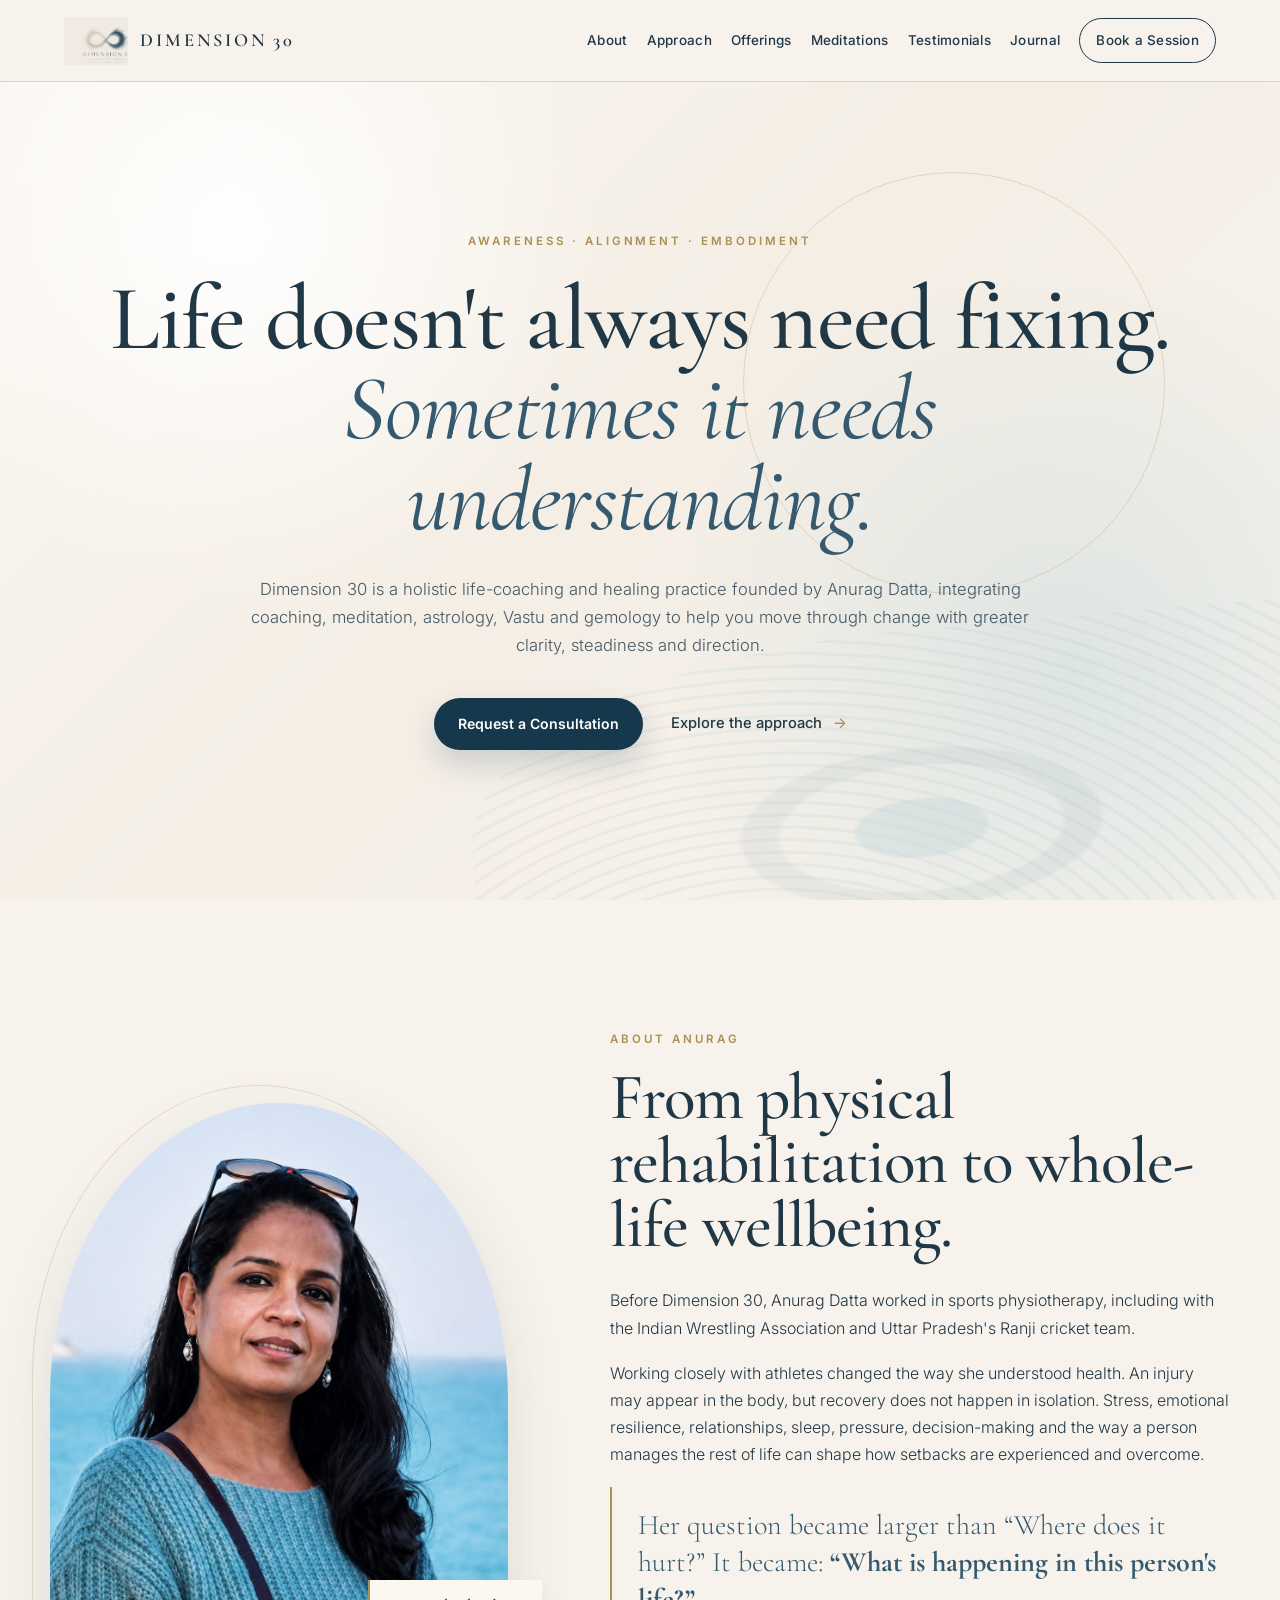
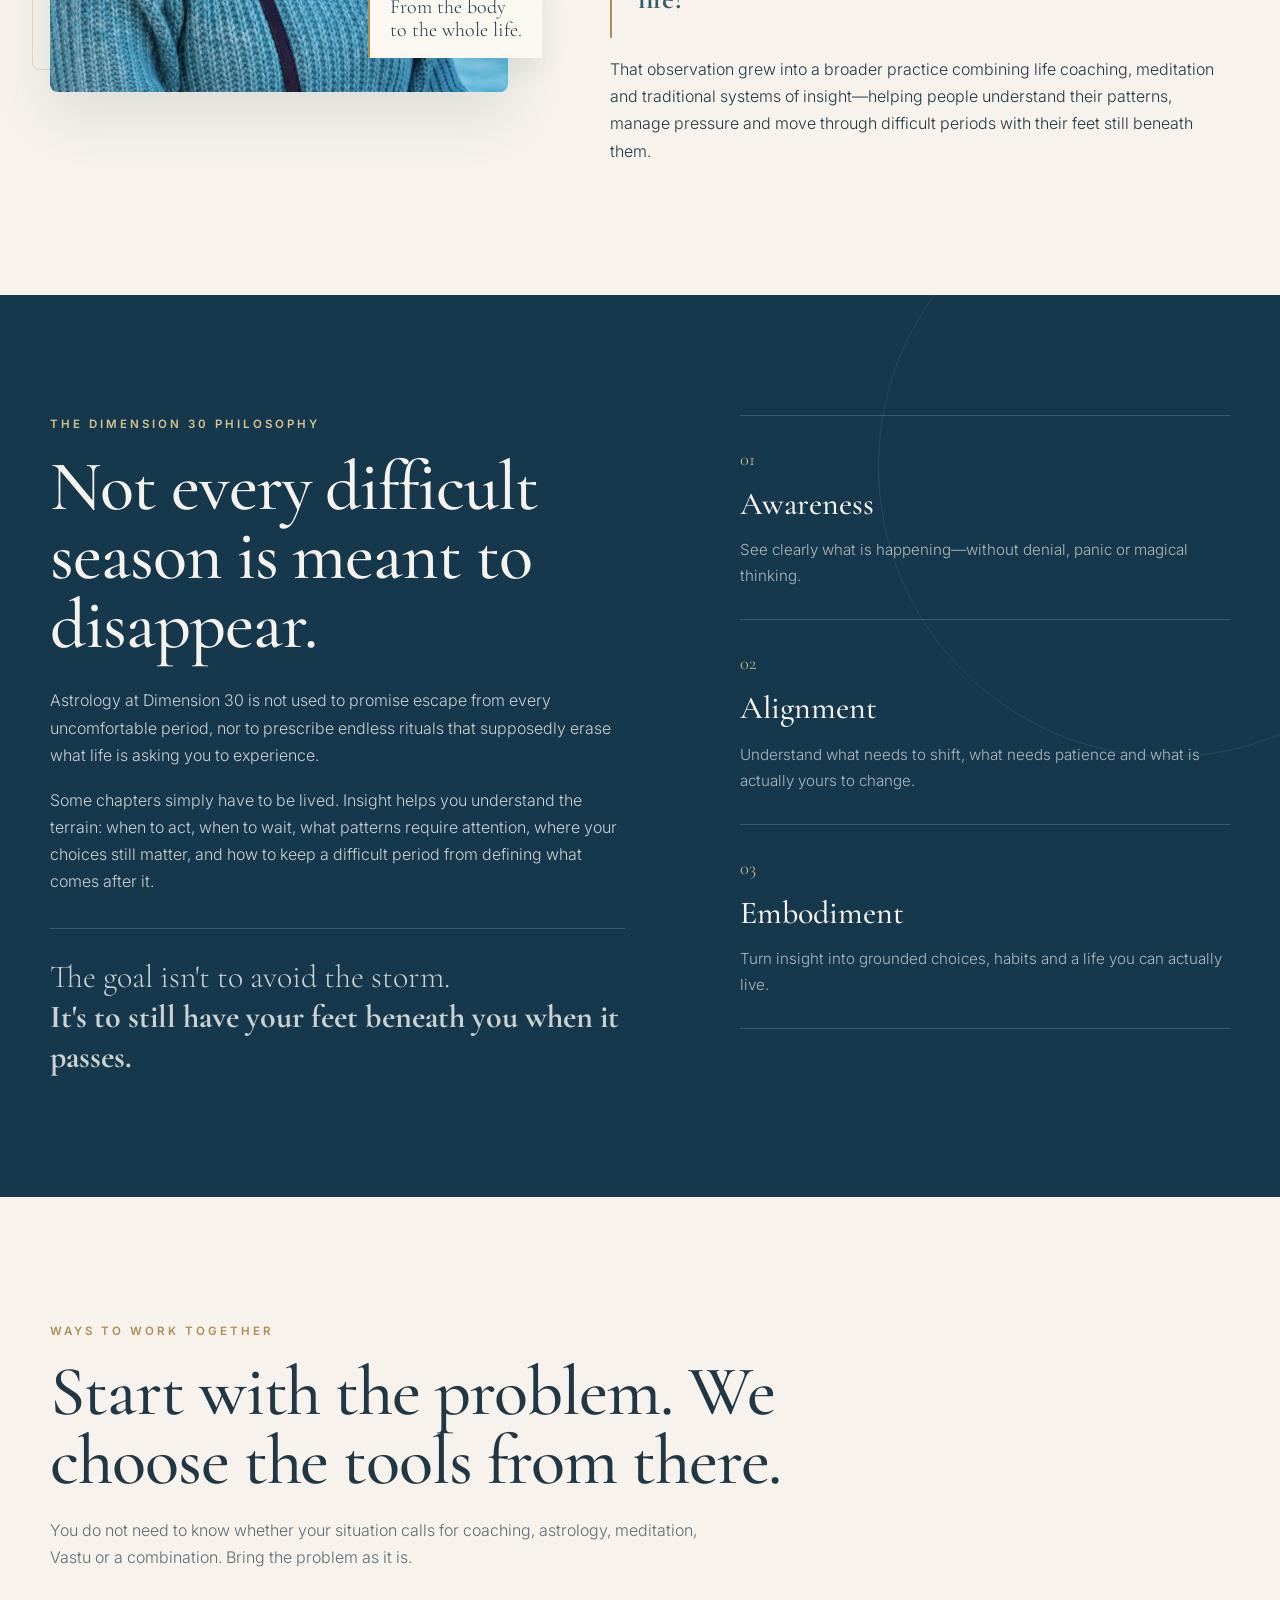
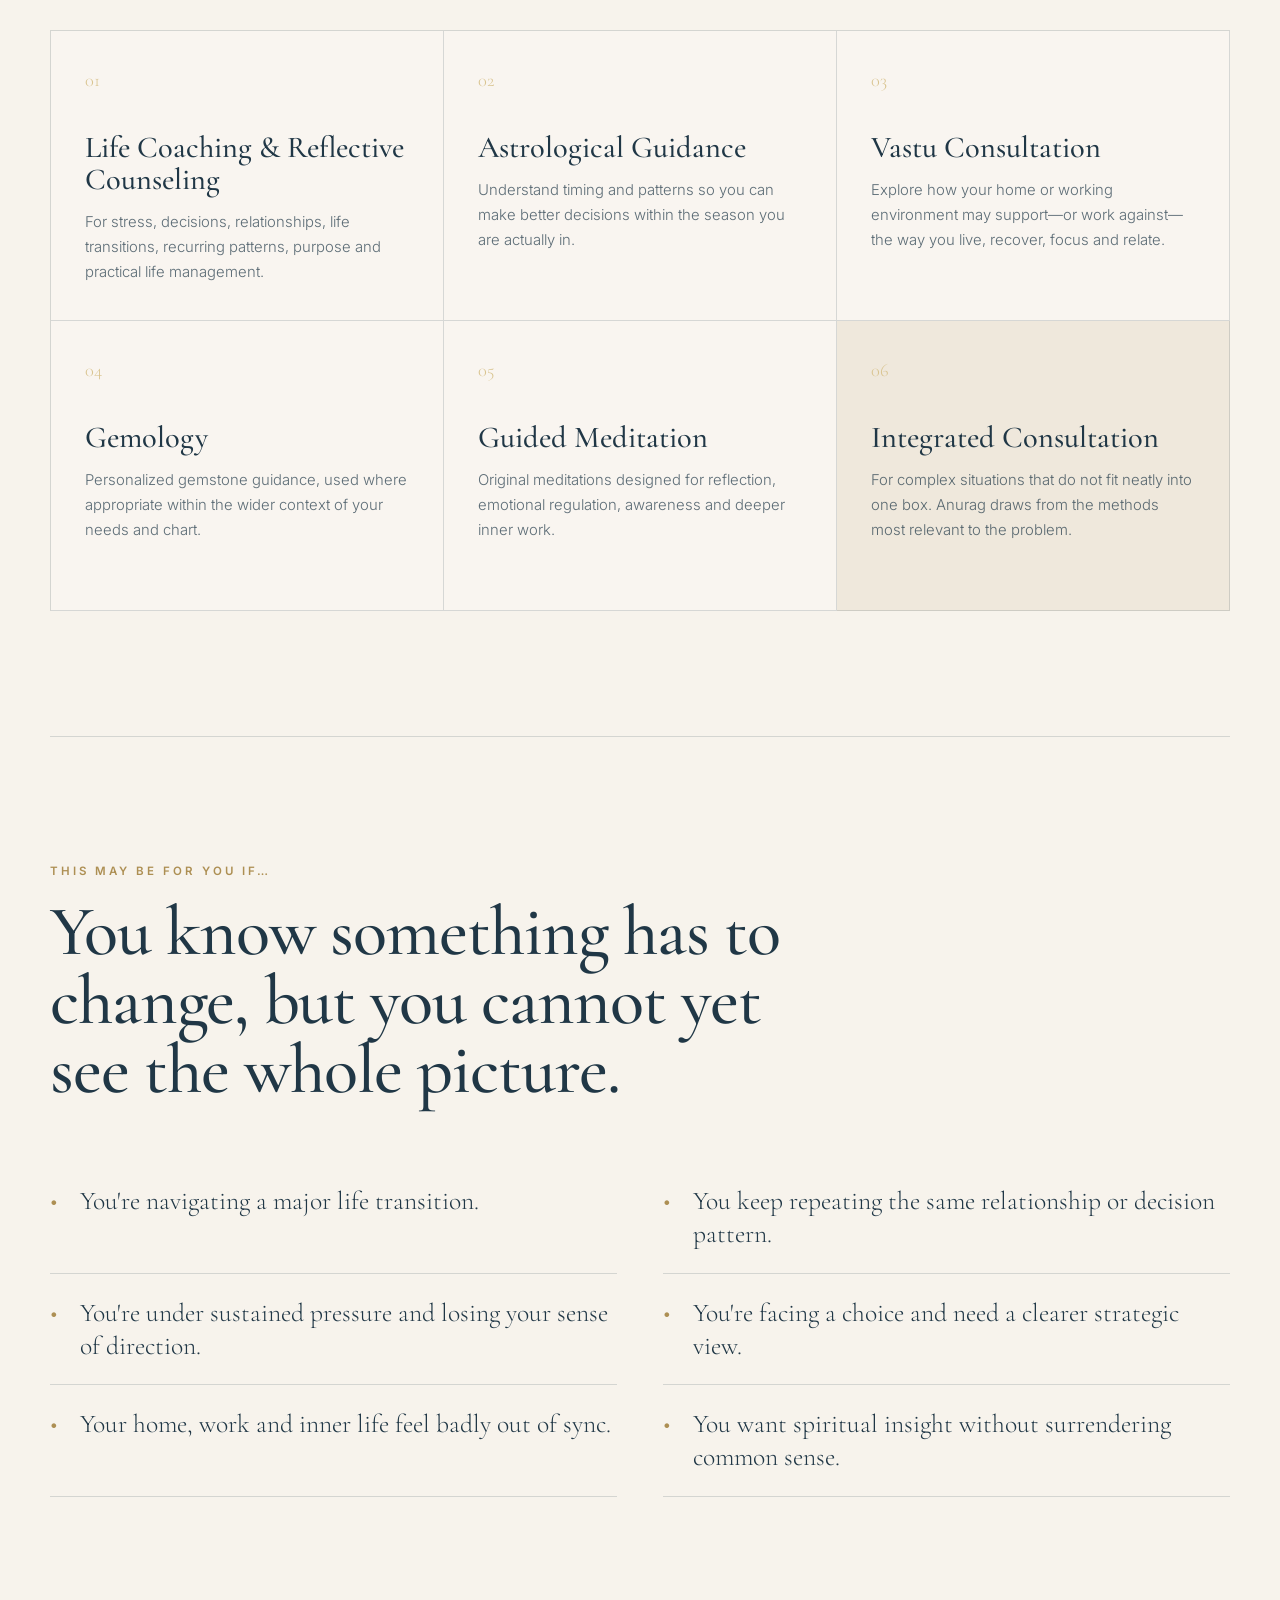
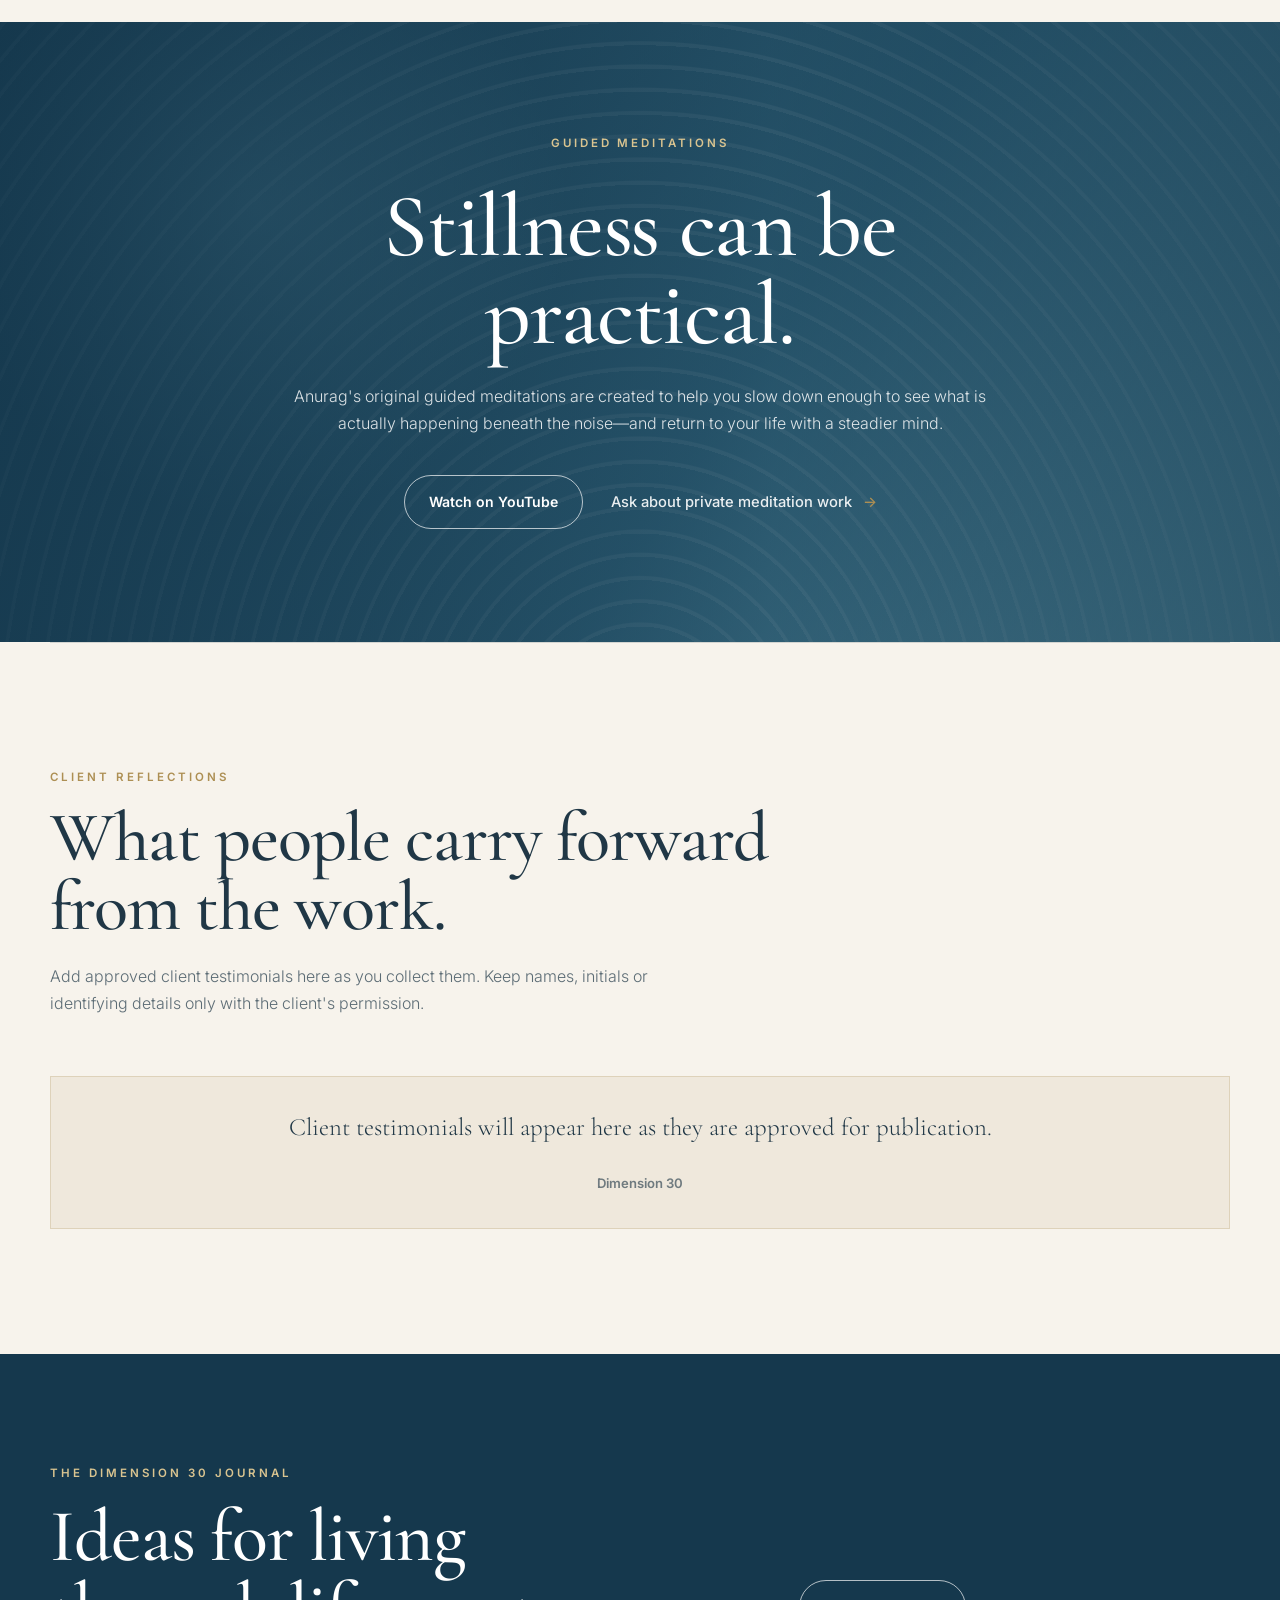
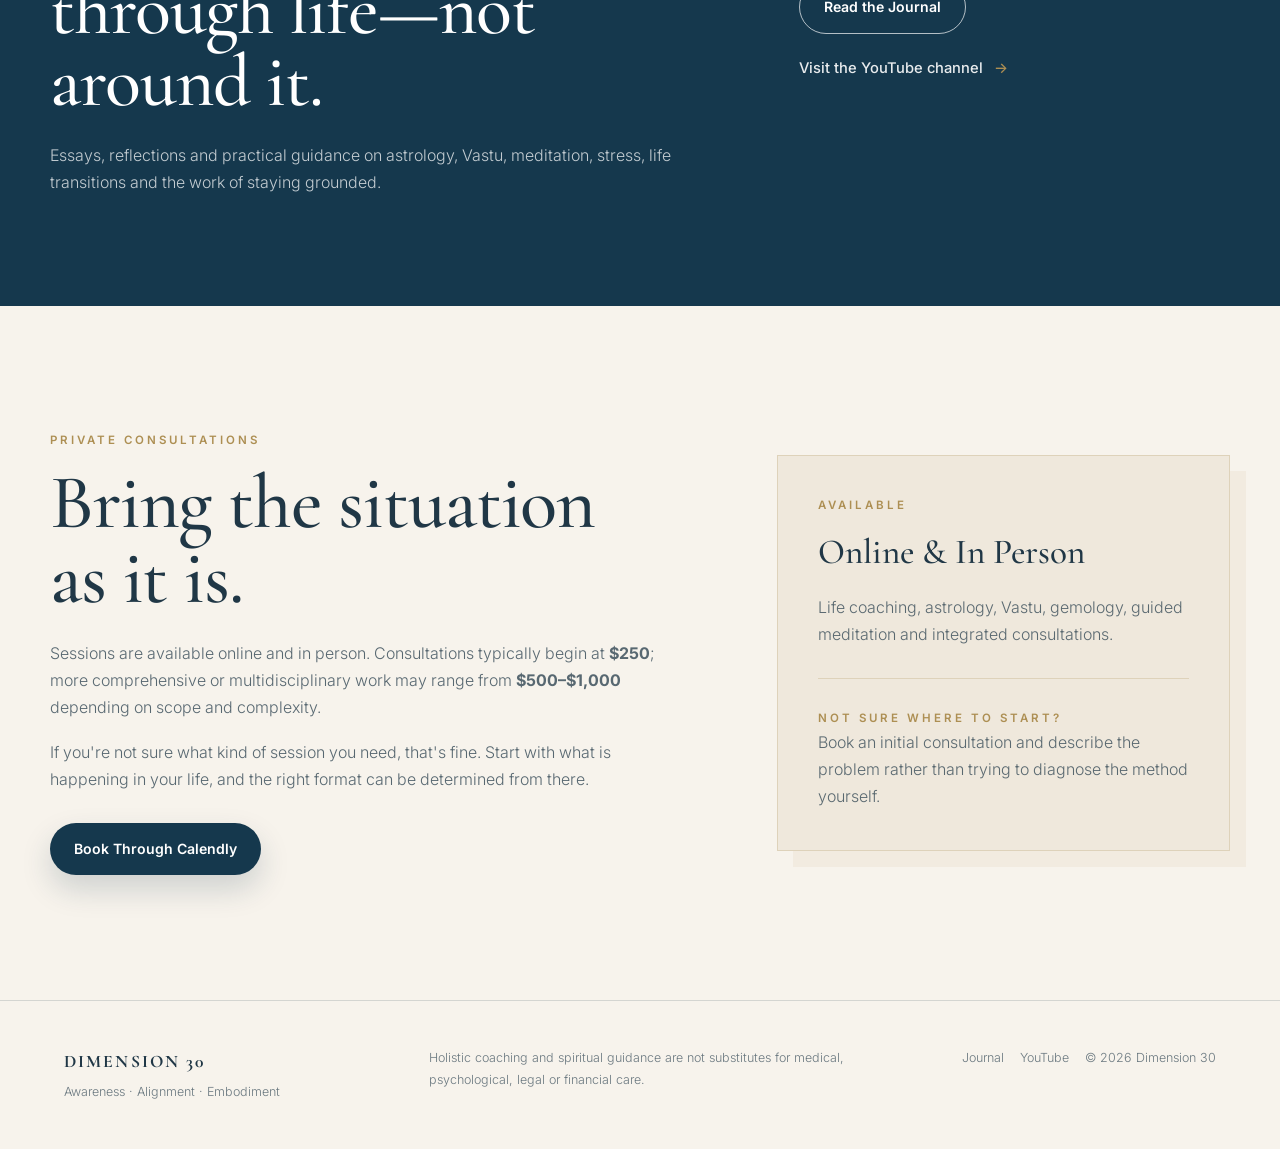
==== index.html @ e228e4e0 "Add Dimension 30 website" ====
<!DOCTYPE html>
<html lang="en">
<head>
  <meta charset="UTF-8">
  <meta name="viewport" content="width=device-width, initial-scale=1.0">
  <meta name="description" content="Dimension 30 is a holistic life-coaching and healing practice integrating coaching, meditation, astrology, Vastu and gemology.">
  <title>Dimension 30 | Inner Alignment for a Conscious Life</title>

  <link rel="preconnect" href="https://fonts.googleapis.com">
  <link rel="preconnect" href="https://fonts.gstatic.com" crossorigin>
  <link href="https://fonts.googleapis.com/css2?family=Cormorant+Garamond:wght@400;500;600&family=Inter:wght@300;400;500;600&display=swap" rel="stylesheet">
  <link rel="stylesheet" href="style.css">
</head>

<body>
  <header class="site-header">
    <a class="brand" href="#home" aria-label="Dimension 30 home">
      <span class="brand-mark">
        <img src="image0.png" alt="Dimension 30 logo">
      </span>
      <span class="brand-name">Dimension 30</span>
    </a>

    <button class="menu-toggle" type="button" aria-label="Toggle navigation" aria-expanded="false">☰</button>

    <nav class="nav-links" aria-label="Primary navigation">
      <a href="#about">About</a>
      <a href="#approach">Approach</a>
      <a href="#offerings">Offerings</a>
      <a href="#meditations">Meditations</a>
      <a href="#testimonials">Testimonials</a>
      <a href="blog.html">Journal</a>
      <a class="nav-cta" href="#contact">Book a Session</a>
    </nav>
  </header>

  <main>
    <section id="home" class="hero">
      <div class="hero-water" aria-hidden="true"></div>

      <div class="hero-content reveal">
        <p class="eyebrow">Awareness · Alignment · Embodiment</p>
        <h1>
          Life doesn't always need fixing.<br>
          <em>Sometimes it needs understanding.</em>
        </h1>

        <p class="hero-copy">
          Dimension 30 is a holistic life-coaching and healing practice founded by
          Anurag Datta, integrating coaching, meditation, astrology, Vastu and gemology
          to help you move through change with greater clarity, steadiness and direction.
        </p>

        <div class="hero-actions">
          <a class="button primary" href="#contact">Request a Consultation</a>
          <a class="text-link" href="#approach">Explore the approach <span>→</span></a>
        </div>
      </div>
    </section>

    <section id="about" class="about section-shell">
      <div class="portrait-wrap reveal">
        <img src="Anu.jpeg" alt="Portrait of Anurag Datta">
        <div class="portrait-note">From the body<br>to the whole life.</div>
      </div>

      <div class="about-copy reveal">
        <p class="section-kicker">About Anurag</p>
        <h2>From physical rehabilitation to whole-life wellbeing.</h2>

        <p>
          Before Dimension 30, Anurag Datta worked in sports physiotherapy, including
          with the Indian Wrestling Association and Uttar Pradesh's Ranji cricket team.
        </p>

        <p>
          Working closely with athletes changed the way she understood health.
          An injury may appear in the body, but recovery does not happen in isolation.
          Stress, emotional resilience, relationships, sleep, pressure, decision-making
          and the way a person manages the rest of life can shape how setbacks are
          experienced and overcome.
        </p>

        <p class="pull-quote">
          Her question became larger than “Where does it hurt?” It became:
          <strong>“What is happening in this person's life?”</strong>
        </p>

        <p>
          That observation grew into a broader practice combining life coaching,
          meditation and traditional systems of insight—helping people understand
          their patterns, manage pressure and move through difficult periods with
          their feet still beneath them.
        </p>
      </div>
    </section>

    <section id="approach" class="philosophy">
      <div class="section-shell philosophy-inner">
        <div class="philosophy-copy reveal">
          <p class="section-kicker light">The Dimension 30 Philosophy</p>
          <h2>Not every difficult season is meant to disappear.</h2>

          <p>
            Astrology at Dimension 30 is not used to promise escape from every
            uncomfortable period, nor to prescribe endless rituals that supposedly
            erase what life is asking you to experience.
          </p>

          <p>
            Some chapters simply have to be lived. Insight helps you understand the
            terrain: when to act, when to wait, what patterns require attention,
            where your choices still matter, and how to keep a difficult period
            from defining what comes after it.
          </p>

          <p class="big-line">
            The goal isn't to avoid the storm.<br>
            <strong>It's to still have your feet beneath you when it passes.</strong>
          </p>
        </div>

        <div class="framework reveal" aria-label="Dimension 30 framework">
          <article>
            <span>01</span>
            <h3>Awareness</h3>
            <p>See clearly what is happening—without denial, panic or magical thinking.</p>
          </article>

          <article>
            <span>02</span>
            <h3>Alignment</h3>
            <p>Understand what needs to shift, what needs patience and what is actually yours to change.</p>
          </article>

          <article>
            <span>03</span>
            <h3>Embodiment</h3>
            <p>Turn insight into grounded choices, habits and a life you can actually live.</p>
          </article>
        </div>
      </div>
    </section>

    <section id="offerings" class="offerings section-shell">
      <div class="section-heading reveal">
        <p class="section-kicker">Ways to Work Together</p>
        <h2>Start with the problem. We choose the tools from there.</h2>
        <p>
          You do not need to know whether your situation calls for coaching,
          astrology, meditation, Vastu or a combination. Bring the problem as it is.
        </p>
      </div>

      <div class="offerings-grid">
        <article class="offering-card reveal">
          <span class="card-number">01</span>
          <h3>Life Coaching & Reflective Counseling</h3>
          <p>For stress, decisions, relationships, life transitions, recurring patterns, purpose and practical life management.</p>
        </article>

        <article class="offering-card reveal">
          <span class="card-number">02</span>
          <h3>Astrological Guidance</h3>
          <p>Understand timing and patterns so you can make better decisions within the season you are actually in.</p>
        </article>

        <article class="offering-card reveal">
          <span class="card-number">03</span>
          <h3>Vastu Consultation</h3>
          <p>Explore how your home or working environment may support—or work against—the way you live, recover, focus and relate.</p>
        </article>

        <article class="offering-card reveal">
          <span class="card-number">04</span>
          <h3>Gemology</h3>
          <p>Personalized gemstone guidance, used where appropriate within the wider context of your needs and chart.</p>
        </article>

        <article class="offering-card reveal">
          <span class="card-number">05</span>
          <h3>Guided Meditation</h3>
          <p>Original meditations designed for reflection, emotional regulation, awareness and deeper inner work.</p>
        </article>

        <article class="offering-card featured reveal">
          <span class="card-number">06</span>
          <h3>Integrated Consultation</h3>
          <p>For complex situations that do not fit neatly into one box. Anurag draws from the methods most relevant to the problem.</p>
        </article>
      </div>
    </section>

    <section class="for-you section-shell">
      <div class="section-heading reveal">
        <p class="section-kicker">This may be for you if…</p>
        <h2>You know something has to change, but you cannot yet see the whole picture.</h2>
      </div>

      <div class="reason-grid">
        <p>You're navigating a major life transition.</p>
        <p>You keep repeating the same relationship or decision pattern.</p>
        <p>You're under sustained pressure and losing your sense of direction.</p>
        <p>You're facing a choice and need a clearer strategic view.</p>
        <p>Your home, work and inner life feel badly out of sync.</p>
        <p>You want spiritual insight without surrendering common sense.</p>
      </div>
    </section>

    <section id="meditations" class="meditation-band">
      <div class="meditation-overlay"></div>

      <div class="meditation-content reveal">
        <p class="section-kicker light">Guided Meditations</p>
        <h2>Stillness can be practical.</h2>

        <p>
          Anurag's original guided meditations are created to help you slow down
          enough to see what is actually happening beneath the noise—and return
          to your life with a steadier mind.
        </p>

        <div class="hero-actions">
          <a class="button ghost" href="https://www.youtube.com/@Dimension30usa" target="_blank" rel="noopener noreferrer">
            Watch on YouTube
          </a>
          <a class="text-link light-link" href="#contact">Ask about private meditation work <span>→</span></a>
        </div>
      </div>
    </section>

    <section id="testimonials" class="testimonials section-shell">
      <div class="section-heading reveal">
        <p class="section-kicker">Client Reflections</p>
        <h2>What people carry forward from the work.</h2>
        <p>
          Add approved client testimonials here as you collect them. Keep names,
          initials or identifying details only with the client's permission.
        </p>
      </div>

      <div class="testimonial-grid">
        <!--
          DUPLICATE THIS CARD FOR EACH REAL TESTIMONIAL:

          <figure class="testimonial-card reveal">
            <blockquote>
              “Paste the client's approved testimonial here.”
            </blockquote>
            <figcaption>— Client initials or first name</figcaption>
          </figure>
        -->

        <figure class="testimonial-card placeholder-card reveal">
          <blockquote>
            Client testimonials will appear here as they are approved for publication.
          </blockquote>
          <figcaption>Dimension 30</figcaption>
        </figure>
      </div>
    </section>

    <section id="journal" class="journal-preview">
      <div class="section-shell journal-inner">
        <div class="journal-copy reveal">
          <p class="section-kicker light">The Dimension 30 Journal</p>
          <h2>Ideas for living through life—not around it.</h2>
          <p>
            Essays, reflections and practical guidance on astrology, Vastu,
            meditation, stress, life transitions and the work of staying grounded.
          </p>
        </div>

        <div class="journal-actions reveal">
          <a class="button ghost" href="blog.html">Read the Journal</a>
          <a class="text-link light-link" href="https://www.youtube.com/@Dimension30usa" target="_blank" rel="noopener noreferrer">
            Visit the YouTube channel <span>→</span>
          </a>
        </div>
      </div>
    </section>

    <section id="contact" class="contact section-shell">
      <div class="contact-copy reveal">
        <p class="section-kicker">Private Consultations</p>
        <h2>Bring the situation as it is.</h2>

        <p>
          Sessions are available online and in person. Consultations typically
          begin at <strong>$250</strong>; more comprehensive or multidisciplinary
          work may range from <strong>$500–$1,000</strong> depending on scope and complexity.
        </p>

        <p>
          If you're not sure what kind of session you need, that's fine.
          Start with what is happening in your life, and the right format can
          be determined from there.
        </p>

        <a class="button primary" href="https://calendly.com/dimension30usa" target="_blank" rel="noopener noreferrer">
          Book Through Calendly
        </a>
      </div>

      <aside class="contact-card reveal">
        <p class="mini-label">Available</p>
        <h3>Online & In Person</h3>
        <p>Life coaching, astrology, Vastu, gemology, guided meditation and integrated consultations.</p>

        <div class="contact-rule"></div>

        <p class="mini-label">Not sure where to start?</p>
        <p>Book an initial consultation and describe the problem rather than trying to diagnose the method yourself.</p>
      </aside>
    </section>
  </main>

  <footer>
    <div>
      <strong>Dimension 30</strong>
      <span>Awareness · Alignment · Embodiment</span>
    </div>

    <p>
      Holistic coaching and spiritual guidance are not substitutes for medical,
      psychological, legal or financial care.
    </p>

    <div class="footer-links">
      <a href="blog.html">Journal</a>
      <a href="https://www.youtube.com/@Dimension30usa" target="_blank" rel="noopener noreferrer">YouTube</a>
      <span>© <span id="year"></span> Dimension 30</span>
    </div>
  </footer>

  <script>
    const toggle = document.querySelector('.menu-toggle');
    const nav = document.querySelector('.nav-links');

    if (toggle && nav) {
      toggle.addEventListener('click', () => {
        const open = nav.classList.toggle('open');
        toggle.setAttribute('aria-expanded', String(open));
      });

      document.querySelectorAll('.nav-links a').forEach(link => {
        link.addEventListener('click', () => {
          nav.classList.remove('open');
          toggle.setAttribute('aria-expanded', 'false');
        });
      });
    }

    const year = document.getElementById('year');
    if (year) year.textContent = new Date().getFullYear();

    const revealItems = document.querySelectorAll('.reveal');

    if ('IntersectionObserver' in window) {
      const observer = new IntersectionObserver((entries) => {
        entries.forEach(entry => {
          if (entry.isIntersecting) {
            entry.target.classList.add('visible');
            observer.unobserve(entry.target);
          }
        });
      }, { threshold: 0.10 });

      revealItems.forEach(el => observer.observe(el));
    } else {
      revealItems.forEach(el => el.classList.add('visible'));
    }
  </script>
</body>
</html>
---- style.css ----
:root {
  --ivory: #f7f3ec;
  --paper: #fbf8f2;
  --ink: #203746;
  --blue: #355a70;
  --deep-blue: #15384d;
  --water: #6faabe;
  --gold: #ad8f53;
  --line: rgba(32, 55, 70, 0.16);
  --soft-line: rgba(173, 143, 83, 0.25);
  --white: #ffffff;
}

* {
  box-sizing: border-box;
  margin: 0;
  padding: 0;
}

html {
  scroll-behavior: smooth;
}

body {
  background: var(--ivory);
  color: var(--ink);
  font-family: "Inter", sans-serif;
  font-weight: 300;
  line-height: 1.7;
}

img {
  max-width: 100%;
  display: block;
}

a {
  color: inherit;
}

.site-header {
  position: sticky;
  top: 0;
  z-index: 100;
  min-height: 82px;
  padding: 13px clamp(20px, 5vw, 72px);
  display: flex;
  align-items: center;
  justify-content: space-between;
  gap: 28px;
  background: rgba(247, 243, 236, 0.94);
  border-bottom: 1px solid var(--line);
  backdrop-filter: blur(14px);
}

.brand {
  display: flex;
  align-items: center;
  gap: 12px;
  text-decoration: none;
  flex: 0 0 auto;
}

.brand-mark {
  width: 64px;
  height: 48px;
  overflow: hidden;
  display: grid;
  place-items: center;
}

.brand-mark img {
  width: 82px;
  max-width: none;
}

.brand-name {
  font-family: "Cormorant Garamond", serif;
  text-transform: uppercase;
  letter-spacing: 0.16em;
  font-size: 1.15rem;
  font-weight: 600;
  white-space: nowrap;
}

.nav-links {
  display: flex;
  align-items: center;
  justify-content: flex-end;
  gap: clamp(12px, 1.5vw, 26px);
}

.nav-links a {
  text-decoration: none;
  font-size: 0.84rem;
  font-weight: 500;
  letter-spacing: 0.02em;
  white-space: nowrap;
}

.nav-links a:not(.nav-cta) {
  position: relative;
}

.nav-links a:not(.nav-cta)::after {
  content: "";
  position: absolute;
  left: 0;
  bottom: -7px;
  width: 100%;
  height: 1px;
  background: var(--gold);
  transform: scaleX(0);
  transform-origin: left;
  transition: transform 0.25s ease;
}

.nav-links a:hover::after {
  transform: scaleX(1);
}

.nav-cta {
  padding: 10px 16px;
  border: 1px solid var(--ink);
  border-radius: 999px;
}

.menu-toggle {
  display: none;
  border: 0;
  background: transparent;
  font-size: 1.5rem;
  color: var(--ink);
  cursor: pointer;
}

.hero {
  position: relative;
  min-height: calc(100vh - 82px);
  display: grid;
  place-items: center;
  overflow: hidden;
  isolation: isolate;
  padding: 80px 24px;
}

.hero::before {
  content: "";
  position: absolute;
  inset: 0;
  z-index: -3;
  background:
    radial-gradient(circle at 18% 18%, rgba(255,255,255,0.95), transparent 30%),
    radial-gradient(circle at 84% 72%, rgba(111,170,190,0.18), transparent 34%),
    linear-gradient(135deg, #faf6ef 0%, #f4eee5 48%, #f8f4ee 100%);
}

/* Pure CSS water-like accent so the page still works even if no water image file exists. */
.hero-water {
  position: absolute;
  width: min(900px, 84vw);
  height: min(360px, 40vw);
  right: -7vw;
  bottom: -90px;
  z-index: -2;
  opacity: 0.38;
  border-radius: 50% 0 0 0;
  background:
    radial-gradient(ellipse at 50% 55%, rgba(111,170,190,0.34) 0 10%, transparent 11% 22%, rgba(53,90,112,0.15) 23% 28%, transparent 29% 40%),
    repeating-radial-gradient(ellipse at 30% 120%, rgba(111,170,190,0.22) 0 4px, transparent 5px 18px);
  transform: rotate(-5deg);
}

.hero::after {
  content: "";
  position: absolute;
  width: 420px;
  height: 420px;
  border: 1px solid rgba(173,143,83,0.27);
  border-radius: 50%;
  right: 9vw;
  top: 10vh;
  z-index: -1;
}

.hero-content {
  width: min(1080px, 100%);
  text-align: center;
}

.eyebrow,
.section-kicker,
.mini-label {
  text-transform: uppercase;
  letter-spacing: 0.26em;
  font-size: 0.72rem;
  font-weight: 600;
  color: var(--gold);
}

.hero h1,
.section-heading h2,
.about h2,
.philosophy h2,
.contact h2,
.meditation-content h2,
.journal-copy h2,
.page-hero h1 {
  font-family: "Cormorant Garamond", serif;
  font-weight: 500;
  line-height: 0.98;
  letter-spacing: -0.015em;
}

.hero h1 {
  font-size: clamp(3.3rem, 7.2vw, 7rem);
  max-width: 1060px;
  margin: 22px auto 30px;
}

.hero h1 em {
  font-weight: 400;
  color: var(--blue);
}

.hero-copy {
  max-width: 790px;
  margin: 0 auto;
  font-size: clamp(1.03rem, 1.3vw, 1.18rem);
  color: rgba(32,55,70,0.82);
}

.hero-actions {
  margin-top: 38px;
  display: flex;
  justify-content: center;
  align-items: center;
  gap: 28px;
  flex-wrap: wrap;
}

.button {
  display: inline-flex;
  align-items: center;
  justify-content: center;
  text-decoration: none;
  border-radius: 999px;
  padding: 14px 24px;
  font-size: 0.88rem;
  font-weight: 600;
  transition: transform 0.2s ease, box-shadow 0.2s ease, background 0.2s ease;
}

.button:hover {
  transform: translateY(-2px);
}

.primary {
  background: var(--deep-blue);
  color: var(--white);
  box-shadow: 0 14px 30px rgba(21,56,77,0.18);
}

.text-link {
  text-decoration: none;
  font-weight: 500;
  font-size: 0.92rem;
}

.text-link span {
  margin-left: 7px;
  color: var(--gold);
}

.light-link {
  color: rgba(255,255,255,0.9);
}

.section-shell {
  width: min(1180px, calc(100% - 48px));
  margin: 0 auto;
}

.about {
  padding: 130px 0;
  display: grid;
  grid-template-columns: minmax(300px, 0.85fr) minmax(0, 1.15fr);
  gap: clamp(56px, 8vw, 110px);
  align-items: center;
}

.portrait-wrap {
  position: relative;
}

.portrait-wrap img {
  width: 100%;
  aspect-ratio: 4 / 5.15;
  object-fit: cover;
  object-position: center 25%;
  border-radius: 52% 52% 8px 8px;
  box-shadow: 0 22px 60px rgba(32,55,70,0.12);
}

.portrait-wrap::before {
  content: "";
  position: absolute;
  inset: -18px 22px 22px -18px;
  border: 1px solid var(--soft-line);
  border-radius: 52% 52% 8px 8px;
  z-index: -1;
}

.portrait-note {
  position: absolute;
  right: -34px;
  bottom: 34px;
  background: var(--paper);
  padding: 16px 20px;
  border-left: 2px solid var(--gold);
  font-family: "Cormorant Garamond", serif;
  font-size: 1.25rem;
  line-height: 1.15;
  box-shadow: 0 12px 25px rgba(32,55,70,0.08);
}

.about h2 {
  font-size: clamp(2.8rem, 5.1vw, 5rem);
  margin: 16px 0 30px;
}

.about-copy > p:not(.section-kicker) {
  margin-top: 18px;
}

.pull-quote {
  font-family: "Cormorant Garamond", serif;
  font-size: clamp(1.45rem, 2.2vw, 2rem);
  line-height: 1.32;
  color: var(--blue);
  padding: 20px 0 20px 26px;
  border-left: 2px solid var(--gold);
}

.philosophy {
  position: relative;
  padding: 120px 0;
  background: var(--deep-blue);
  color: #f7f3ec;
  overflow: hidden;
}

.philosophy::before {
  content: "";
  position: absolute;
  width: 580px;
  height: 580px;
  border-radius: 50%;
  border: 1px solid rgba(255,255,255,0.09);
  right: -180px;
  top: -120px;
}

.philosophy-inner {
  display: grid;
  grid-template-columns: 1.08fr 0.92fr;
  gap: clamp(60px, 9vw, 120px);
  align-items: start;
}

.section-kicker.light {
  color: #d9c490;
}

.philosophy h2 {
  font-size: clamp(3rem, 5.5vw, 5.4rem);
  margin: 18px 0 28px;
}

.philosophy-copy > p:not(.section-kicker) {
  color: rgba(247,243,236,0.82);
  margin-top: 18px;
}

.big-line {
  margin-top: 32px !important;
  padding-top: 28px;
  border-top: 1px solid rgba(255,255,255,0.16);
  font-family: "Cormorant Garamond", serif;
  font-size: clamp(1.6rem, 2.5vw, 2.25rem);
  line-height: 1.25;
}

.framework {
  display: grid;
  gap: 0;
  border-top: 1px solid rgba(255,255,255,0.16);
}

.framework article {
  padding: 28px 0 30px;
  border-bottom: 1px solid rgba(255,255,255,0.16);
}

.framework span,
.card-number {
  font-family: "Cormorant Garamond", serif;
  color: #d9c490;
  font-size: 1.15rem;
}

.framework h3 {
  font-family: "Cormorant Garamond", serif;
  font-size: 2rem;
  font-weight: 500;
  margin: 2px 0 6px;
}

.framework p {
  color: rgba(247,243,236,0.69);
  font-size: 0.95rem;
}

.offerings,
.for-you,
.testimonials,
.contact {
  padding: 125px 0;
}

.section-heading {
  max-width: 760px;
  margin-bottom: 58px;
}

.section-heading h2 {
  font-size: clamp(3rem, 5.5vw, 5.4rem);
  margin: 16px 0 22px;
}

.section-heading > p:last-child {
  max-width: 650px;
  color: rgba(32,55,70,0.72);
}

.offerings-grid {
  display: grid;
  grid-template-columns: repeat(3, 1fr);
  border-top: 1px solid var(--line);
  border-left: 1px solid var(--line);
}

.offering-card {
  min-height: 290px;
  padding: 34px;
  border-right: 1px solid var(--line);
  border-bottom: 1px solid var(--line);
  background: rgba(255,255,255,0.18);
  transition: background 0.25s ease, transform 0.25s ease;
}

.offering-card:hover {
  background: rgba(255,255,255,0.55);
  transform: translateY(-3px);
}

.offering-card h3 {
  font-family: "Cormorant Garamond", serif;
  font-size: 1.9rem;
  font-weight: 500;
  line-height: 1.05;
  margin: 36px 0 14px;
}

.offering-card p {
  font-size: 0.93rem;
  color: rgba(32,55,70,0.72);
}

.offering-card.featured {
  background: #efe8dc;
}

.for-you {
  border-top: 1px solid var(--line);
}

.reason-grid {
  display: grid;
  grid-template-columns: repeat(2, 1fr);
  gap: 0 46px;
}

.reason-grid p {
  position: relative;
  padding: 22px 0 22px 30px;
  border-bottom: 1px solid var(--line);
  font-family: "Cormorant Garamond", serif;
  font-size: clamp(1.3rem, 2vw, 1.7rem);
  line-height: 1.3;
}

.reason-grid p::before {
  content: "•";
  position: absolute;
  left: 0;
  color: var(--gold);
}

.meditation-band {
  position: relative;
  min-height: 620px;
  display: grid;
  place-items: center;
  color: white;
  overflow: hidden;
  background:
    radial-gradient(circle at 20% 30%, rgba(111,170,190,0.42), transparent 28%),
    repeating-radial-gradient(ellipse at 50% 120%, rgba(255,255,255,0.10) 0 3px, transparent 4px 20px),
    linear-gradient(125deg, #15384d, #356b83 58%, #76b6c8);
}

.meditation-overlay {
  position: absolute;
  inset: 0;
  background: linear-gradient(90deg, rgba(21,56,77,0.82), rgba(21,56,77,0.48) 60%, rgba(21,56,77,0.72));
}

.meditation-content {
  position: relative;
  z-index: 1;
  width: min(840px, calc(100% - 48px));
  text-align: center;
}

.meditation-content h2 {
  font-size: clamp(3.4rem, 7vw, 6.5rem);
  margin: 14px 0 24px;
}

.meditation-content p {
  max-width: 700px;
  margin: 0 auto 30px;
  color: rgba(255,255,255,0.84);
}

.ghost {
  border: 1px solid rgba(255,255,255,0.68);
  color: white;
}

.testimonials {
  border-top: 1px solid var(--line);
}

.testimonial-grid {
  display: grid;
  grid-template-columns: repeat(3, 1fr);
  gap: 24px;
}

.testimonial-card {
  min-height: 260px;
  padding: 34px;
  background: var(--paper);
  border: 1px solid var(--soft-line);
  display: flex;
  flex-direction: column;
  justify-content: space-between;
}

.testimonial-card blockquote {
  font-family: "Cormorant Garamond", serif;
  font-size: 1.55rem;
  line-height: 1.35;
}

.testimonial-card figcaption {
  margin-top: 28px;
  font-size: 0.82rem;
  font-weight: 600;
  color: rgba(32,55,70,0.62);
}

.placeholder-card {
  grid-column: 1 / -1;
  min-height: auto;
  text-align: center;
  background: #efe8dc;
}

.journal-preview {
  padding: 110px 0;
  color: white;
  background: var(--deep-blue);
}

.journal-inner {
  display: grid;
  grid-template-columns: 1.2fr 0.8fr;
  gap: clamp(50px, 8vw, 110px);
  align-items: center;
}

.journal-copy h2 {
  font-size: clamp(3rem, 5.8vw, 5.8rem);
  margin: 16px 0 24px;
}

.journal-copy p:last-child {
  max-width: 680px;
  color: rgba(255,255,255,0.74);
}

.journal-actions {
  display: flex;
  flex-direction: column;
  align-items: flex-start;
  gap: 22px;
}

.contact {
  display: grid;
  grid-template-columns: 1.15fr 0.85fr;
  gap: clamp(60px, 9vw, 120px);
  align-items: center;
}

.contact h2 {
  font-size: clamp(3.2rem, 6vw, 5.8rem);
  margin: 14px 0 24px;
}

.contact-copy p:not(.section-kicker) {
  max-width: 680px;
  margin-bottom: 18px;
  color: rgba(32,55,70,0.74);
}

.contact-copy .button {
  margin-top: 12px;
}

.contact-card {
  padding: 40px;
  background: #efe8dc;
  border: 1px solid var(--soft-line);
  box-shadow: 16px 16px 0 rgba(173,143,83,0.08);
}

.contact-card h3 {
  font-family: "Cormorant Garamond", serif;
  font-size: 2.2rem;
  font-weight: 500;
  margin: 6px 0 12px;
}

.contact-card p:not(.mini-label) {
  color: rgba(32,55,70,0.72);
}

.contact-rule {
  height: 1px;
  background: var(--soft-line);
  margin: 30px 0;
}

footer {
  padding: 46px clamp(24px, 5vw, 72px);
  border-top: 1px solid var(--line);
  display: grid;
  grid-template-columns: 1fr 1.5fr auto;
  gap: 30px;
  align-items: start;
  font-size: 0.78rem;
  color: rgba(32,55,70,0.65);
}

footer > div:first-child {
  display: flex;
  flex-direction: column;
  gap: 4px;
}

footer strong {
  font-family: "Cormorant Garamond", serif;
  text-transform: uppercase;
  letter-spacing: 0.12em;
  font-size: 1.1rem;
  color: var(--ink);
}

.footer-links {
  display: flex;
  flex-wrap: wrap;
  gap: 16px;
  justify-content: flex-end;
}

.footer-links a {
  text-decoration: none;
}

/* Journal pages */
.page-header {
  position: sticky;
  top: 0;
  z-index: 100;
  min-height: 82px;
  padding: 13px clamp(20px, 5vw, 72px);
  display: flex;
  align-items: center;
  justify-content: space-between;
  background: rgba(247,243,236,0.95);
  border-bottom: 1px solid var(--line);
  backdrop-filter: blur(14px);
}

.page-nav {
  display: flex;
  gap: 20px;
  align-items: center;
}

.page-nav a {
  text-decoration: none;
  font-size: 0.88rem;
  font-weight: 500;
}

.page-hero {
  padding: 120px 24px 90px;
  text-align: center;
}

.page-hero h1 {
  font-size: clamp(4rem, 9vw, 8rem);
  margin: 18px auto 24px;
}

.page-hero p:last-child {
  width: min(720px, 100%);
  margin: 0 auto;
  color: rgba(32,55,70,0.72);
}

.blog-list {
  padding: 50px 0 120px;
}

.blog-grid {
  display: grid;
  grid-template-columns: repeat(3, 1fr);
  gap: 24px;
}

.blog-card {
  padding: 32px;
  min-height: 300px;
  border: 1px solid var(--line);
  background: rgba(255,255,255,0.28);
  display: flex;
  flex-direction: column;
  justify-content: space-between;
}

.blog-card .blog-category {
  color: var(--gold);
  text-transform: uppercase;
  letter-spacing: 0.18em;
  font-size: 0.7rem;
  font-weight: 600;
}

.blog-card h2 {
  margin: 28px 0 14px;
  font-family: "Cormorant Garamond", serif;
  font-size: 2.1rem;
  line-height: 1.06;
  font-weight: 500;
}

.blog-card p {
  color: rgba(32,55,70,0.72);
  font-size: 0.92rem;
}

.blog-card a {
  margin-top: 28px;
  text-decoration: none;
  font-weight: 600;
  font-size: 0.9rem;
}

.article-shell {
  width: min(780px, calc(100% - 40px));
  margin: 0 auto;
  padding: 100px 0 130px;
}

.article-shell h1 {
  font-family: "Cormorant Garamond", serif;
  font-size: clamp(3.2rem, 7vw, 6rem);
  line-height: 1;
  font-weight: 500;
  margin: 16px 0 26px;
}

.article-meta {
  color: rgba(32,55,70,0.58);
  font-size: 0.85rem;
  margin-bottom: 52px;
}

.article-body p,
.article-body ul,
.article-body ol {
  margin: 0 0 24px;
}

.article-body h2 {
  font-family: "Cormorant Garamond", serif;
  font-size: 2.3rem;
  font-weight: 500;
  margin: 50px 0 18px;
}

.article-body blockquote {
  margin: 42px 0;
  padding-left: 24px;
  border-left: 2px solid var(--gold);
  font-family: "Cormorant Garamond", serif;
  font-size: 1.8rem;
  line-height: 1.35;
}

.reveal {
  opacity: 0;
  transform: translateY(18px);
  transition: opacity 0.7s ease, transform 0.7s ease;
}

.reveal.visible {
  opacity: 1;
  transform: translateY(0);
}

@media (max-width: 1100px) {
  .nav-links {
    gap: 12px;
  }

  .nav-links a {
    font-size: 0.78rem;
  }
}

@media (max-width: 980px) {
  .nav-links {
    position: absolute;
    left: 0;
    right: 0;
    top: 100%;
    display: none;
    flex-direction: column;
    align-items: stretch;
    padding: 22px 28px 28px;
    background: var(--ivory);
    border-bottom: 1px solid var(--line);
  }

  .nav-links.open {
    display: flex;
  }

  .menu-toggle {
    display: block;
  }

  .about,
  .philosophy-inner,
  .contact,
  .journal-inner {
    grid-template-columns: 1fr;
  }

  .portrait-wrap {
    width: min(520px, 90%);
    margin: 0 auto;
  }

  .portrait-note {
    right: -12px;
  }

  .offerings-grid,
  .testimonial-grid,
  .blog-grid {
    grid-template-columns: repeat(2, 1fr);
  }

  footer {
    grid-template-columns: 1fr;
  }

  .footer-links {
    justify-content: flex-start;
  }
}

@media (max-width: 640px) {
  .site-header,
  .page-header {
    min-height: 72px;
  }

  .brand-name {
    font-size: 0.95rem;
  }

  .page-nav .hide-mobile {
    display: none;
  }

  .hero {
    min-height: 84vh;
    padding-top: 54px;
  }

  .hero h1 {
    font-size: clamp(3rem, 14vw, 4.7rem);
  }

  .hero-actions {
    flex-direction: column;
    gap: 16px;
  }

  .section-shell {
    width: min(100% - 32px, 1180px);
  }

  .about,
  .offerings,
  .for-you,
  .testimonials,
  .contact,
  .philosophy {
    padding-top: 88px;
    padding-bottom: 88px;
  }

  .portrait-wrap {
    width: 100%;
  }

  .portrait-note {
    position: static;
    margin: -16px 14px 0;
  }

  .offerings-grid,
  .reason-grid,
  .testimonial-grid,
  .blog-grid {
    grid-template-columns: 1fr;
  }

  .offering-card {
    min-height: auto;
  }

  .meditation-band {
    min-height: 540px;
  }

  .journal-preview {
    padding: 88px 0;
  }

  .blog-list {
    padding-top: 10px;
  }
}

@media (prefers-reduced-motion: reduce) {
  html {
    scroll-behavior: auto;
  }

  .reveal {
    opacity: 1;
    transform: none;
    transition: none;
  }
}
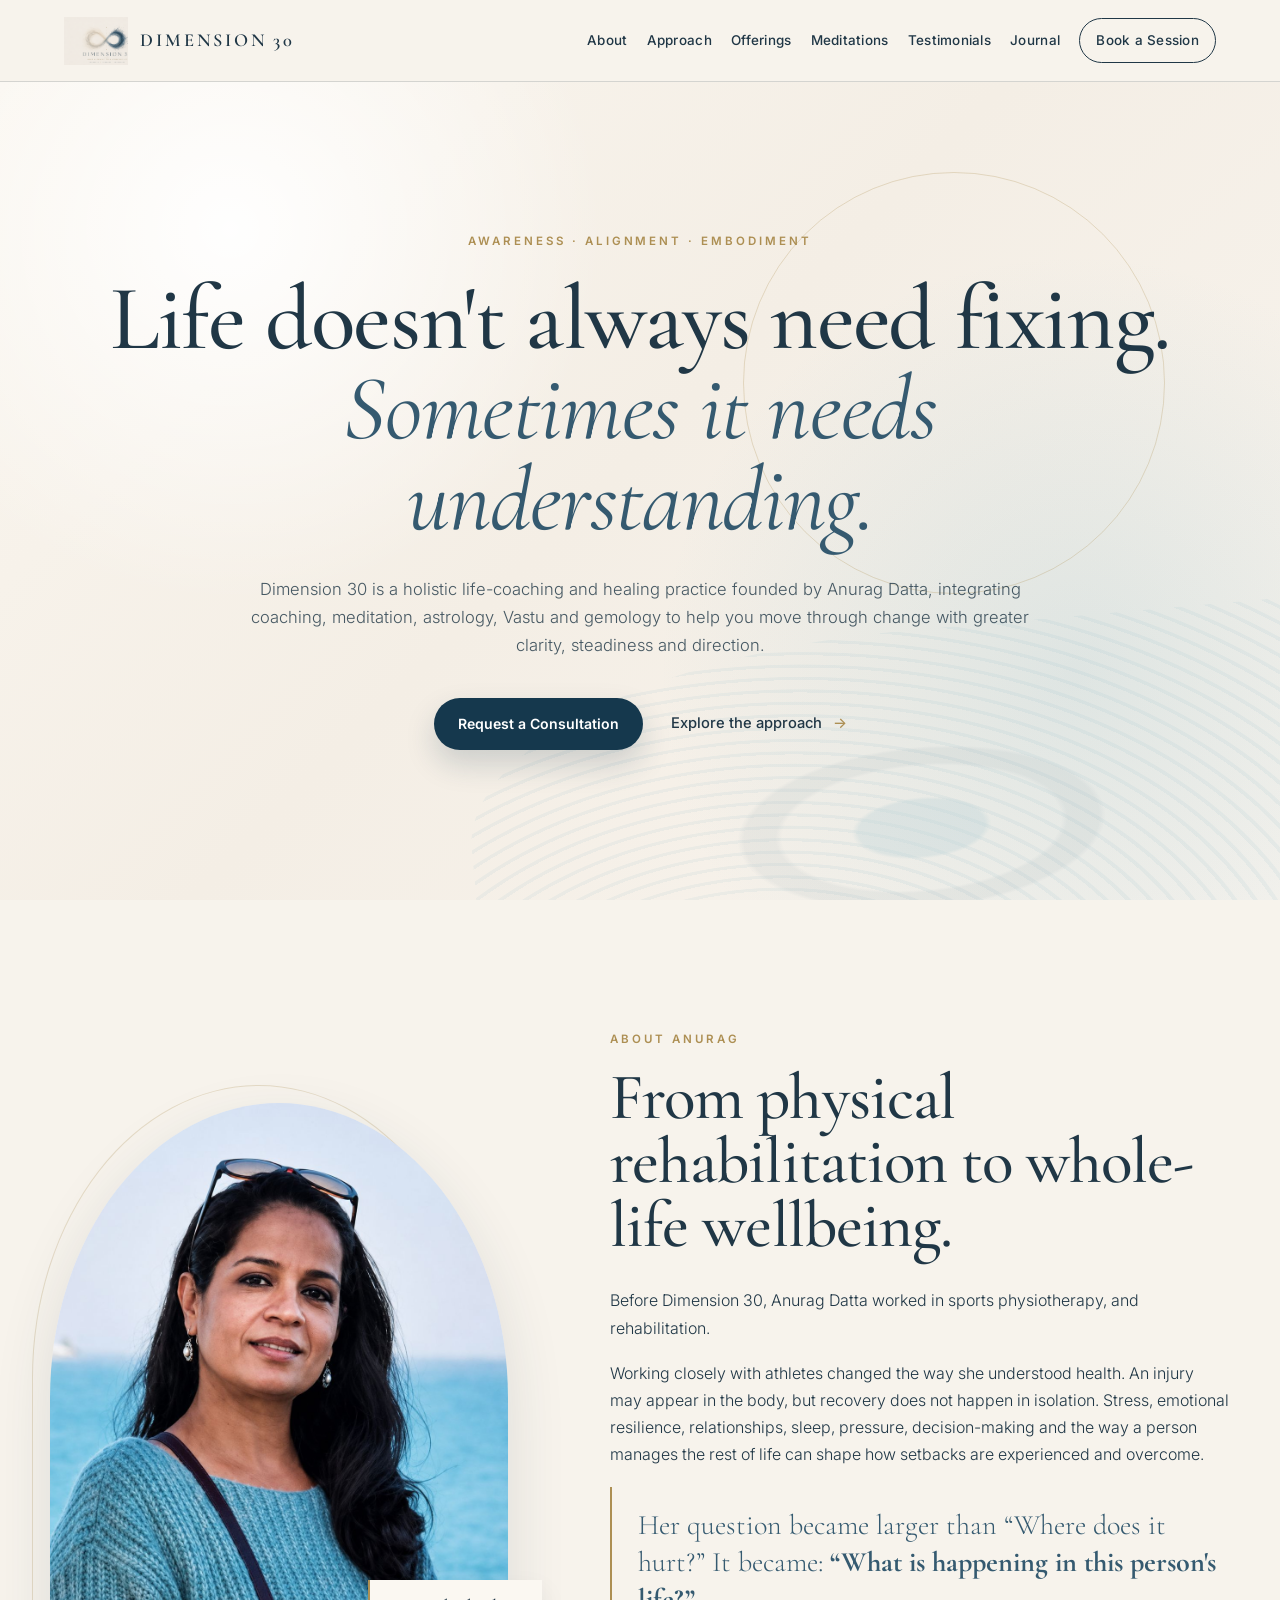
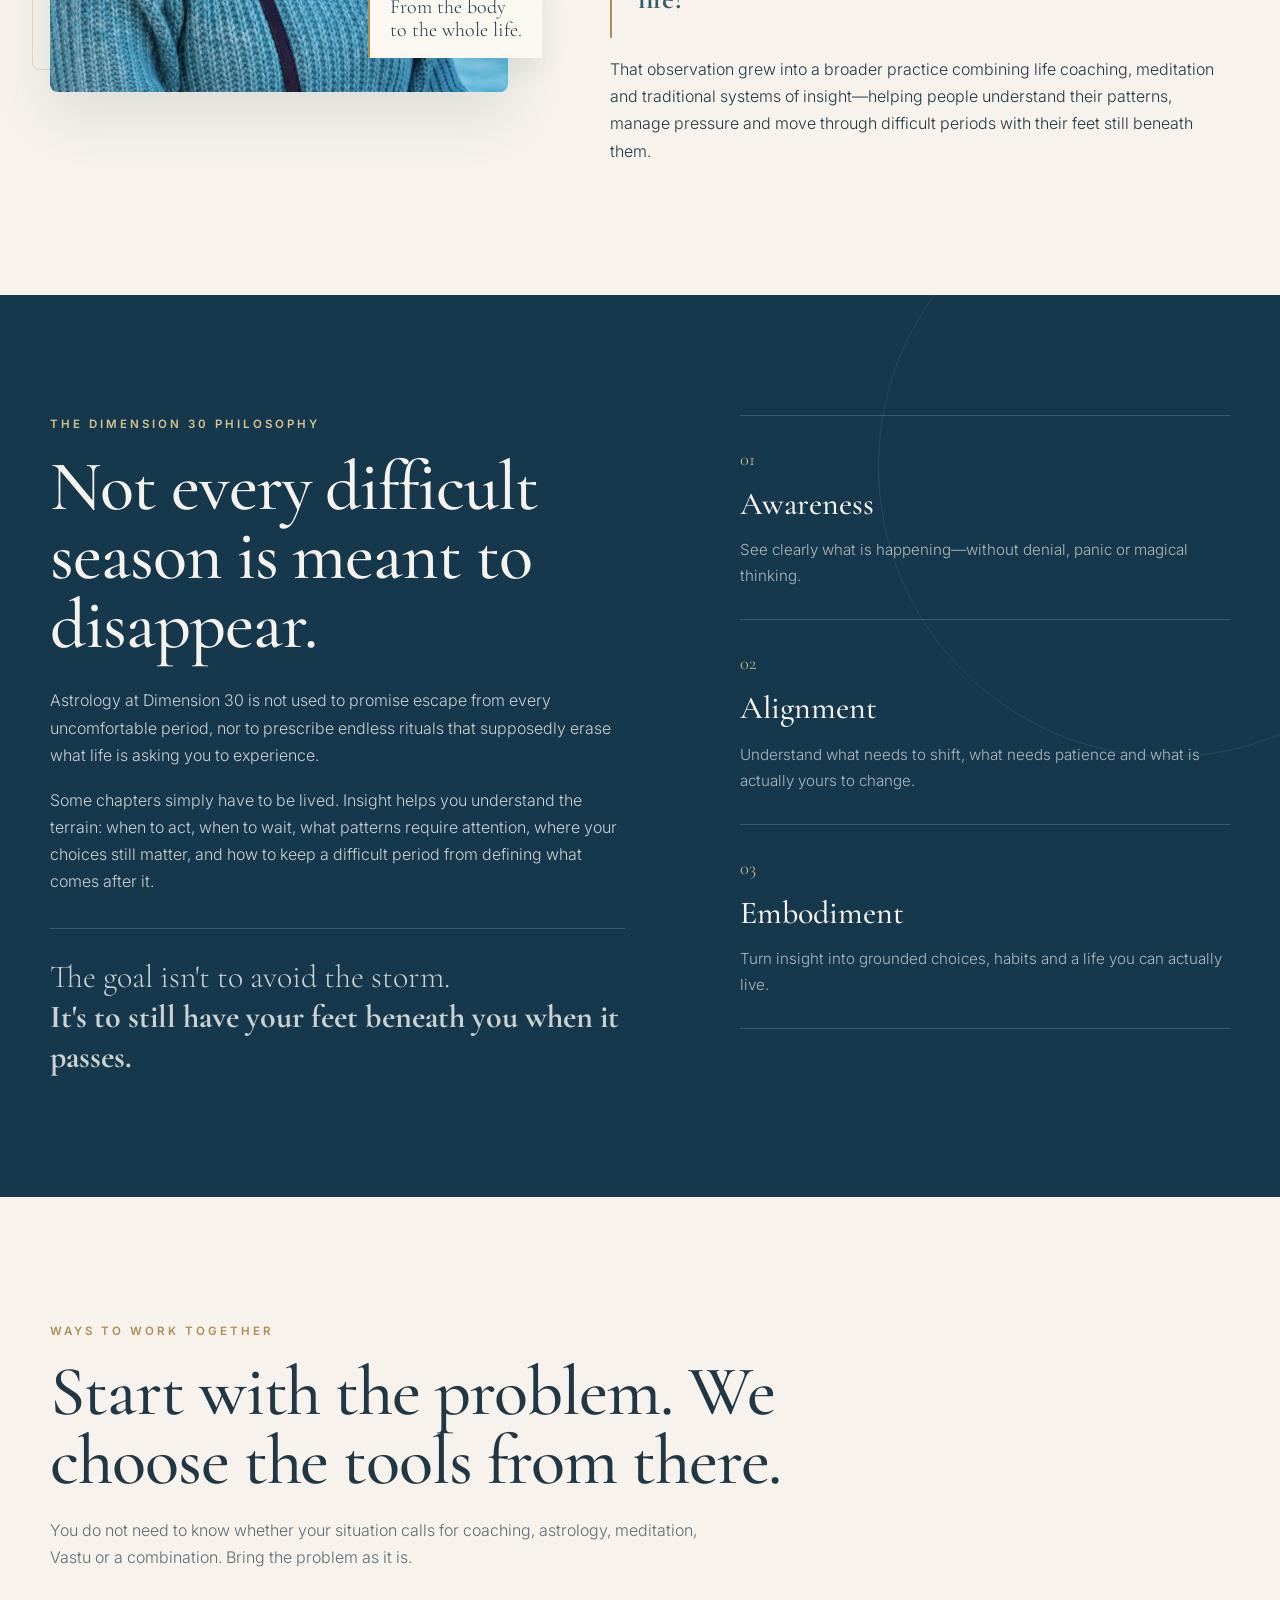
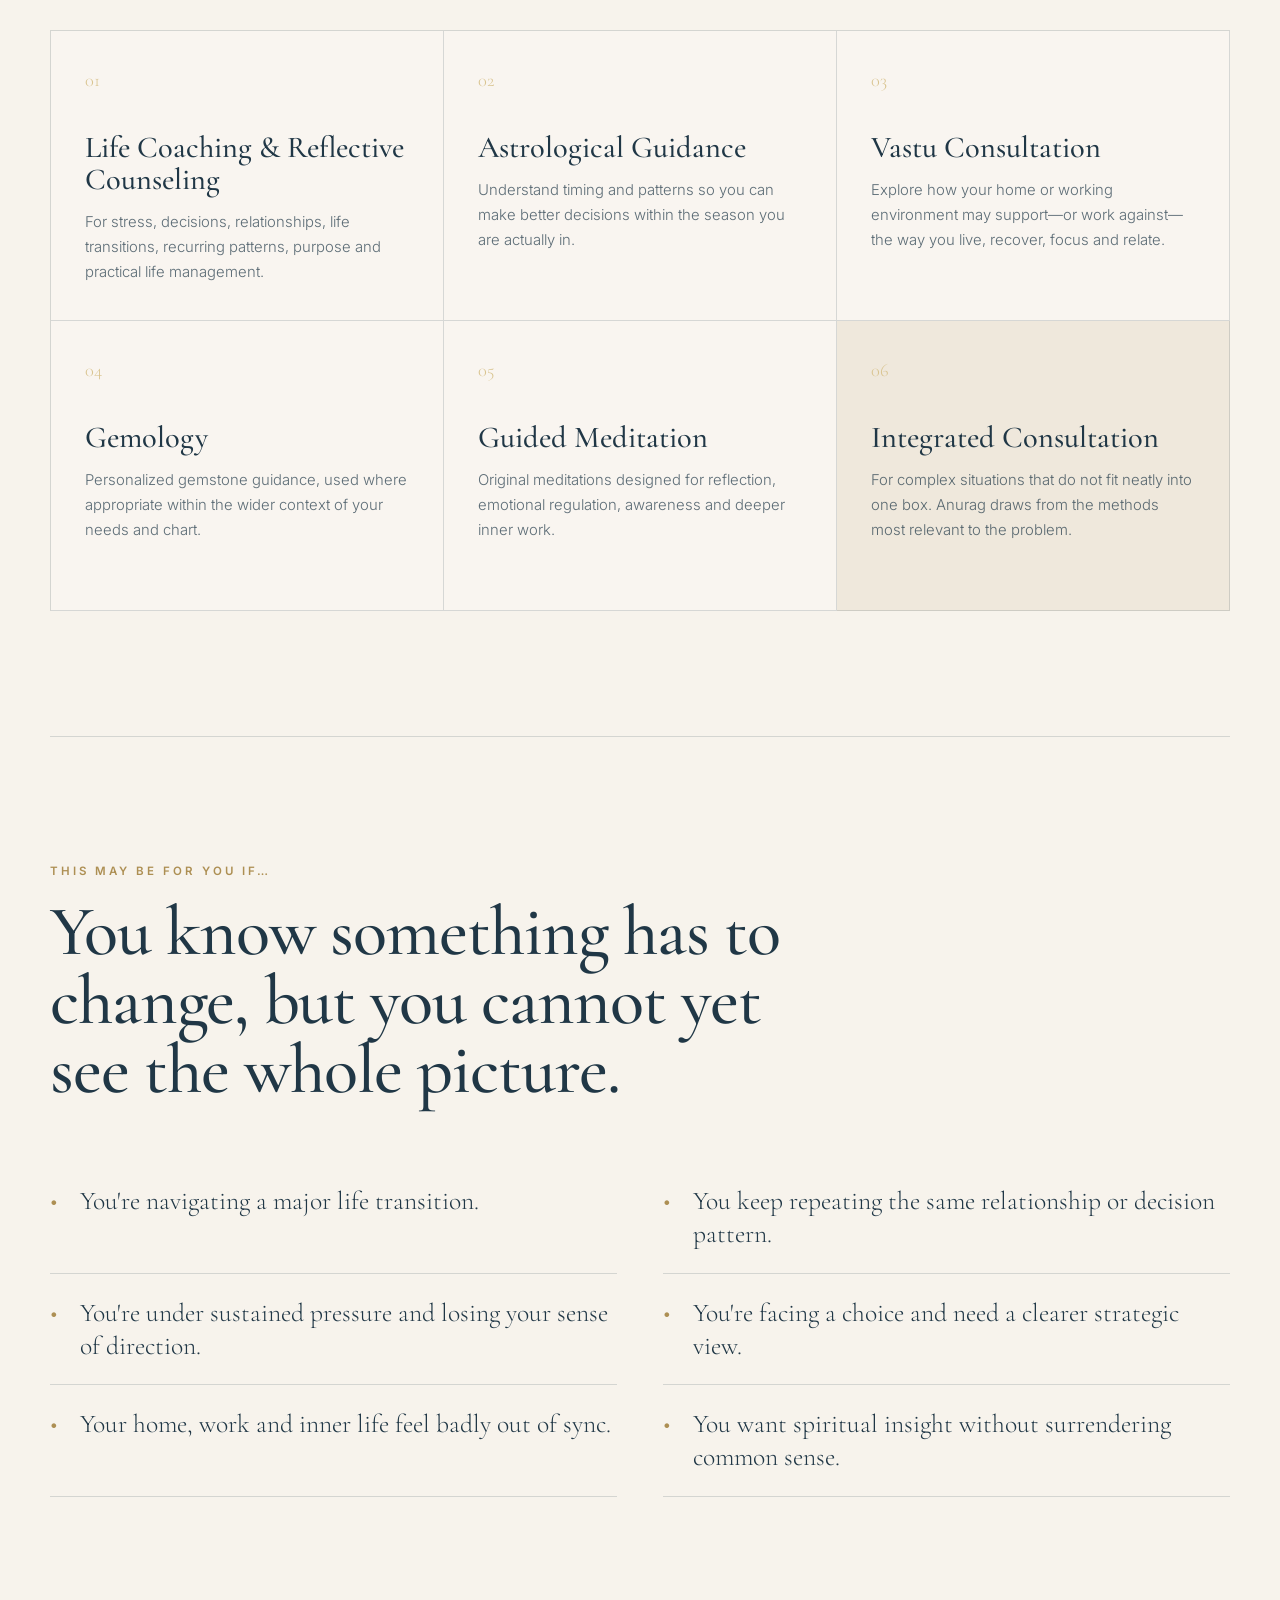
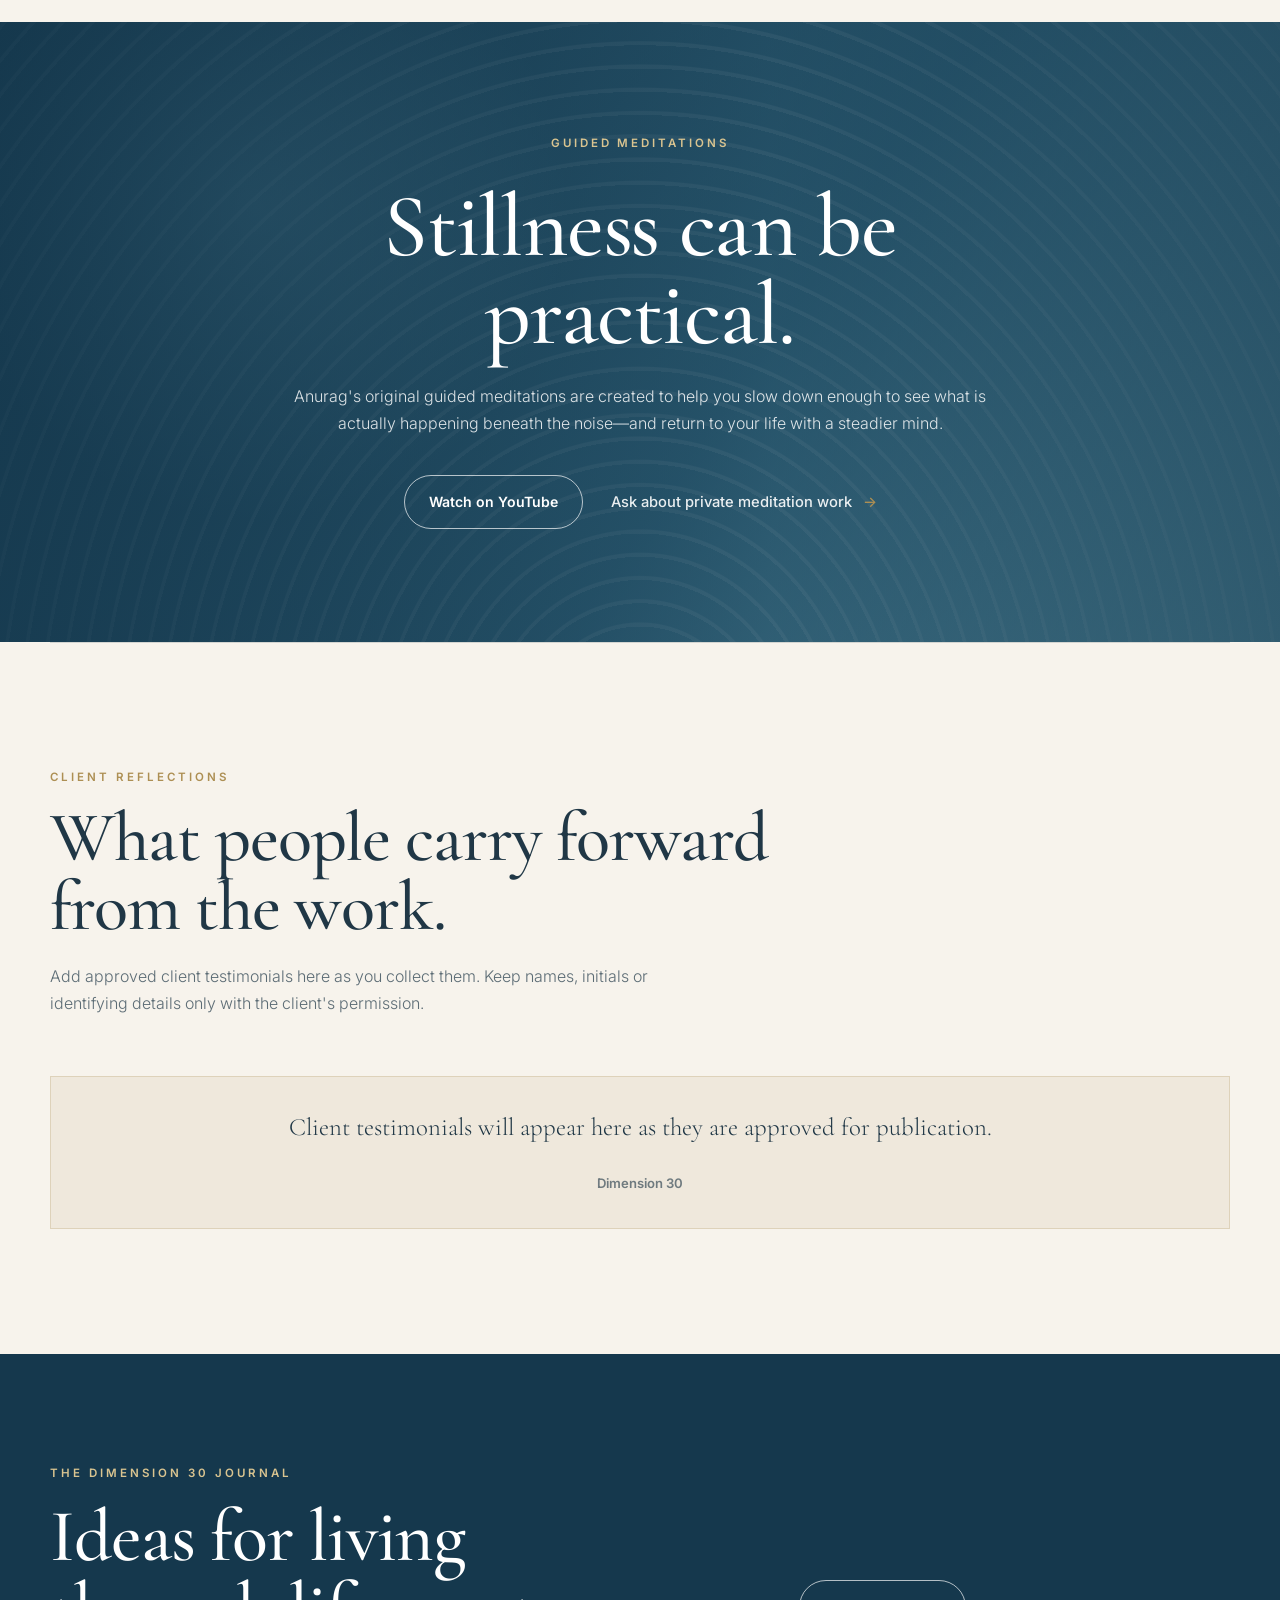
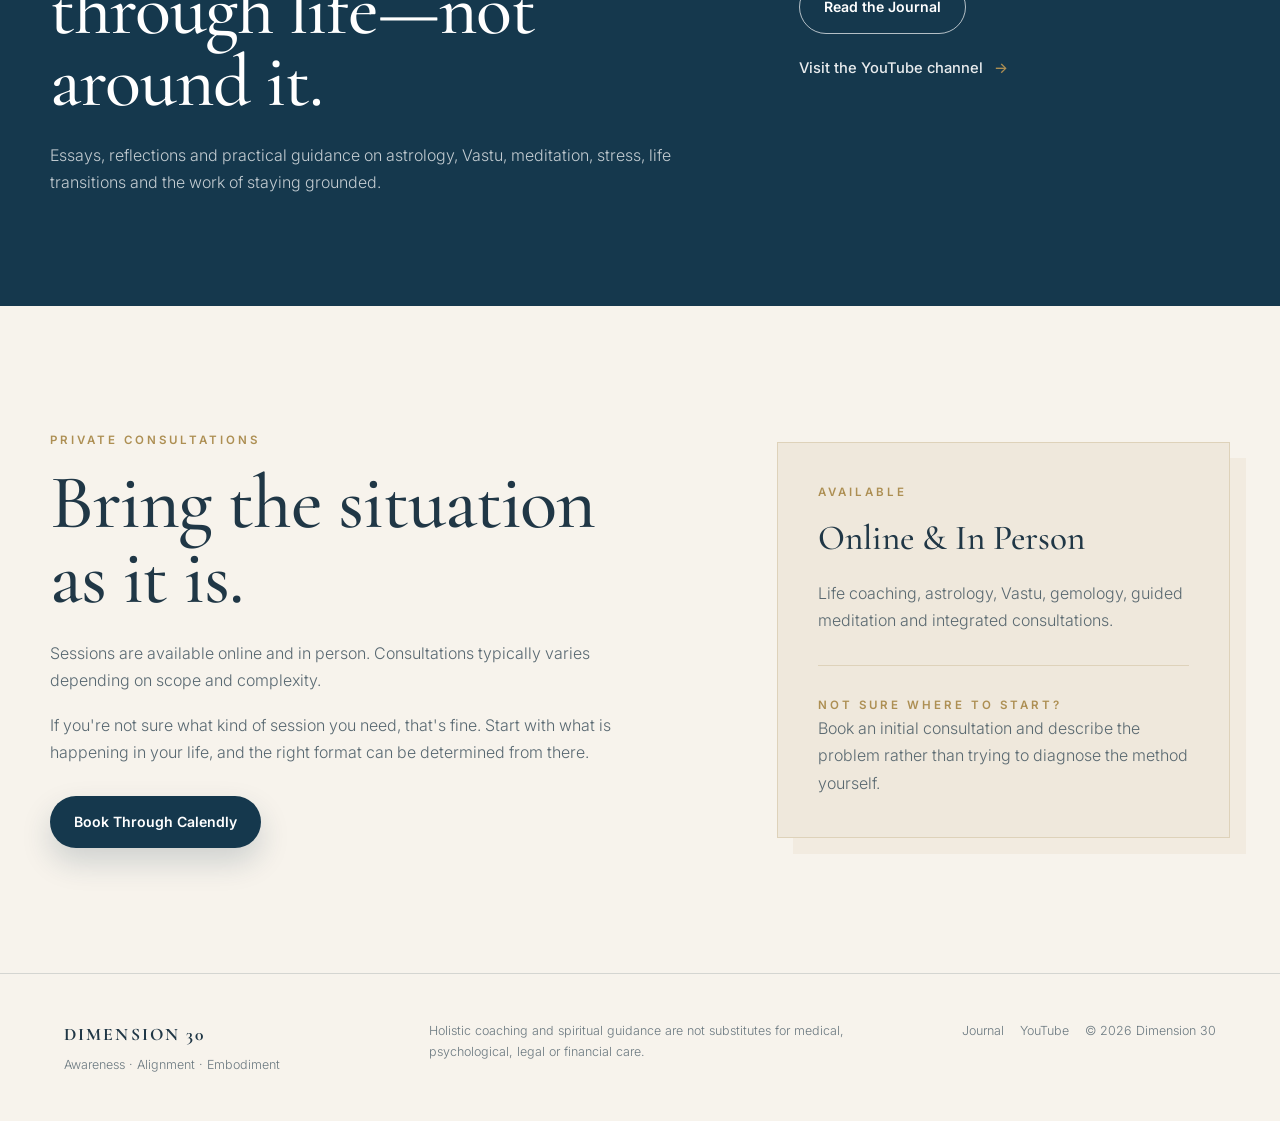
==== commit 3facafc5: "Revise text in index.html for clarity Updated text to improve clarity and conciseness." ====
--- a/index.html
+++ b/index.html
@@ -69,8 +69,8 @@
         <h2>From physical rehabilitation to whole-life wellbeing.</h2>
 
         <p>
-          Before Dimension 30, Anurag Datta worked in sports physiotherapy, including
-          with the Indian Wrestling Association and Uttar Pradesh's Ranji cricket team.
+          Before Dimension 30, Anurag Datta worked in sports physiotherapy, and
+          rehabilitation.
         </p>
 
         <p>
@@ -286,9 +286,8 @@
         <h2>Bring the situation as it is.</h2>
 
         <p>
-          Sessions are available online and in person. Consultations typically
-          begin at <strong>$250</strong>; more comprehensive or multidisciplinary
-          work may range from <strong>$500–$1,000</strong> depending on scope and complexity.
+          Sessions are available online and in person. Consultations typically varies
+          depending on scope and complexity.
         </p>
 
         <p>
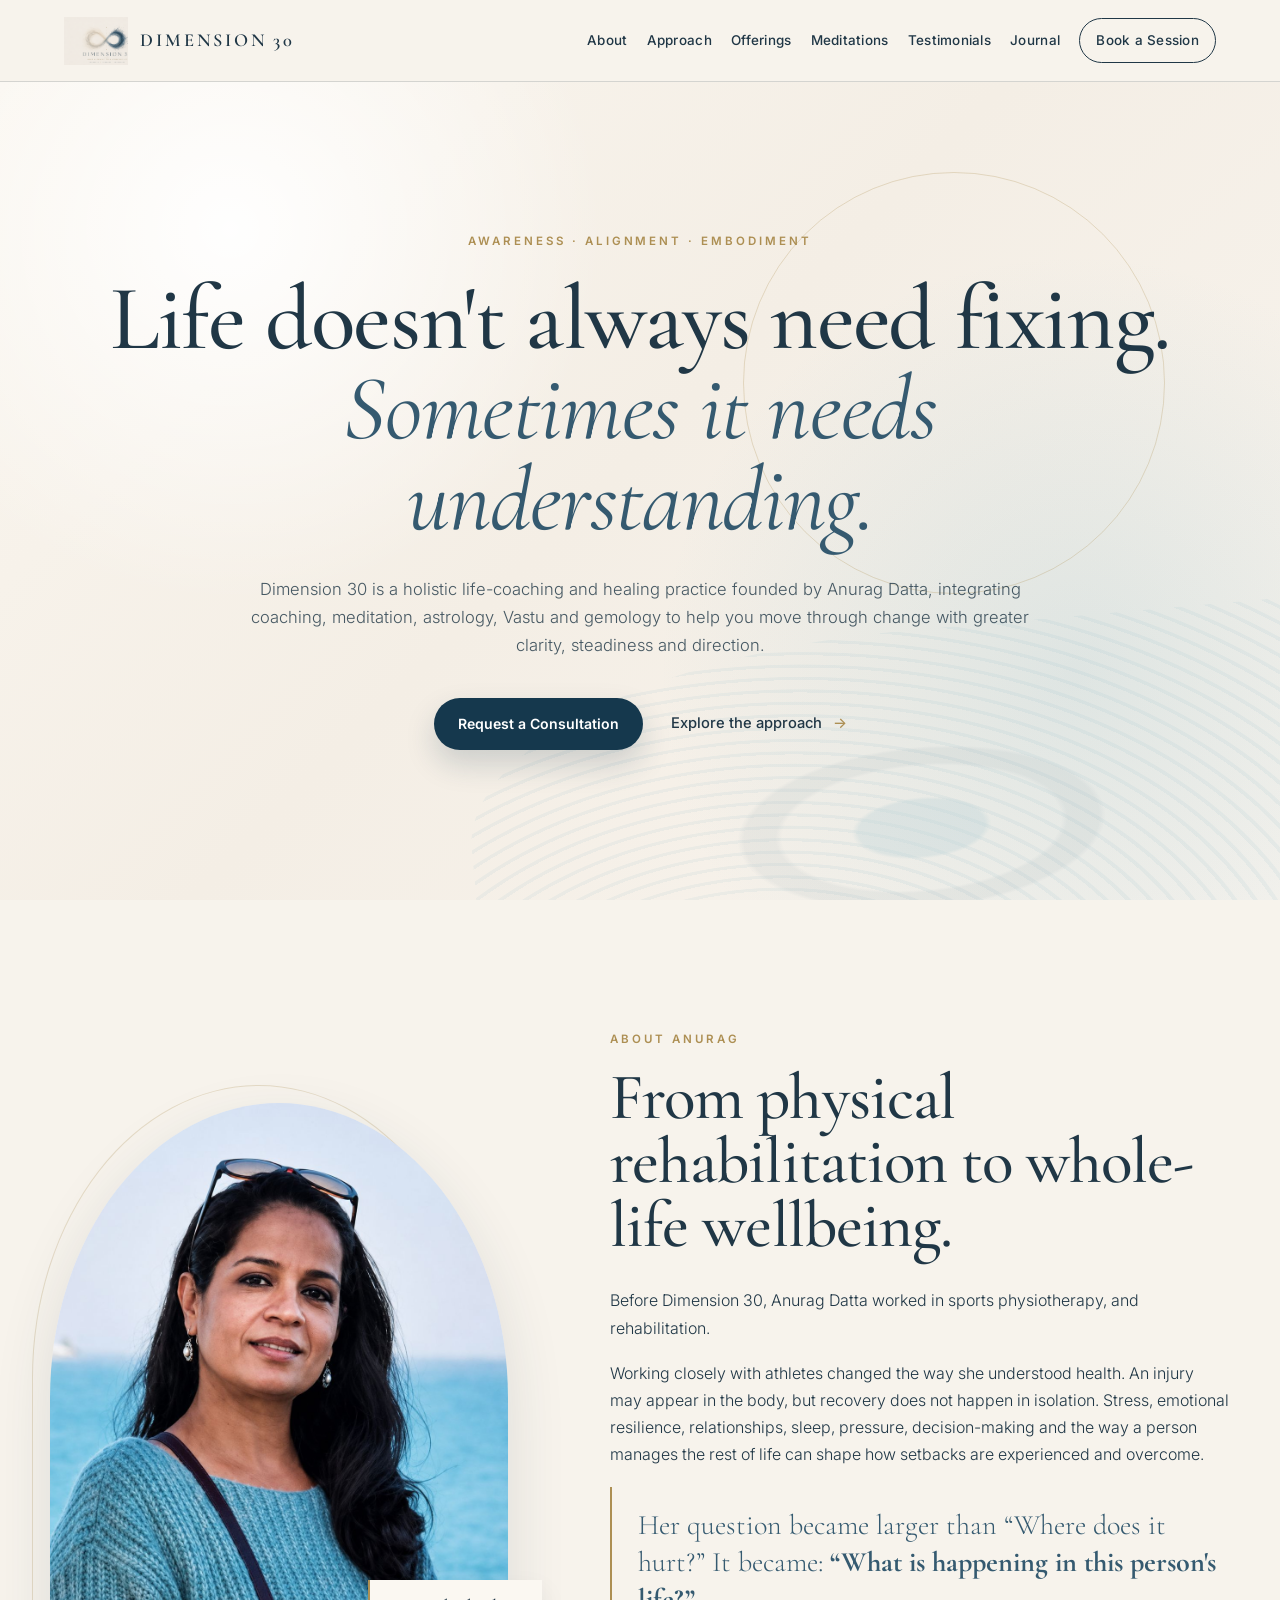
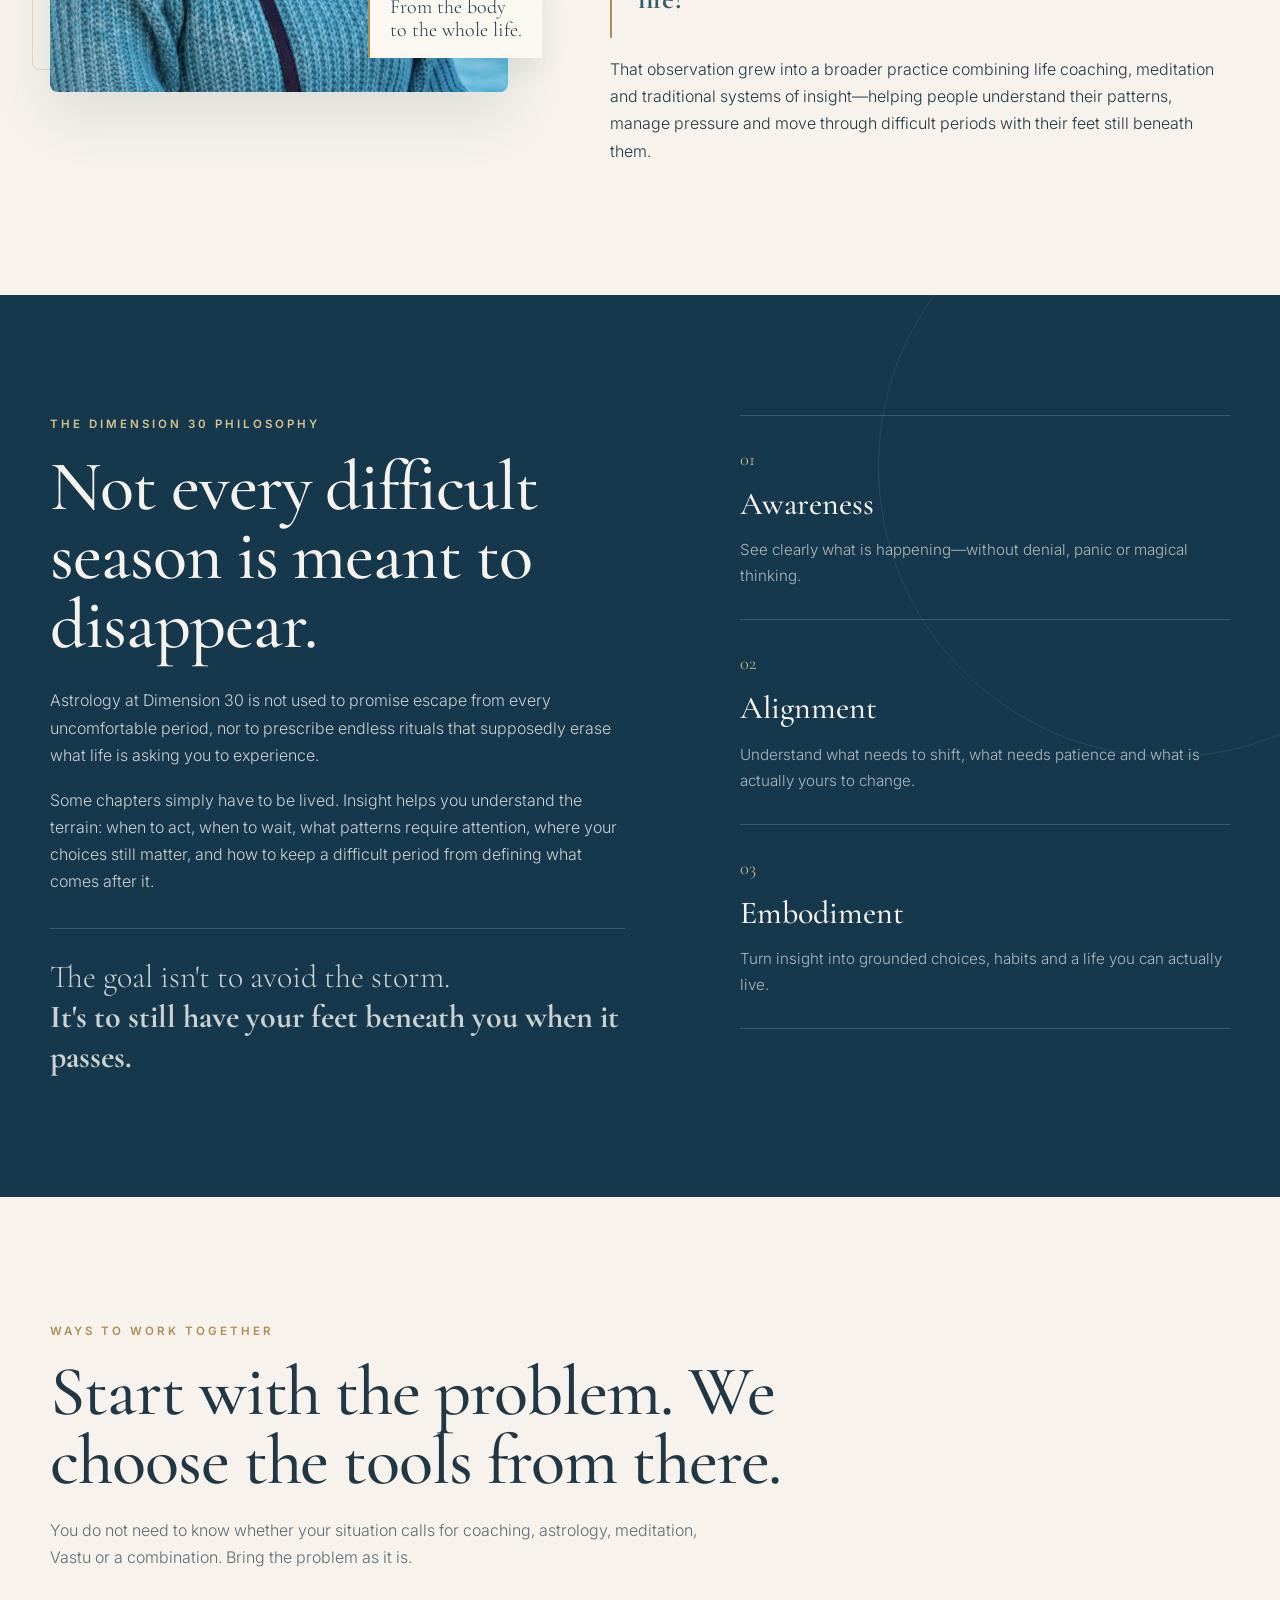
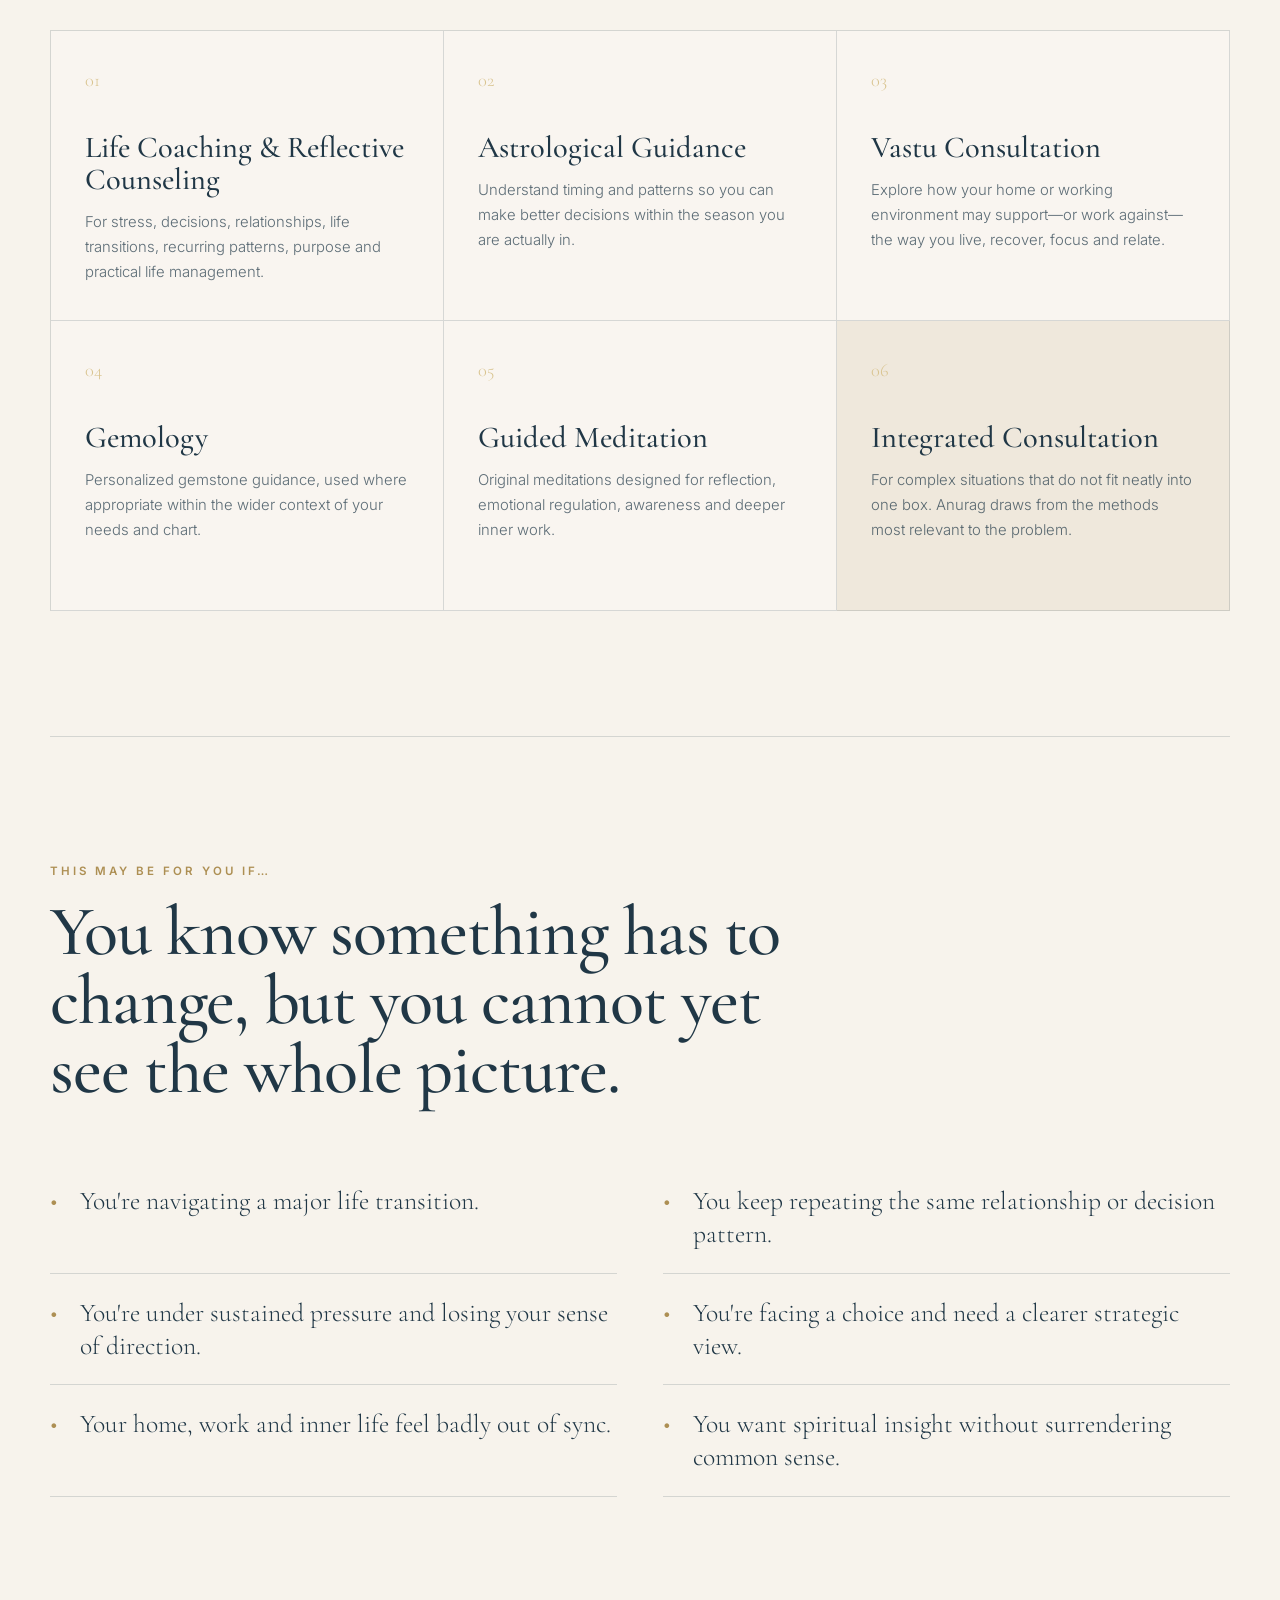
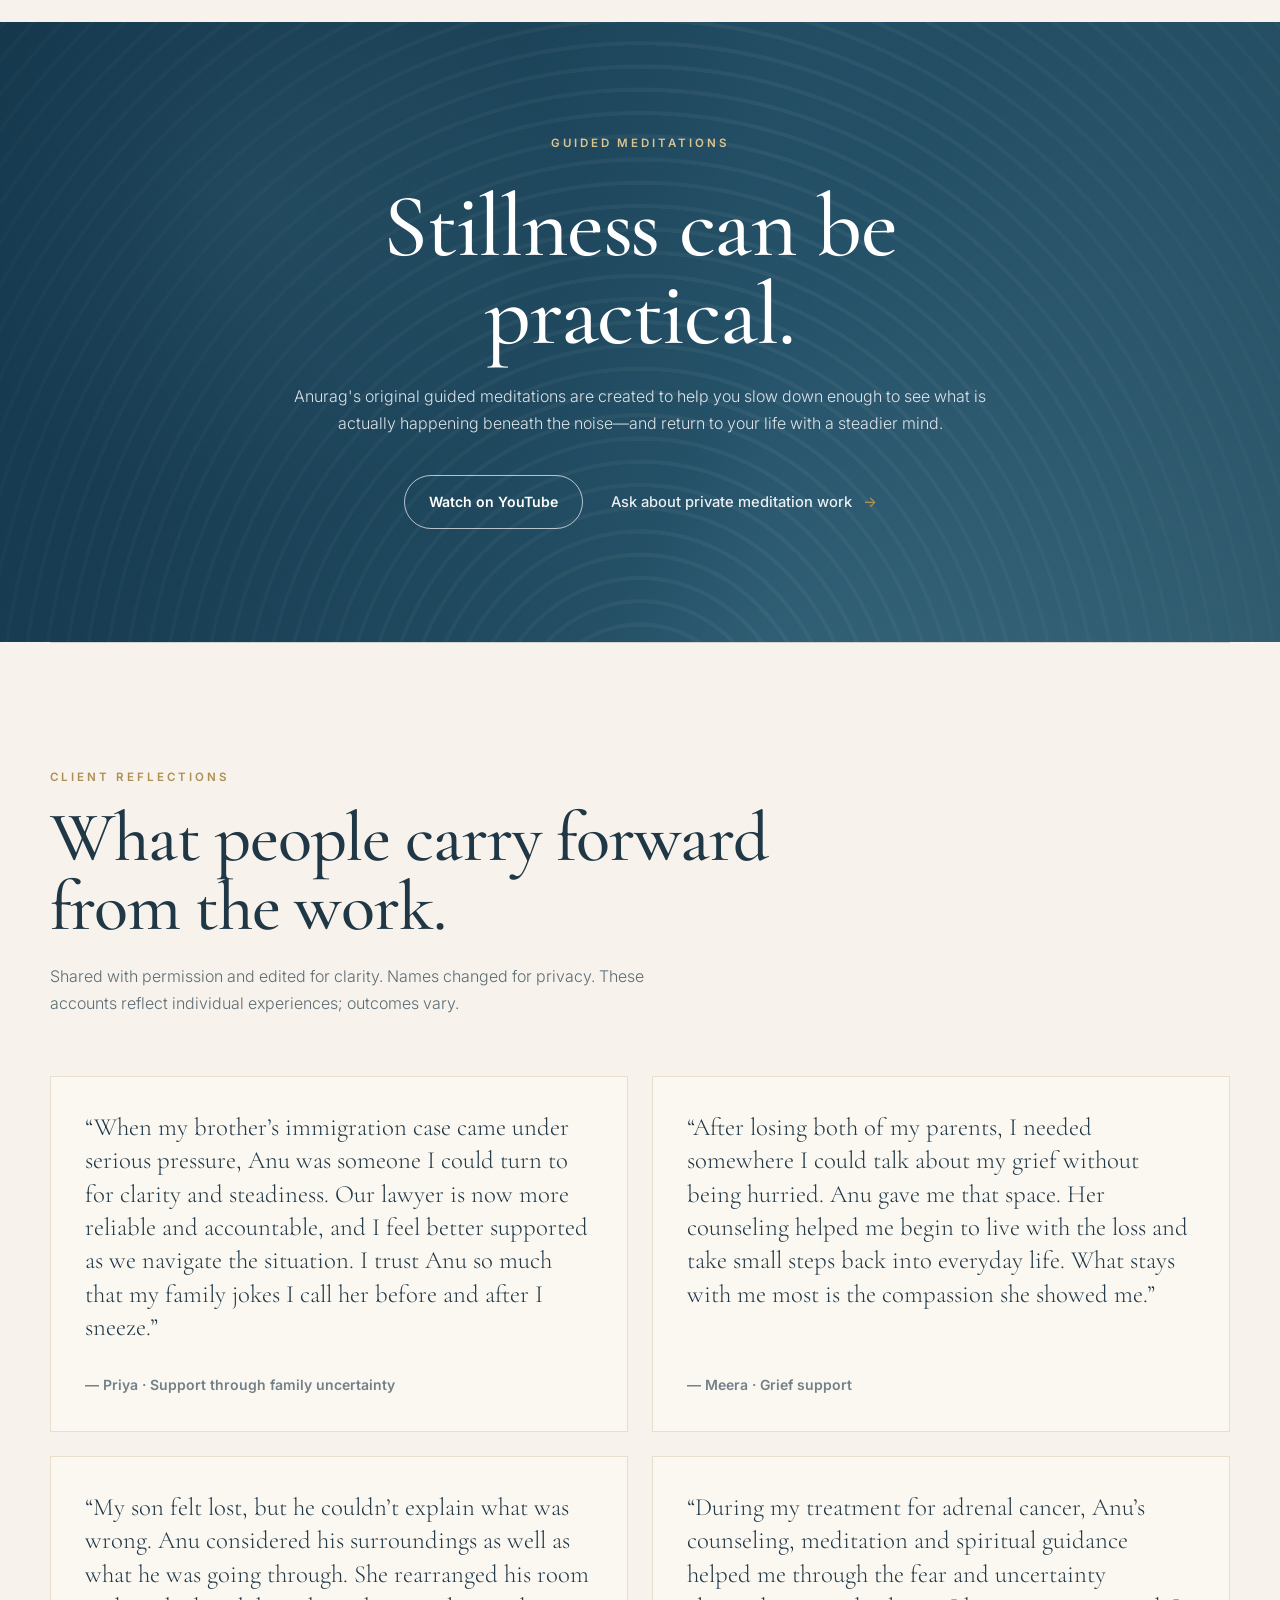
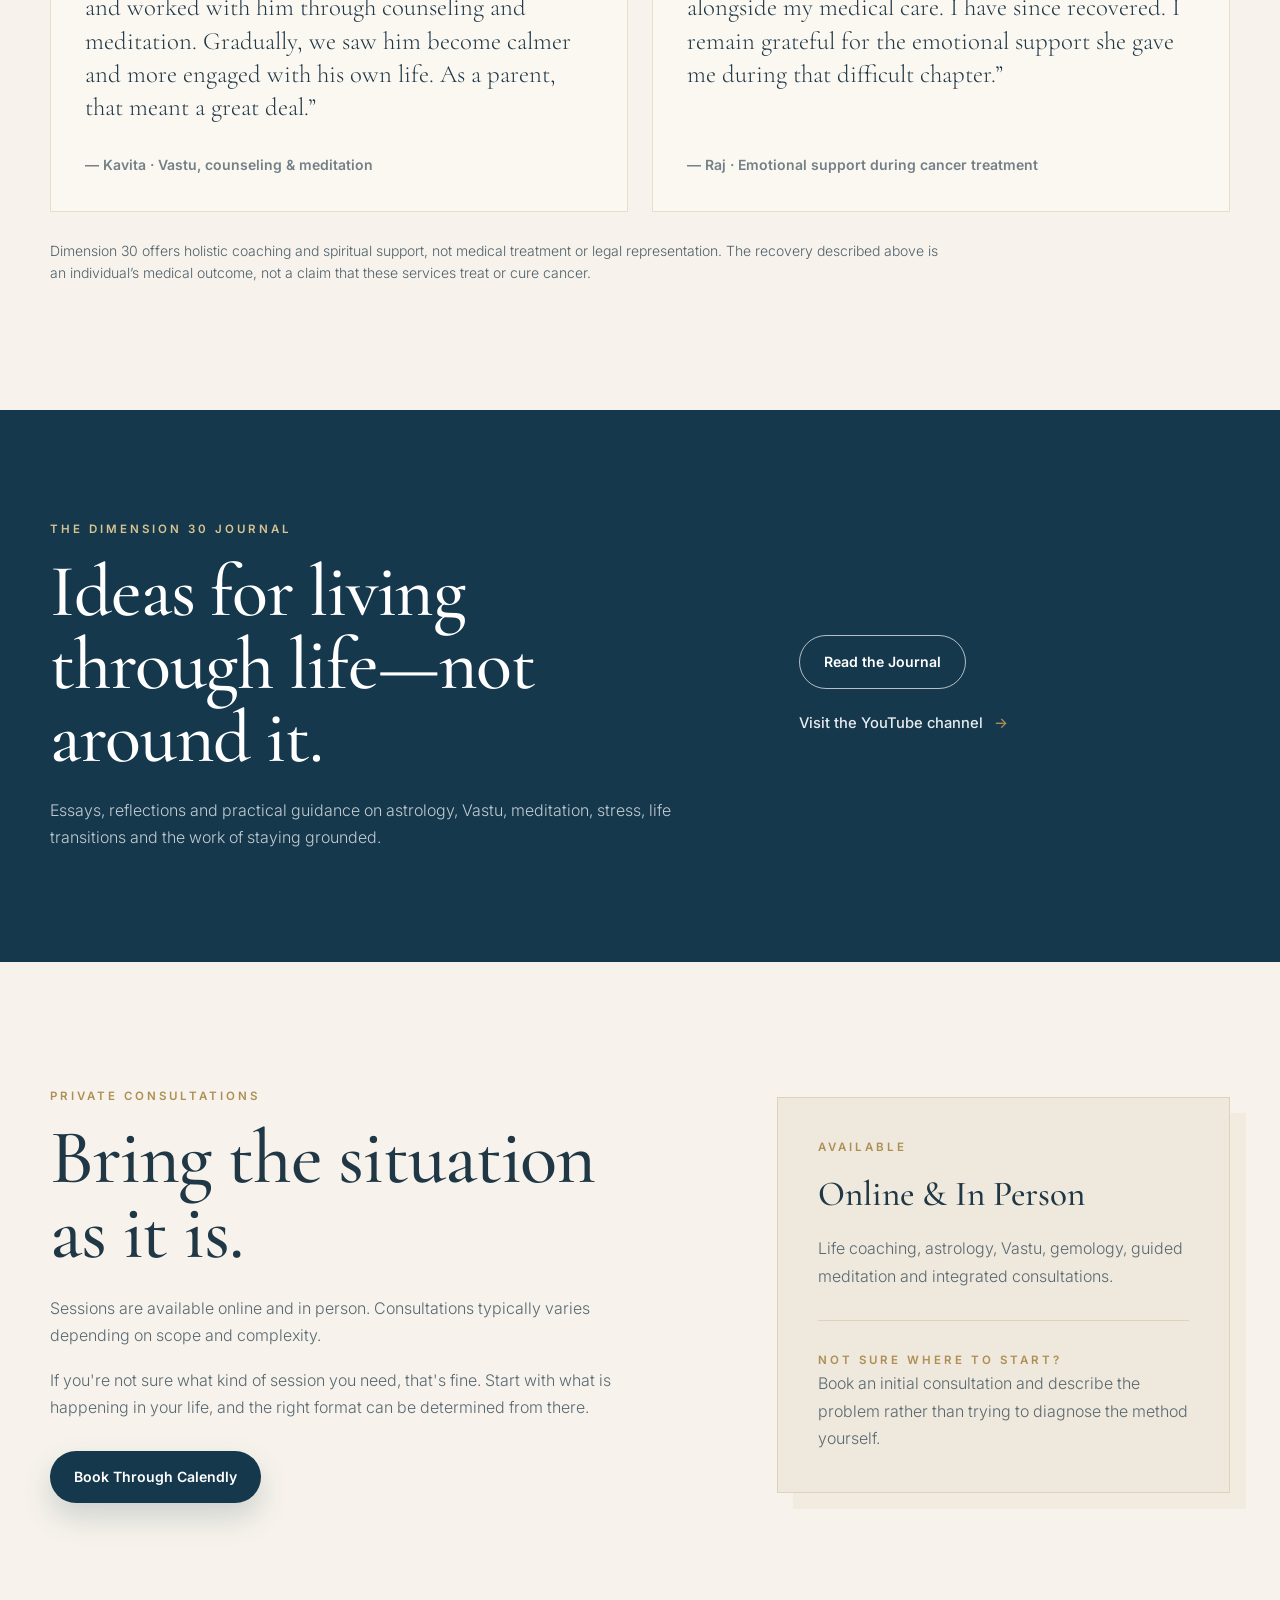
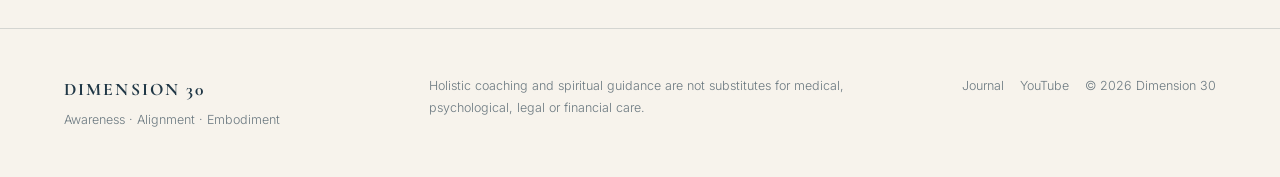
==== commit 2235900f: "Publish four approved client testimonials with privacy and care disclosures" ====
--- a/index.html
+++ b/index.html
@@ -229,35 +229,67 @@
       </div>
     </section>
 
-    <section id="testimonials" class="testimonials section-shell">
+    <section id="testimonials" class="testimonials section-shell" aria-labelledby="testimonials-heading">
       <div class="section-heading reveal">
         <p class="section-kicker">Client Reflections</p>
-        <h2>What people carry forward from the work.</h2>
-        <p>
-          Add approved client testimonials here as you collect them. Keep names,
-          initials or identifying details only with the client's permission.
+        <h2 id="testimonials-heading">What people carry forward from the work.</h2>
+        <p>
+          Shared with permission and edited for clarity. Names changed for privacy.
+          These accounts reflect individual experiences; outcomes vary.
         </p>
       </div>
 
       <div class="testimonial-grid">
-        <!--
-          DUPLICATE THIS CARD FOR EACH REAL TESTIMONIAL:
-
-          <figure class="testimonial-card reveal">
-            <blockquote>
-              “Paste the client's approved testimonial here.”
-            </blockquote>
-            <figcaption>— Client initials or first name</figcaption>
-          </figure>
-        -->
-
-        <figure class="testimonial-card placeholder-card reveal">
+        <figure class="testimonial-card reveal">
           <blockquote>
-            Client testimonials will appear here as they are approved for publication.
+            “When my brother’s immigration case came under serious pressure,
+            Anu was someone I could turn to for clarity and steadiness.
+            Our lawyer is now more reliable and accountable, and I feel better
+            supported as we navigate the situation. I trust Anu so much that my
+            family jokes I call her before and after I sneeze.”
           </blockquote>
-          <figcaption>Dimension 30</figcaption>
+          <figcaption>— Priya · Support through family uncertainty</figcaption>
         </figure>
-      </div>
+
+        <figure class="testimonial-card reveal">
+          <blockquote>
+            “After losing both of my parents, I needed somewhere I could talk
+            about my grief without being hurried. Anu gave me that space.
+            Her counseling helped me begin to live with the loss and take
+            small steps back into everyday life. What stays with me most
+            is the compassion she showed me.”
+          </blockquote>
+          <figcaption>— Meera · Grief support</figcaption>
+        </figure>
+
+        <figure class="testimonial-card reveal">
+          <blockquote>
+            “My son felt lost, but he couldn’t explain what was wrong.
+            Anu considered his surroundings as well as what he was going
+            through. She rearranged his room and worked with him through
+            counseling and meditation. Gradually, we saw him become calmer
+            and more engaged with his own life. As a parent, that meant a great deal.”
+          </blockquote>
+          <figcaption>— Kavita · Vastu, counseling &amp; meditation</figcaption>
+        </figure>
+
+        <figure class="testimonial-card reveal">
+          <blockquote>
+            “During my treatment for adrenal cancer, Anu’s counseling,
+            meditation and spiritual guidance helped me through the fear
+            and uncertainty alongside my medical care. I have since recovered.
+            I remain grateful for the emotional support she gave me
+            during that difficult chapter.”
+          </blockquote>
+          <figcaption>— Raj · Emotional support during cancer treatment</figcaption>
+        </figure>
+      </div>
+
+      <p class="testimonial-note">
+        Dimension 30 offers holistic coaching and spiritual support, not medical
+        treatment or legal representation. The recovery described above is an
+        individual’s medical outcome, not a claim that these services treat or cure cancer.
+      </p>
     </section>
 
     <section id="journal" class="journal-preview">
--- a/style.css
+++ b/style.css
@@ -555,7 +555,7 @@
 
 .testimonial-grid {
   display: grid;
-  grid-template-columns: repeat(3, 1fr);
+  grid-template-columns: repeat(2, minmax(0, 1fr));
   gap: 24px;
 }
 
@@ -577,9 +577,17 @@
 
 .testimonial-card figcaption {
   margin-top: 28px;
-  font-size: 0.82rem;
+  font-size: 0.875rem;
   font-weight: 600;
   color: rgba(32,55,70,0.62);
+}
+
+.testimonial-note {
+  margin-top: 28px;
+  max-width: 900px;
+  font-size: 0.875rem;
+  line-height: 1.6;
+  color: rgba(32,55,70,0.78);
 }
 
 .placeholder-card {
@@ -994,3 +1002,15 @@
     transition: none;
   }
 }
+
+
+/* Automatically published Journal images */
+.article-featured-image {
+  display: block;
+  width: 100%;
+  max-height: 620px;
+  margin: 36px 0 46px;
+  object-fit: cover;
+  border-radius: 2px;
+  box-shadow: 0 18px 45px rgba(20, 53, 48, 0.14);
+}
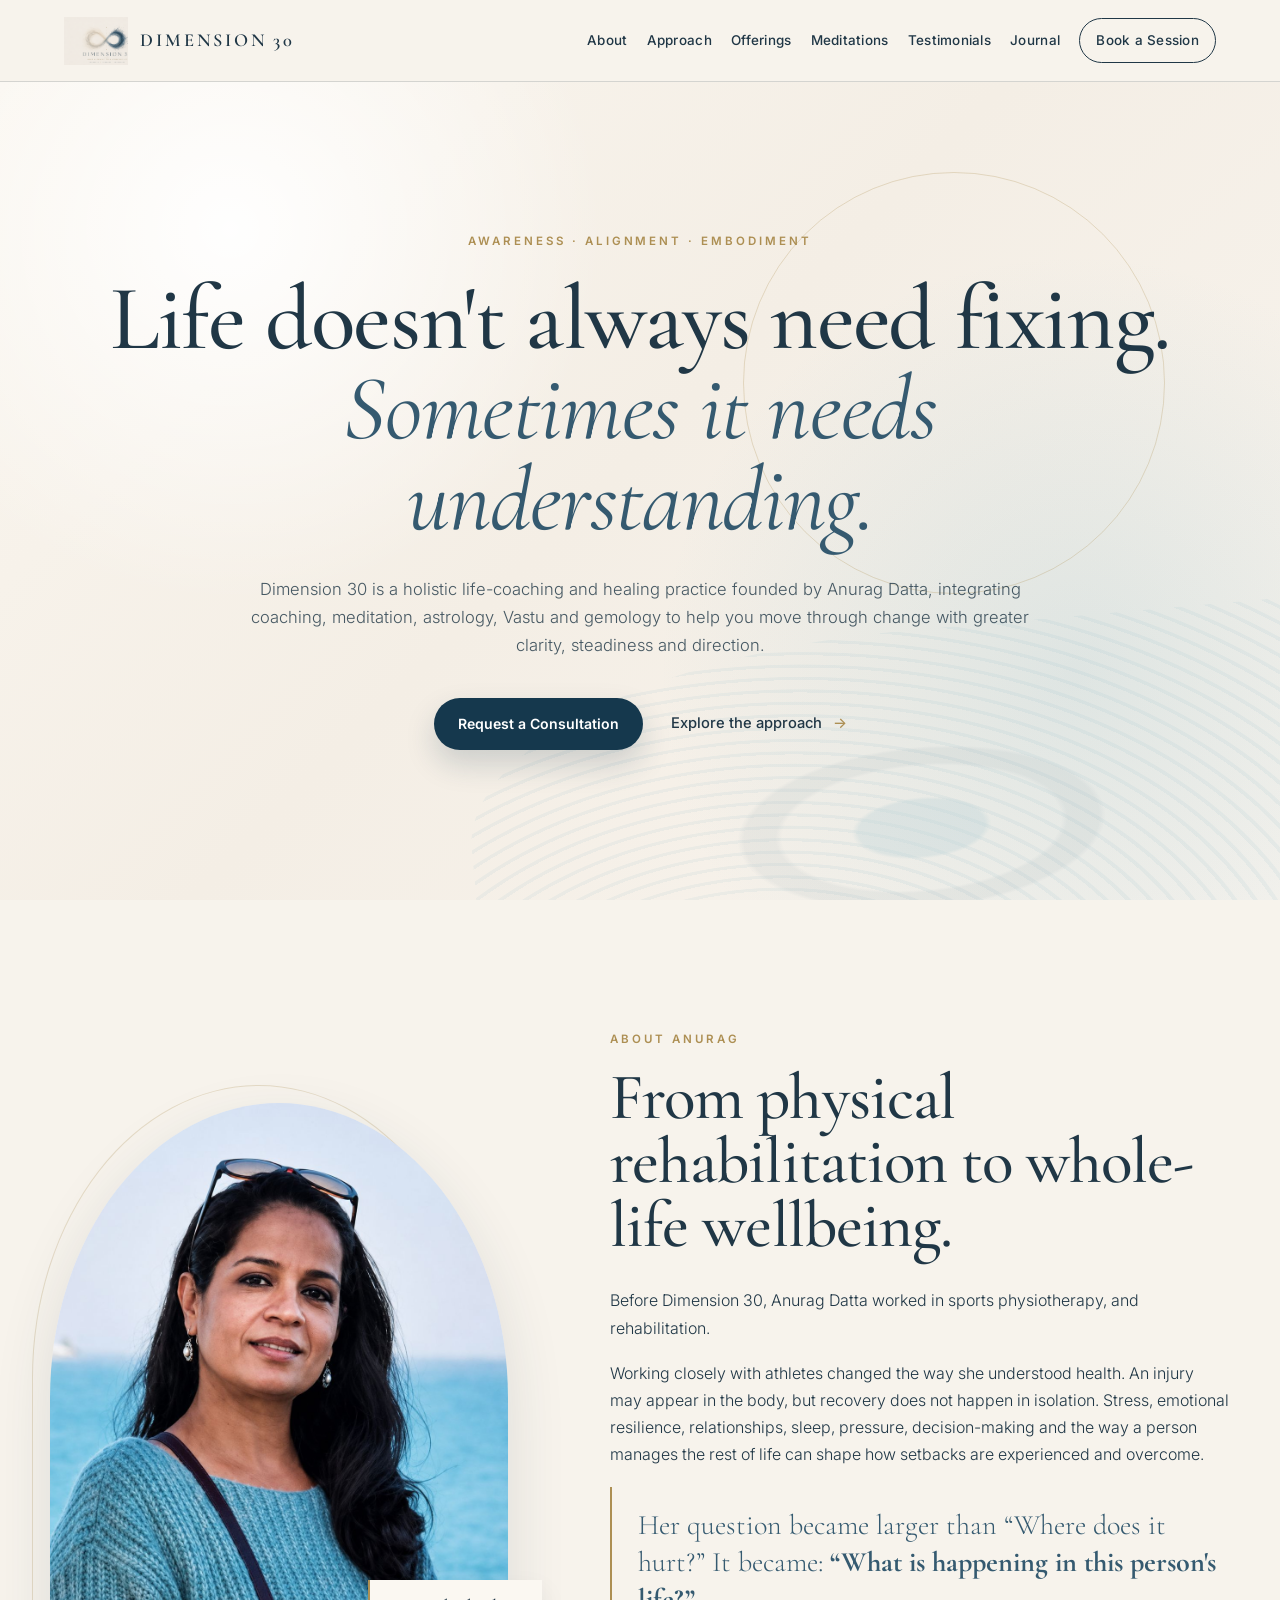
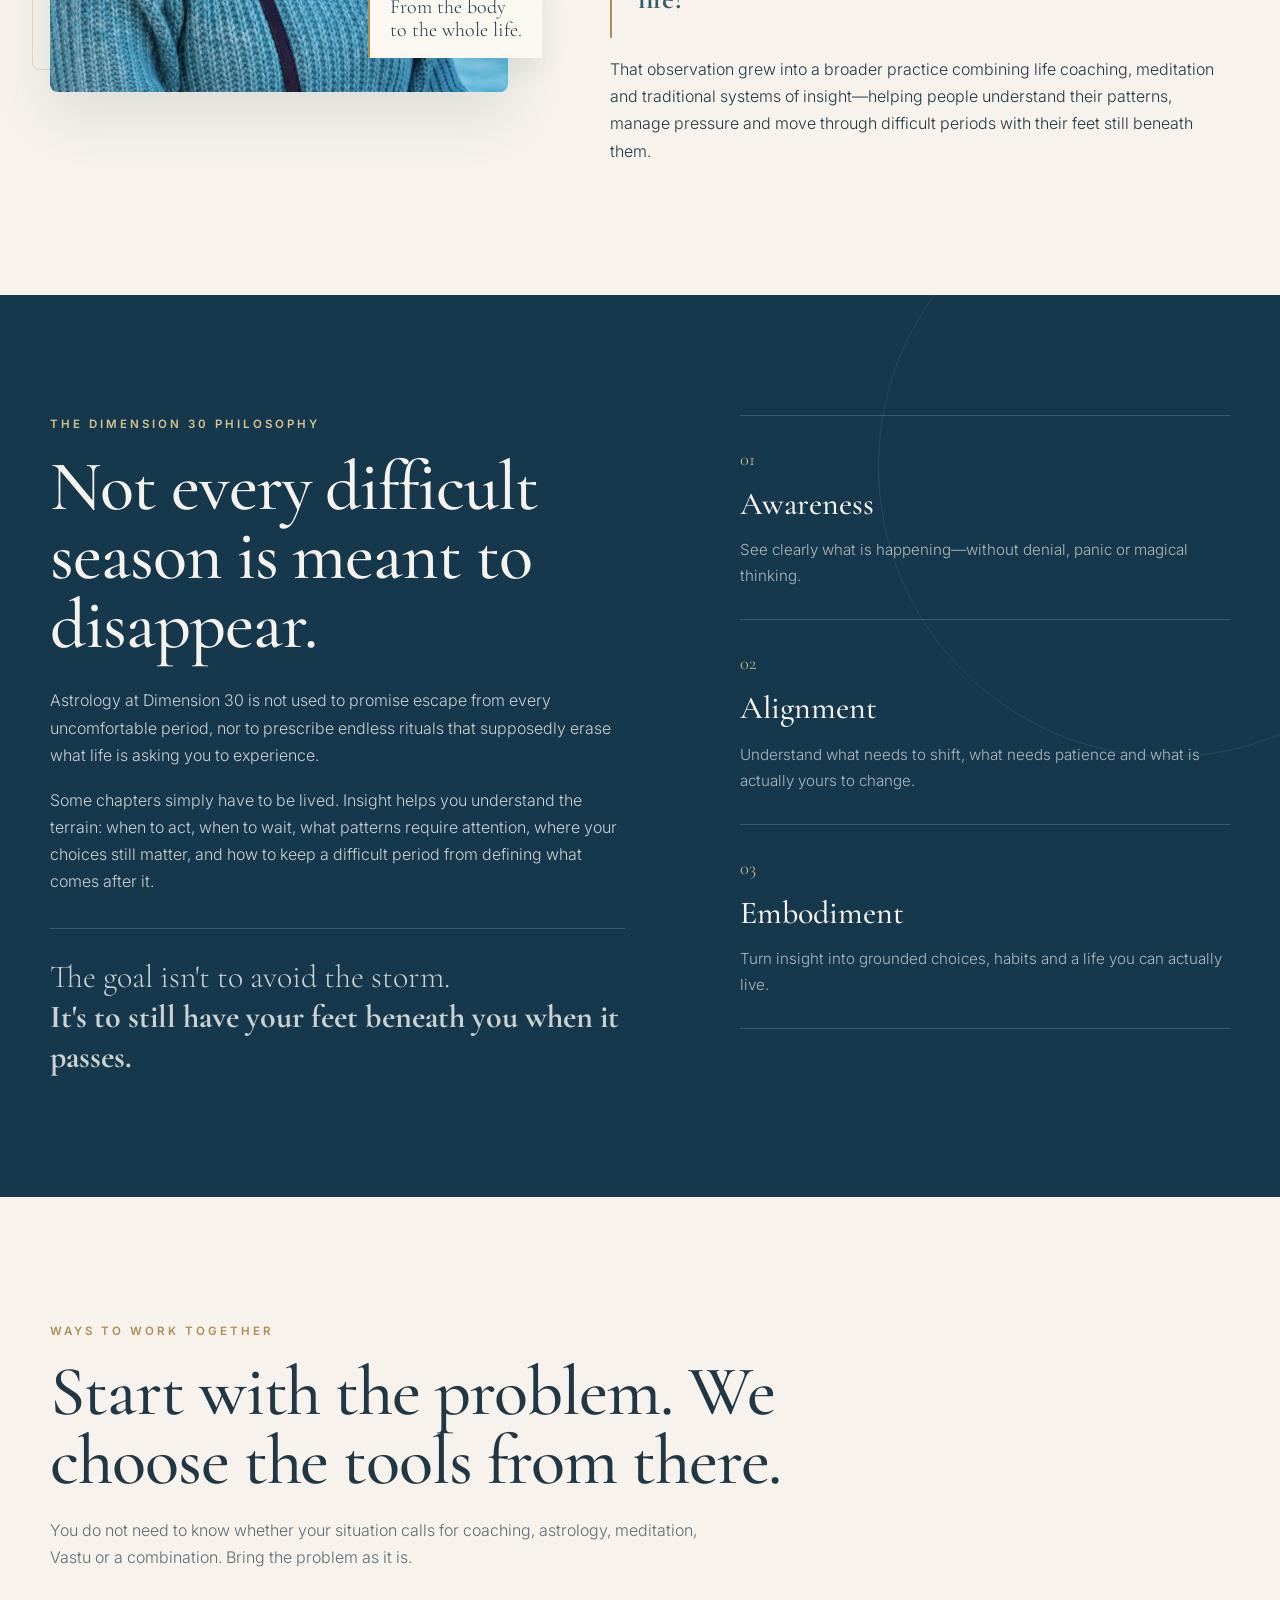
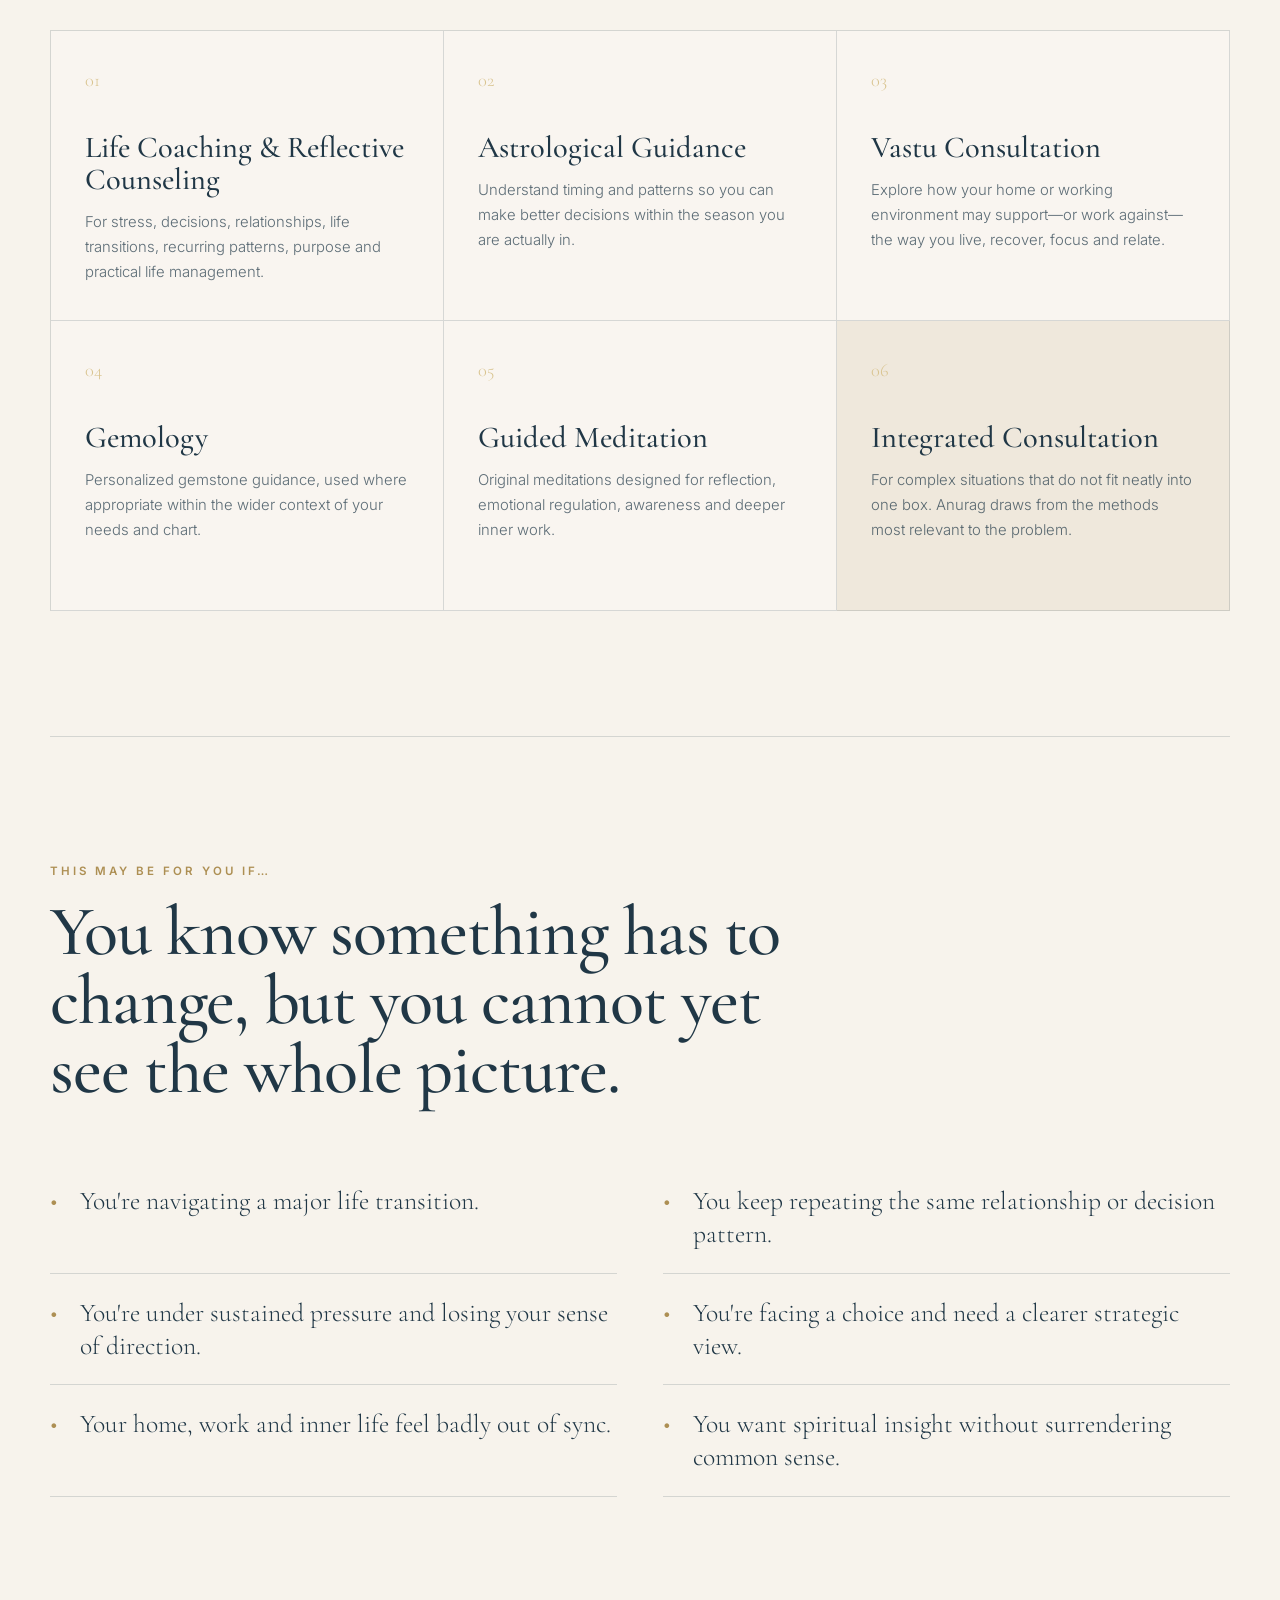
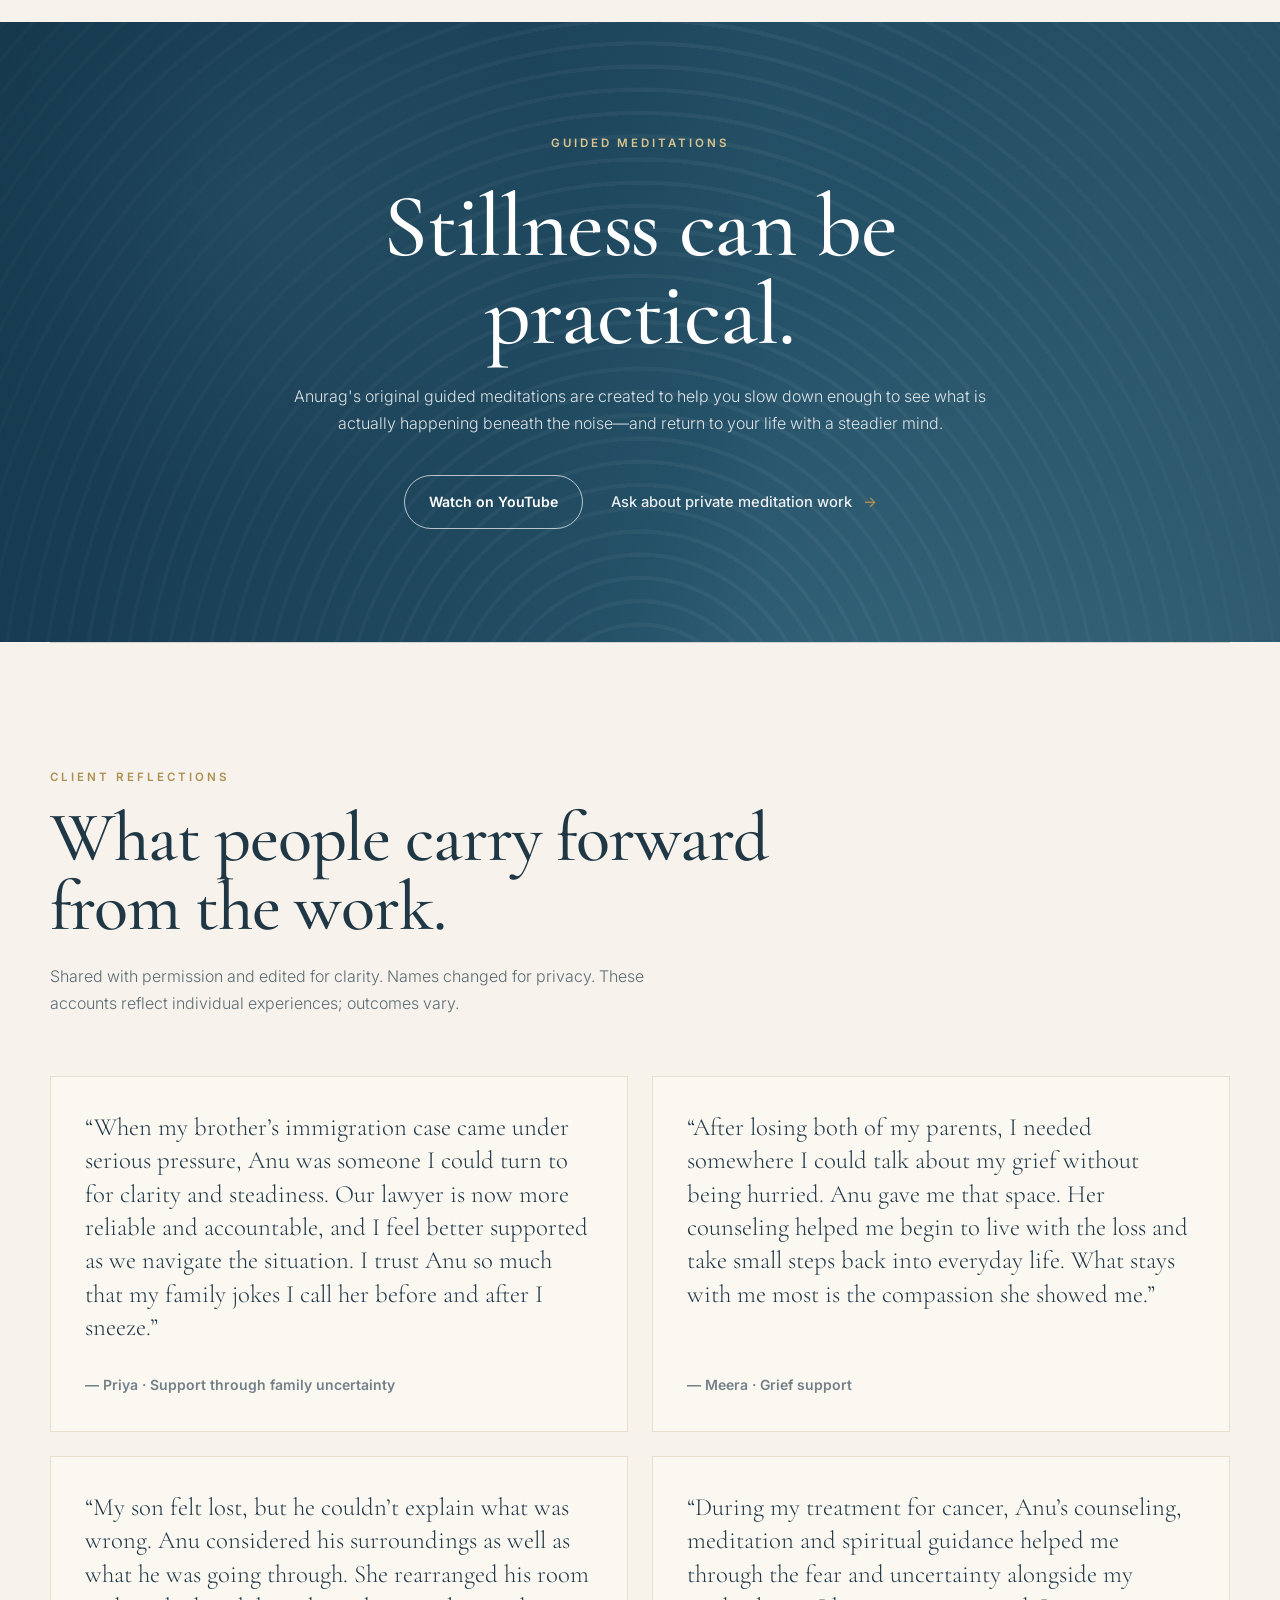
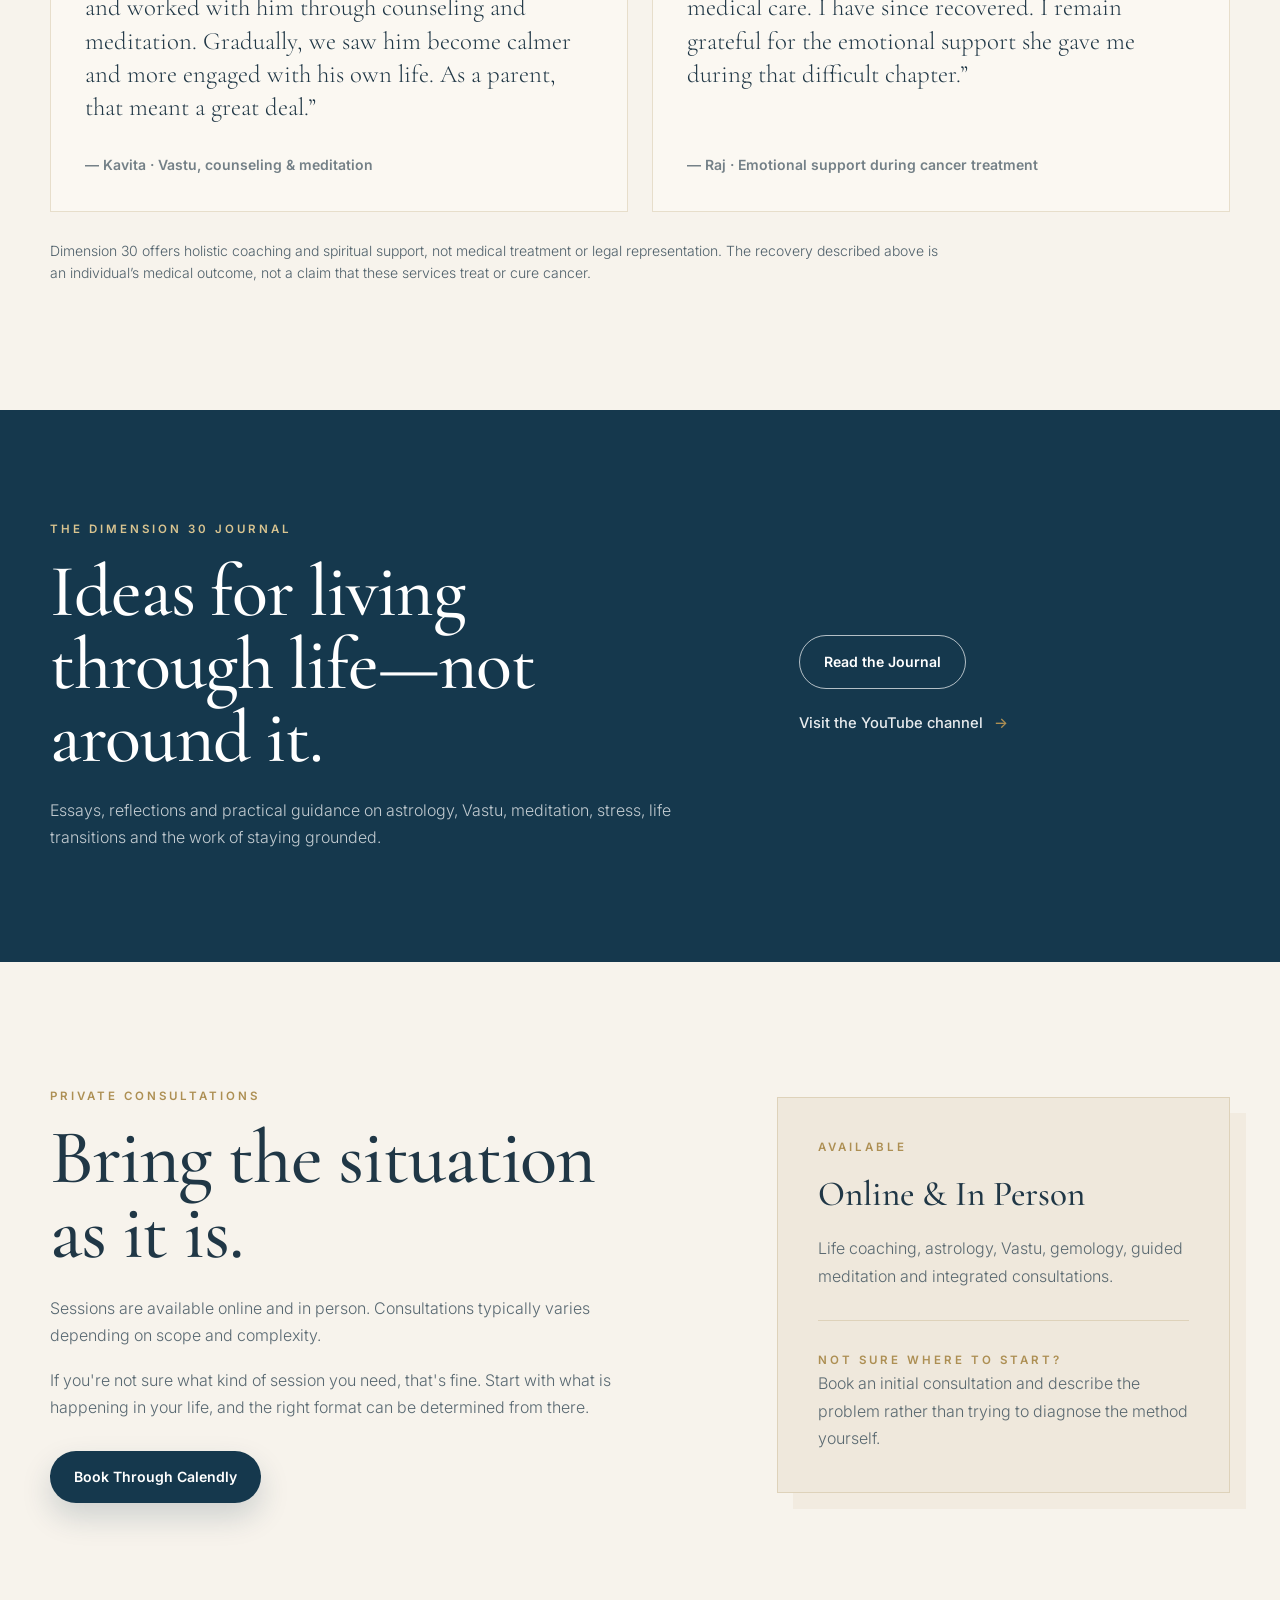
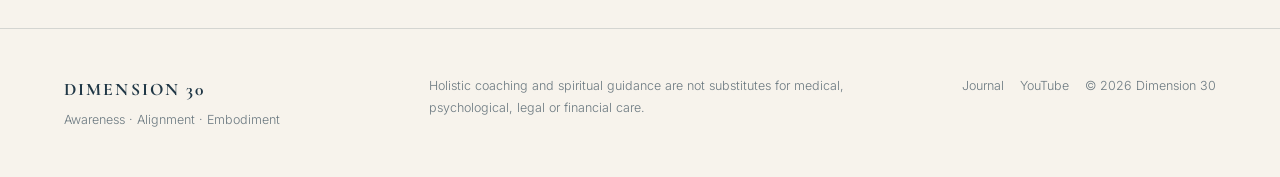
==== commit 19e13863: "Remove cancer subtype from Raj testimonial for privacy" ====
--- a/index.html
+++ b/index.html
@@ -275,7 +275,7 @@
 
         <figure class="testimonial-card reveal">
           <blockquote>
-            “During my treatment for adrenal cancer, Anu’s counseling,
+            “During my treatment for cancer, Anu’s counseling,
             meditation and spiritual guidance helped me through the fear
             and uncertainty alongside my medical care. I have since recovered.
             I remain grateful for the emotional support she gave me
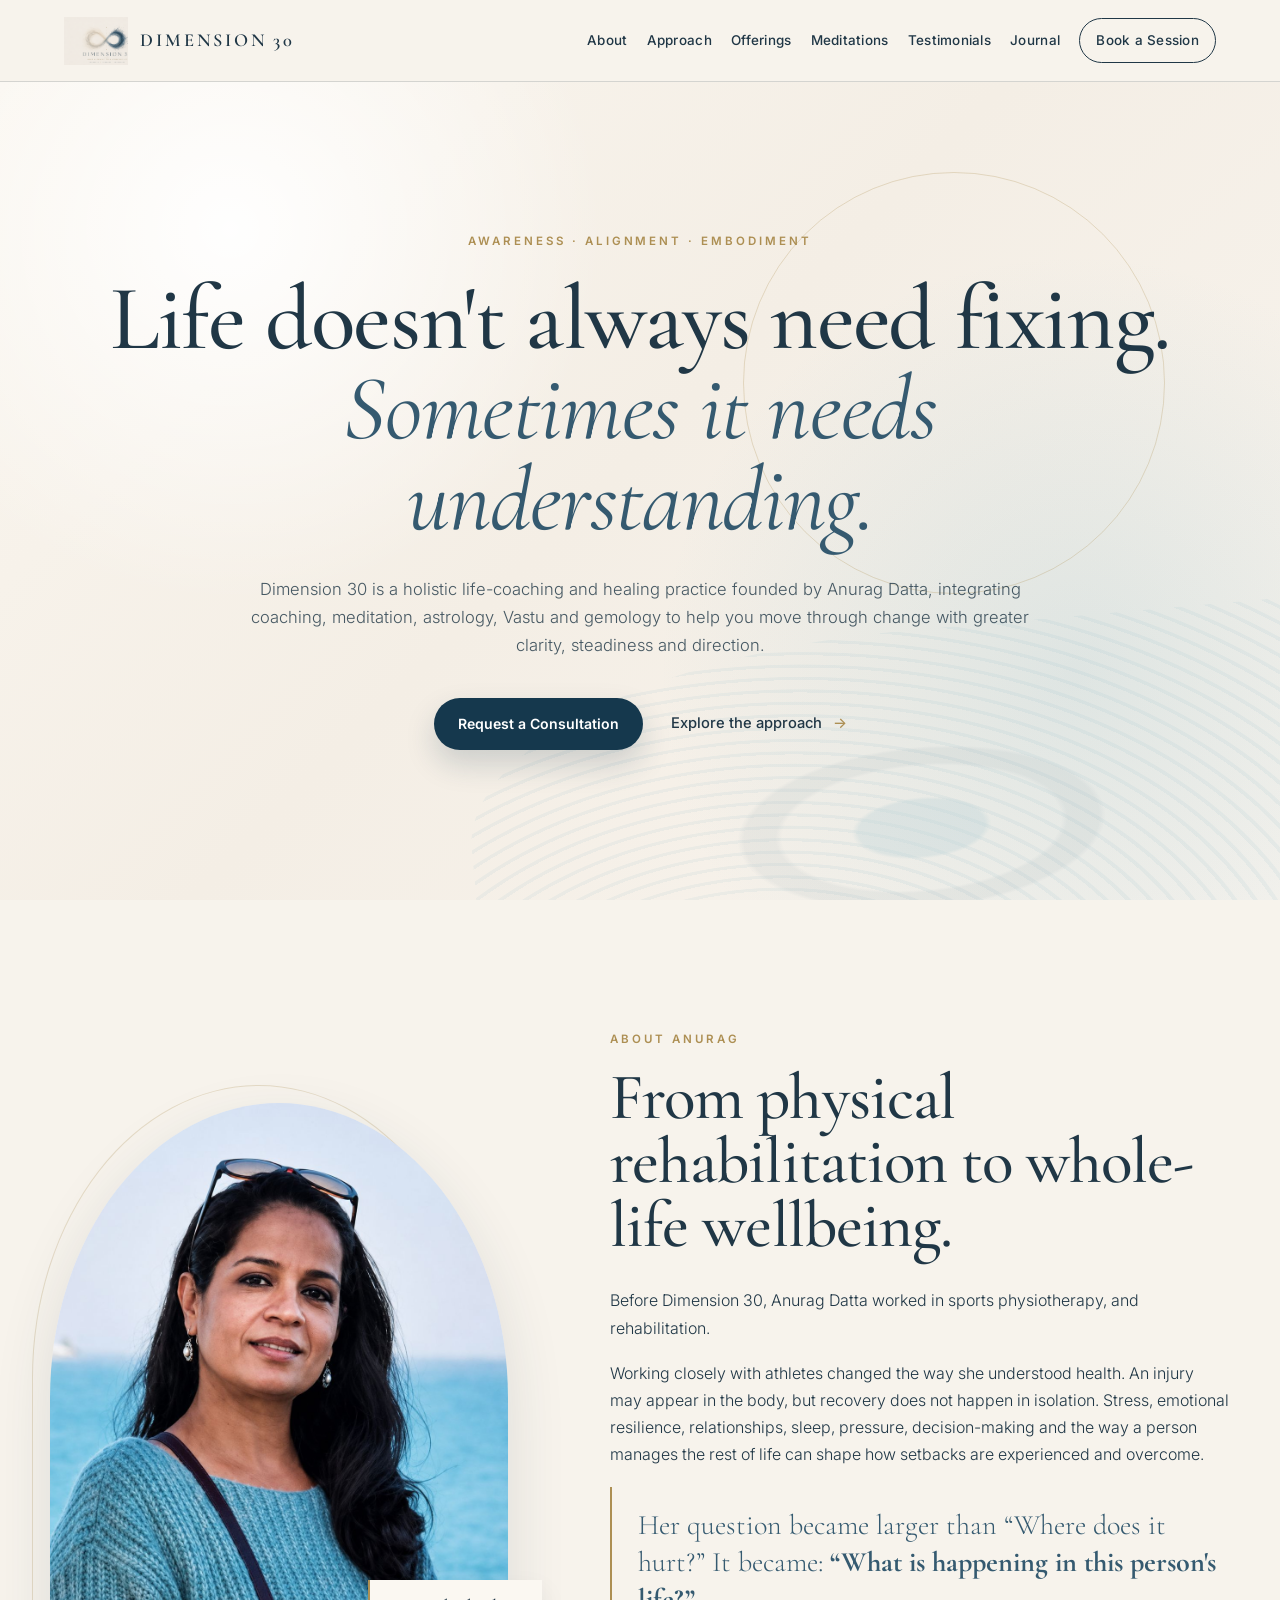
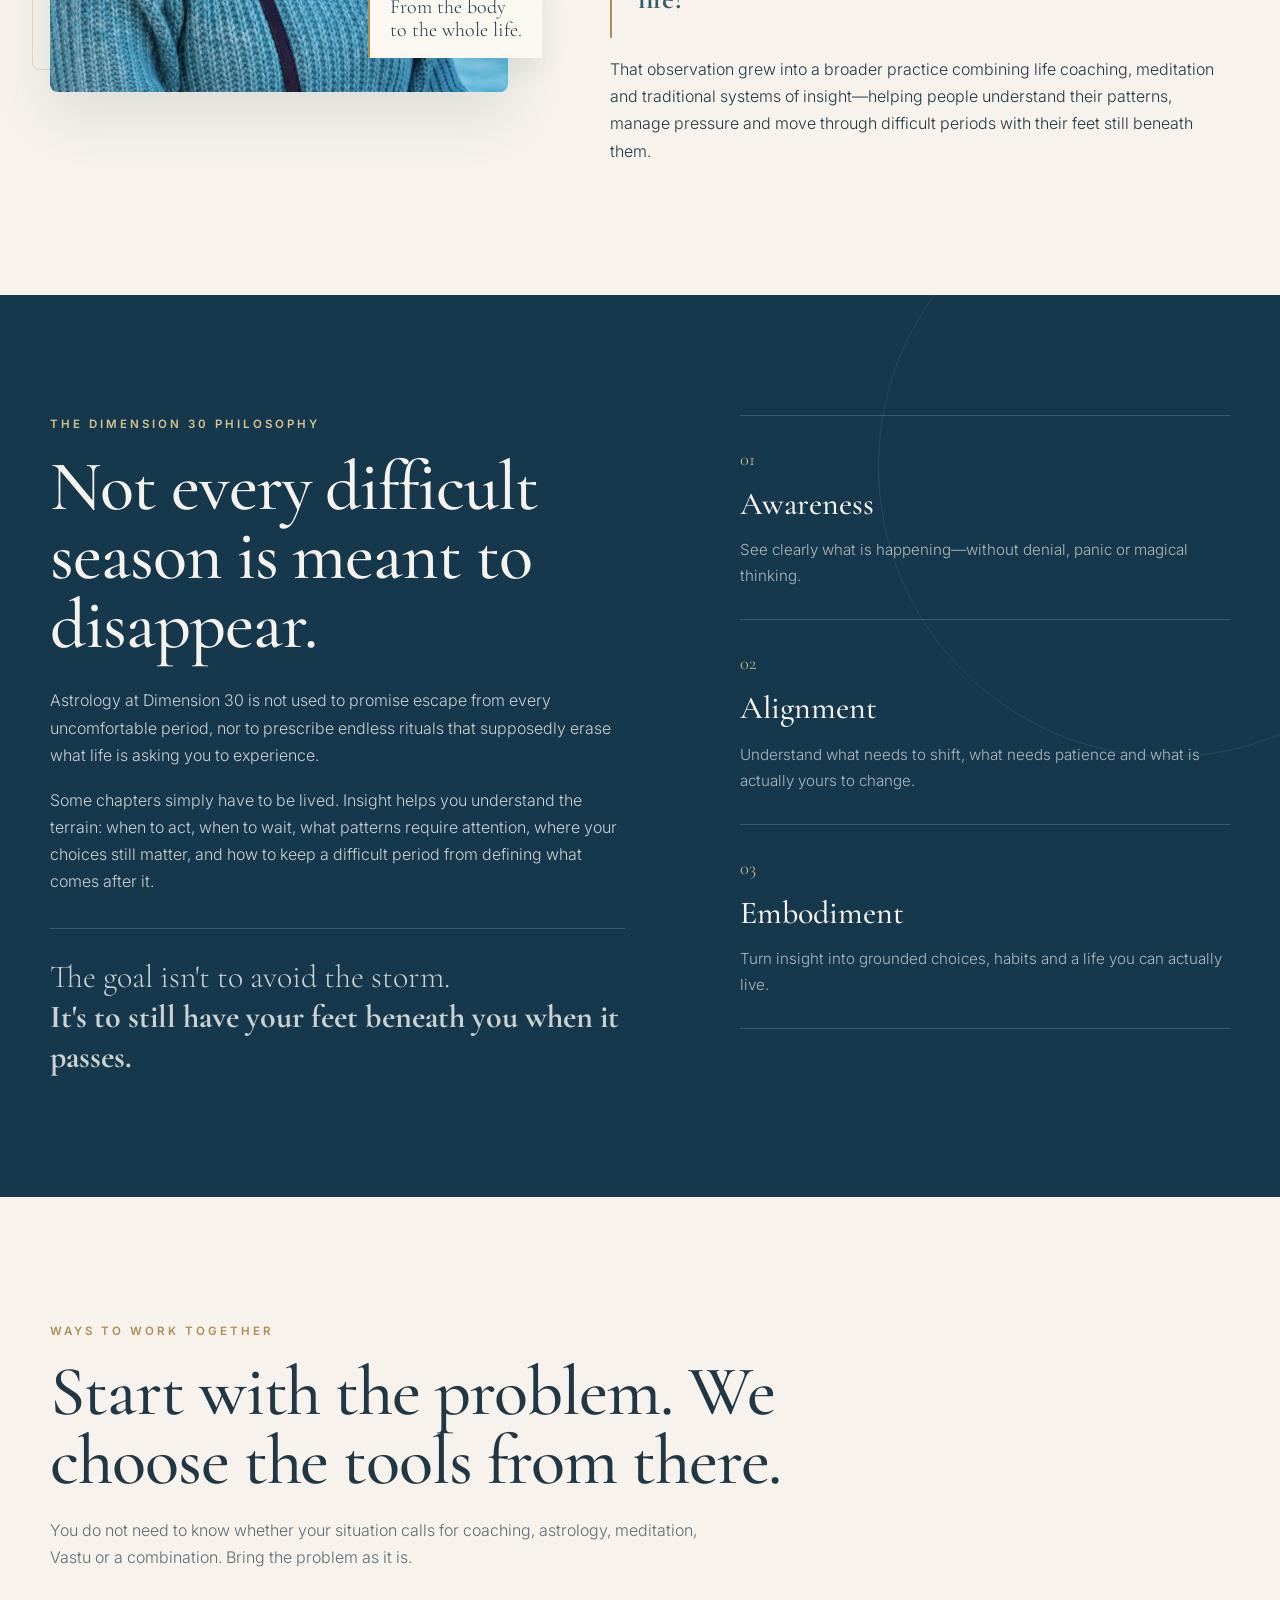
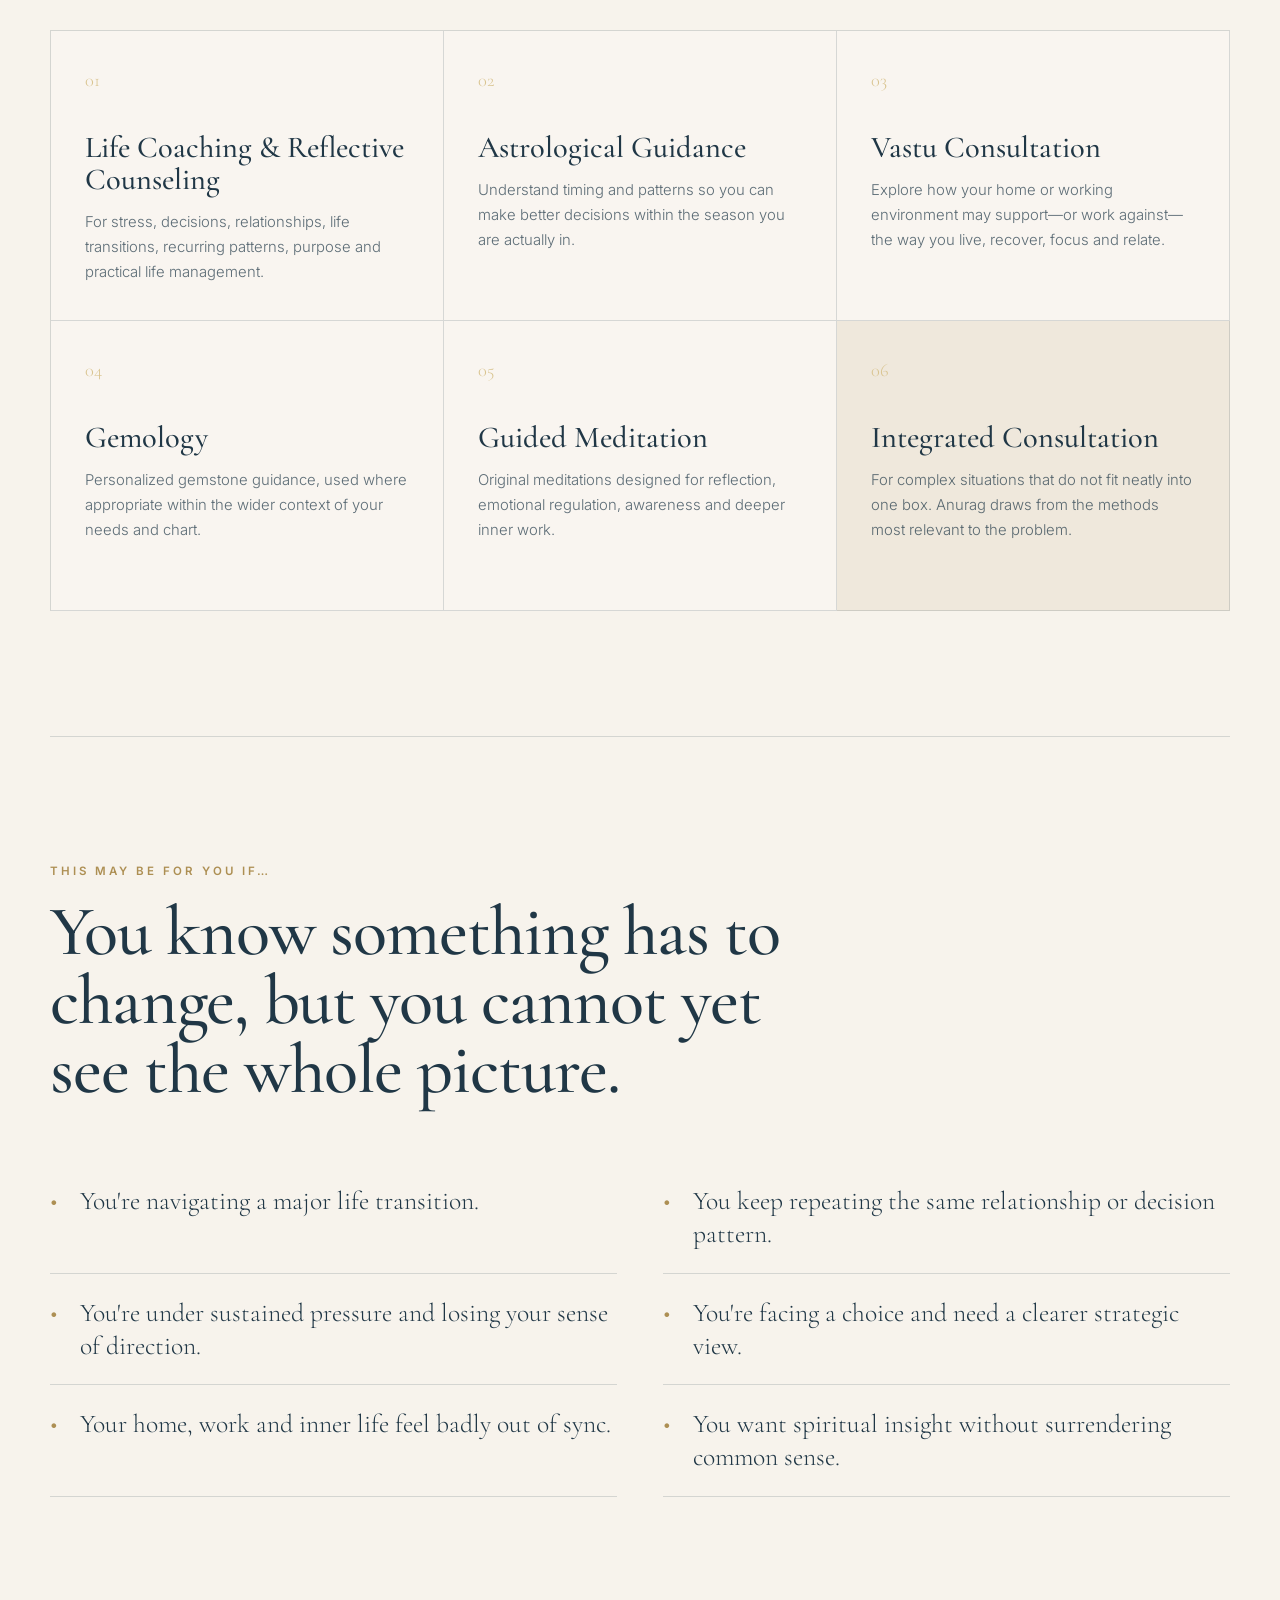
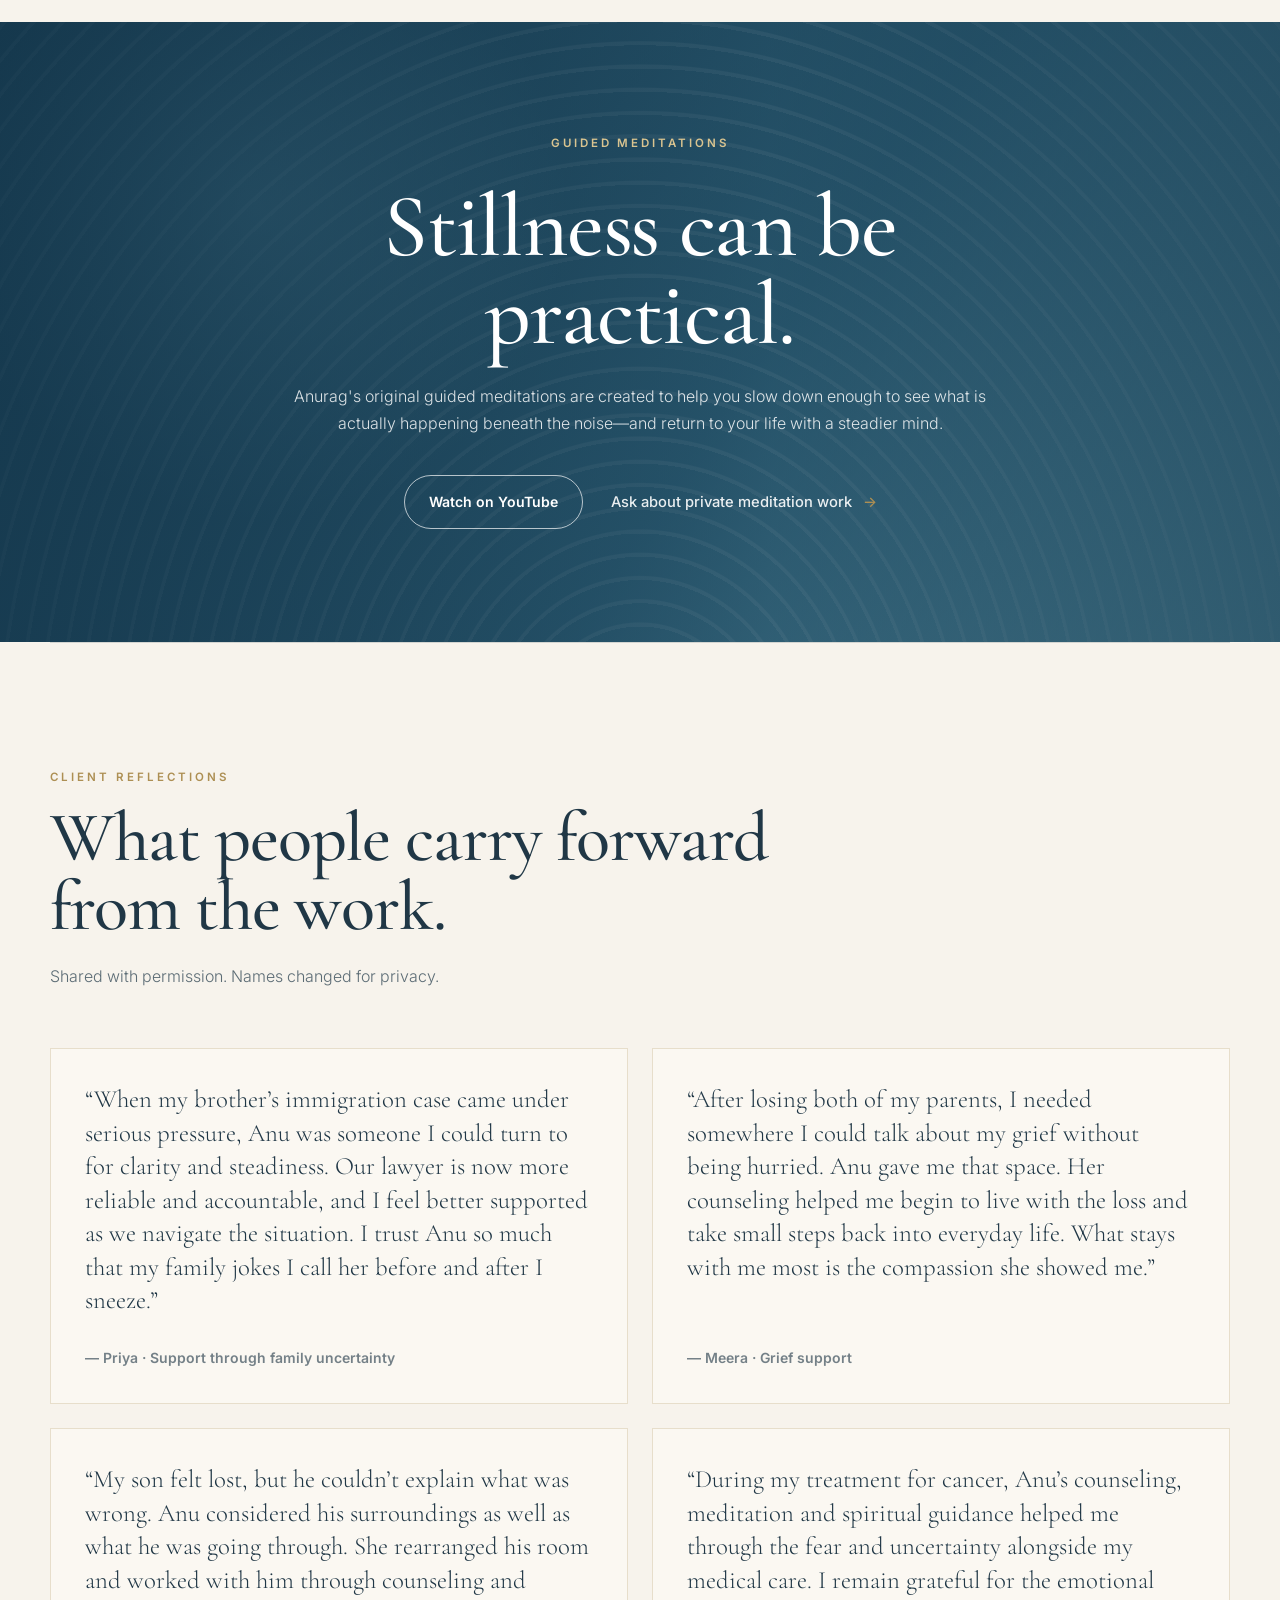
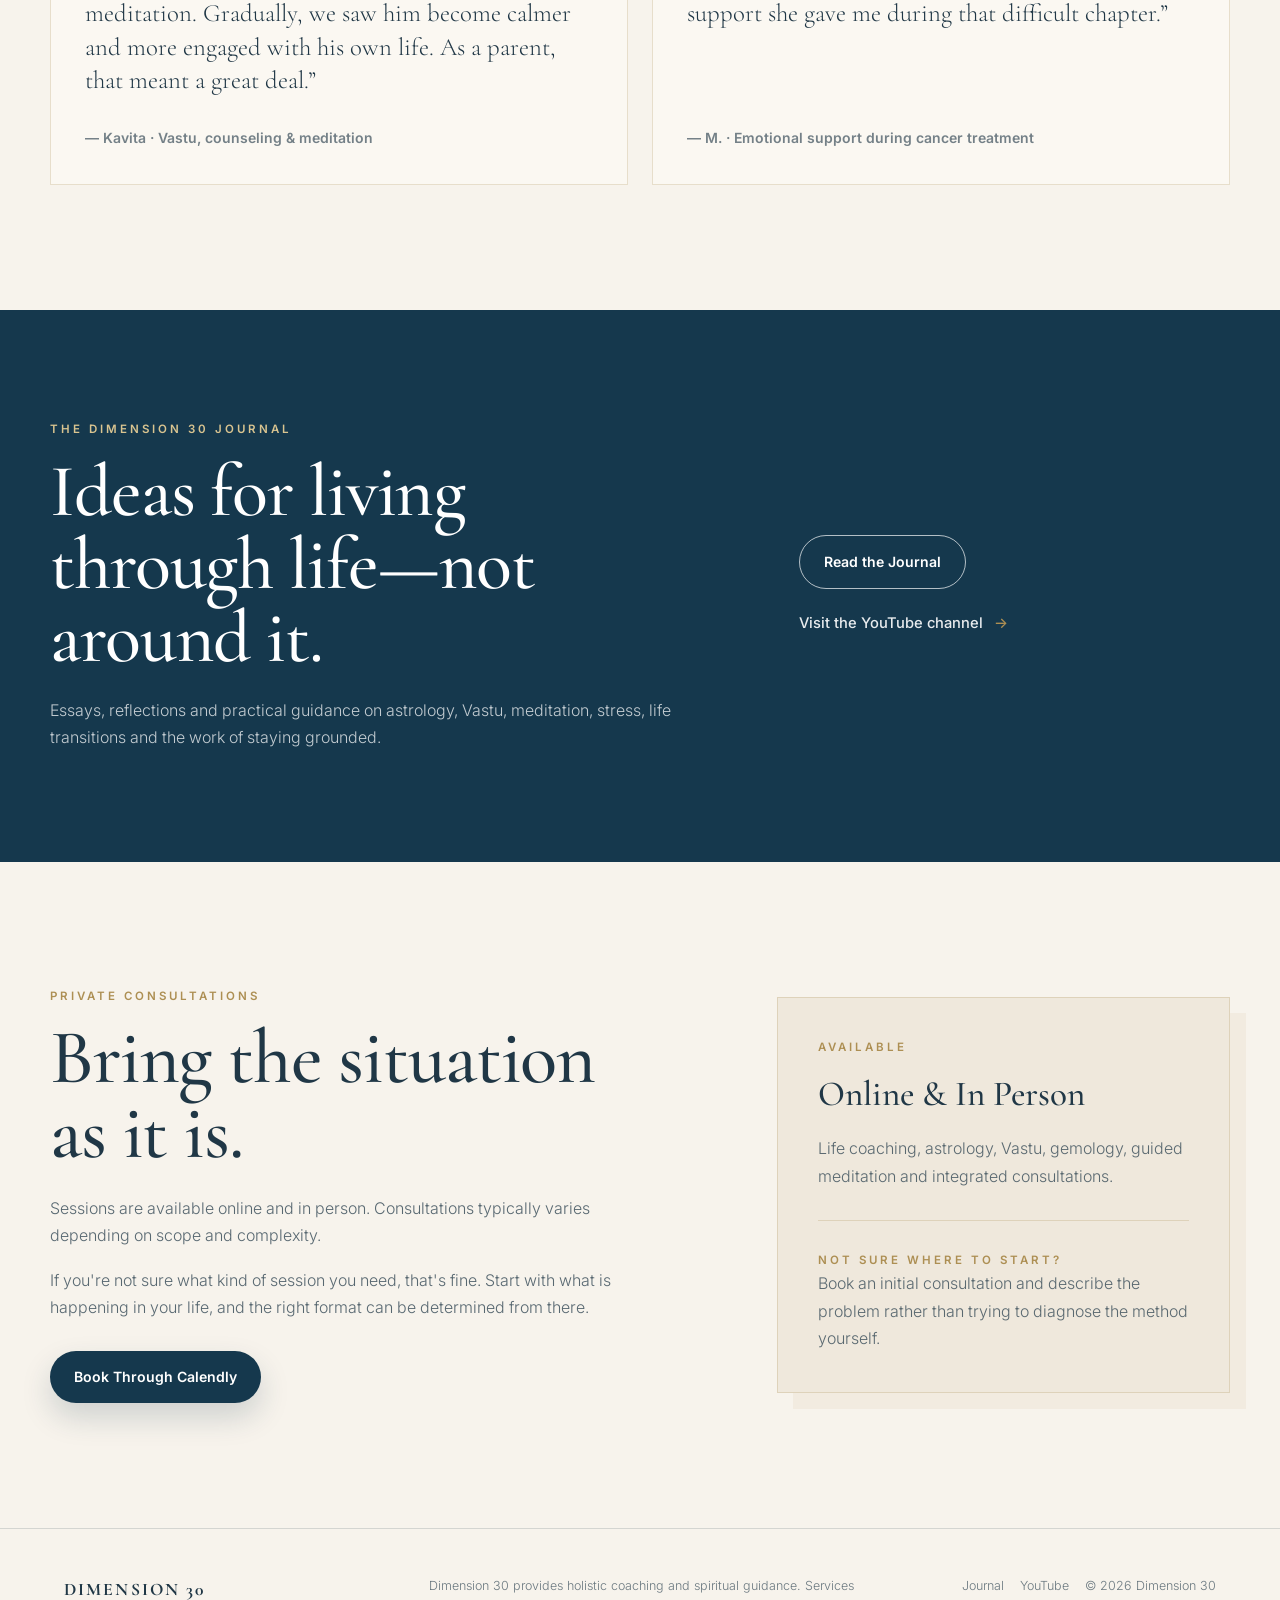
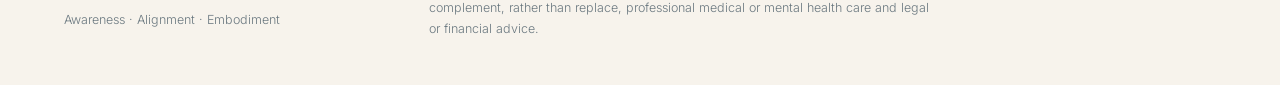
==== commit 8f729778: "Simplify testimonial disclosures and anonymize cancer support account as M." ====
--- a/index.html
+++ b/index.html
@@ -234,8 +234,7 @@
         <p class="section-kicker">Client Reflections</p>
         <h2 id="testimonials-heading">What people carry forward from the work.</h2>
         <p>
-          Shared with permission and edited for clarity. Names changed for privacy.
-          These accounts reflect individual experiences; outcomes vary.
+          Shared with permission. Names changed for privacy.
         </p>
       </div>
 
@@ -277,19 +276,14 @@
           <blockquote>
             “During my treatment for cancer, Anu’s counseling,
             meditation and spiritual guidance helped me through the fear
-            and uncertainty alongside my medical care. I have since recovered.
+            and uncertainty alongside my medical care.
             I remain grateful for the emotional support she gave me
             during that difficult chapter.”
           </blockquote>
-          <figcaption>— Raj · Emotional support during cancer treatment</figcaption>
+          <figcaption>— M. · Emotional support during cancer treatment</figcaption>
         </figure>
       </div>
 
-      <p class="testimonial-note">
-        Dimension 30 offers holistic coaching and spiritual support, not medical
-        treatment or legal representation. The recovery described above is an
-        individual’s medical outcome, not a claim that these services treat or cure cancer.
-      </p>
     </section>
 
     <section id="journal" class="journal-preview">
@@ -353,8 +347,9 @@
     </div>
 
     <p>
-      Holistic coaching and spiritual guidance are not substitutes for medical,
-      psychological, legal or financial care.
+      Dimension 30 provides holistic coaching and spiritual guidance. Services
+      complement, rather than replace, professional medical or mental health care
+      and legal or financial advice.
     </p>
 
     <div class="footer-links">
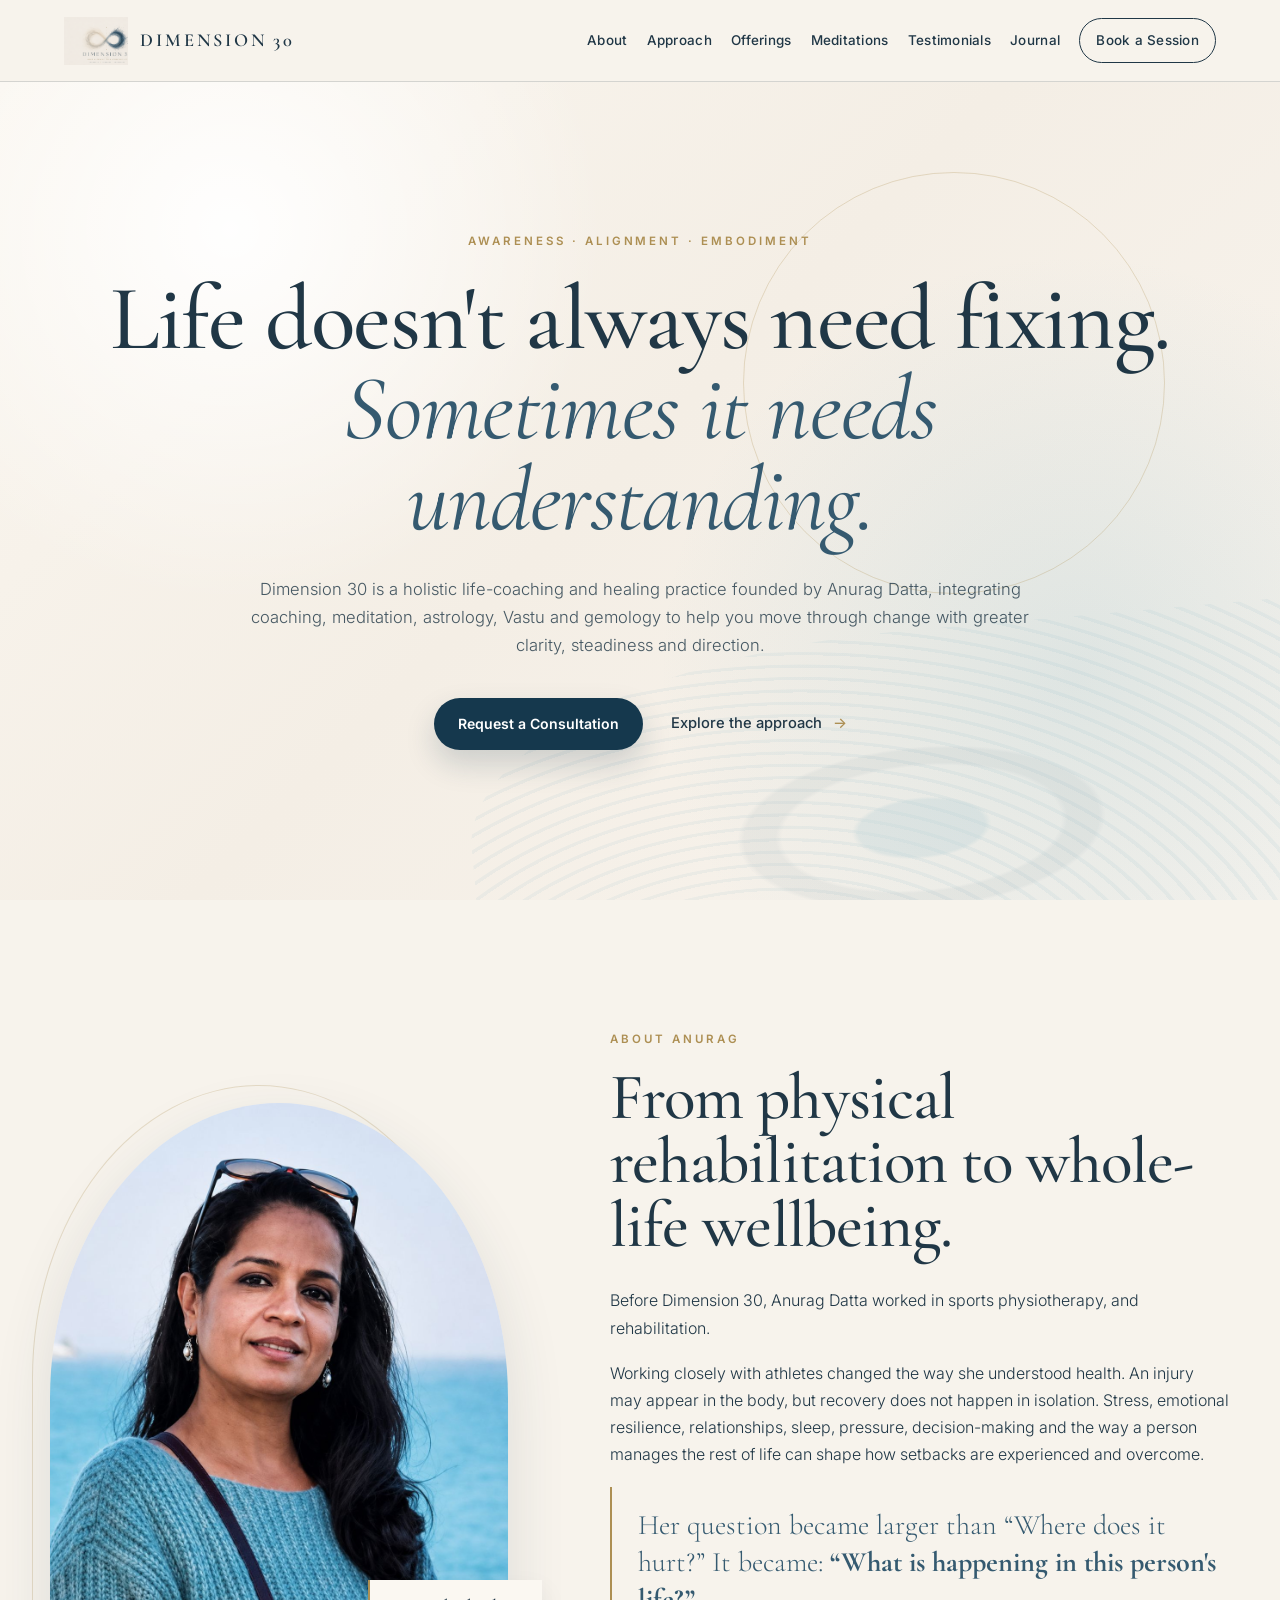
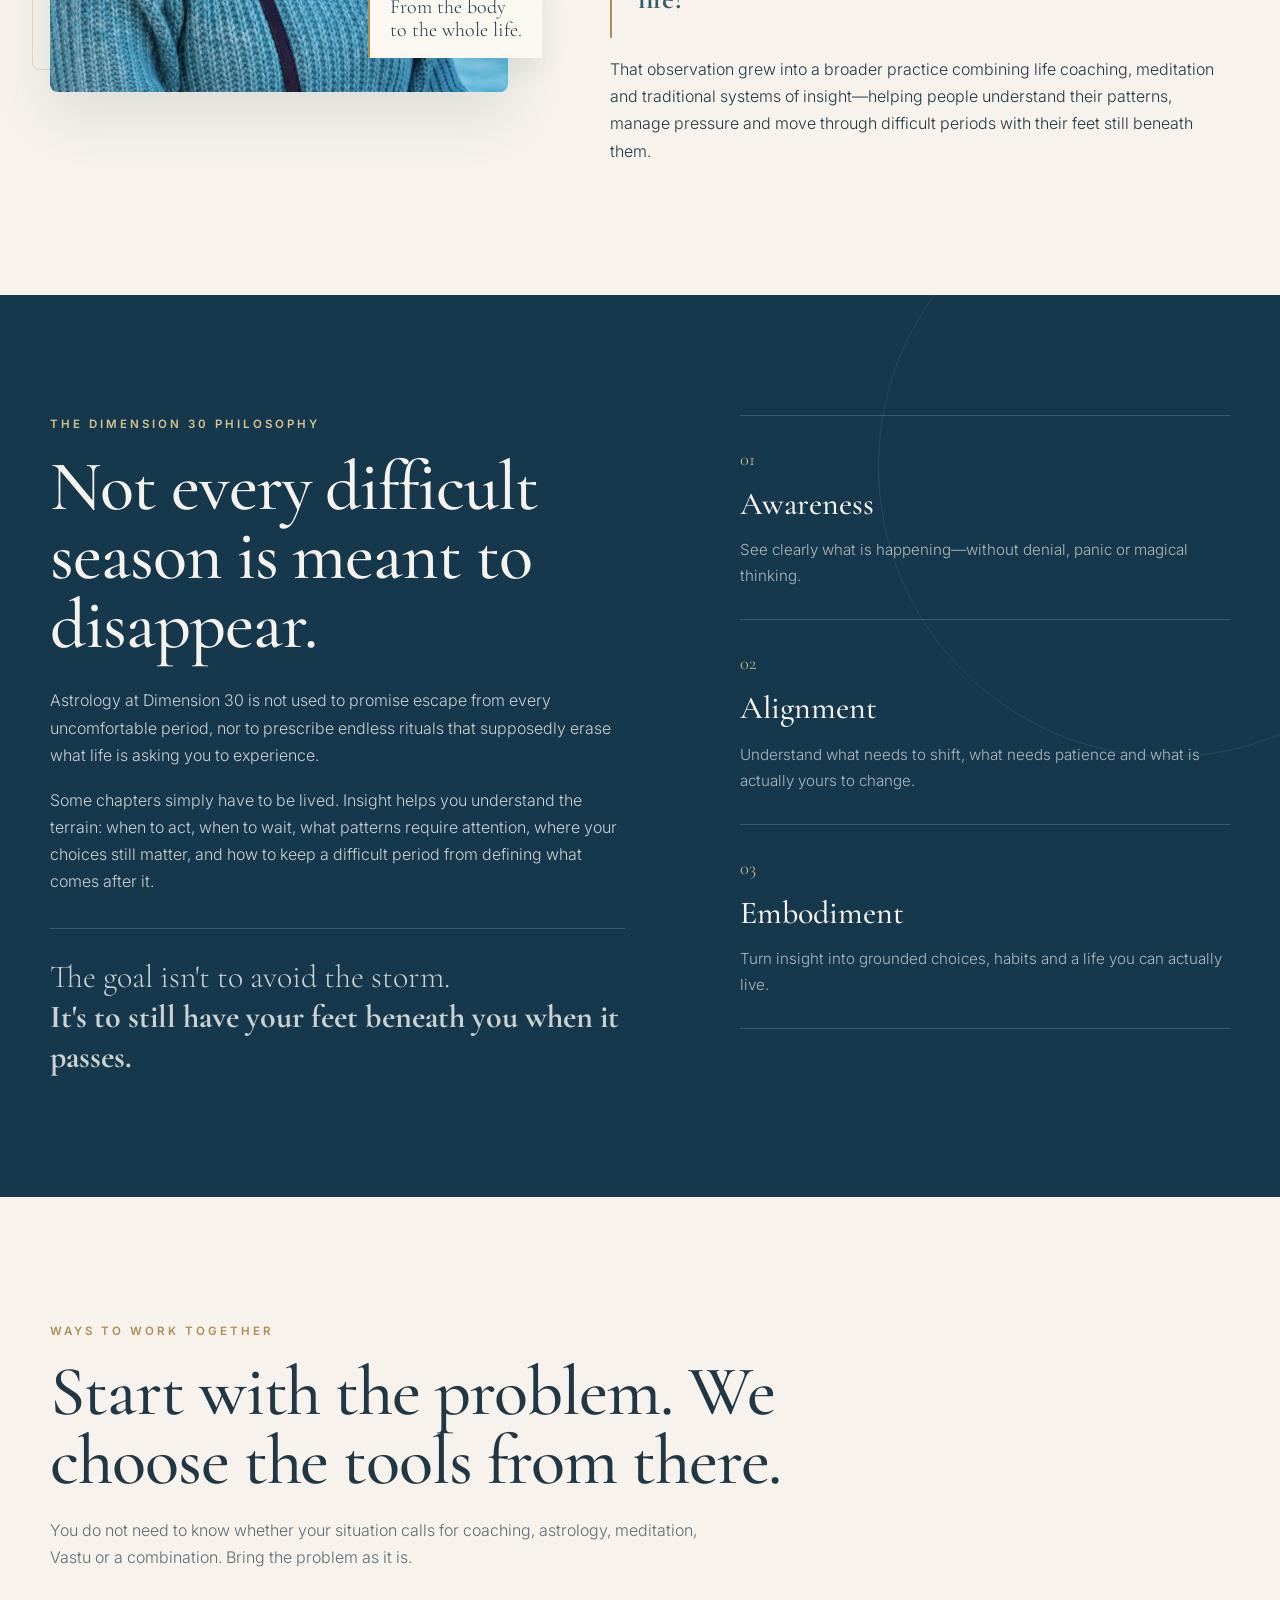
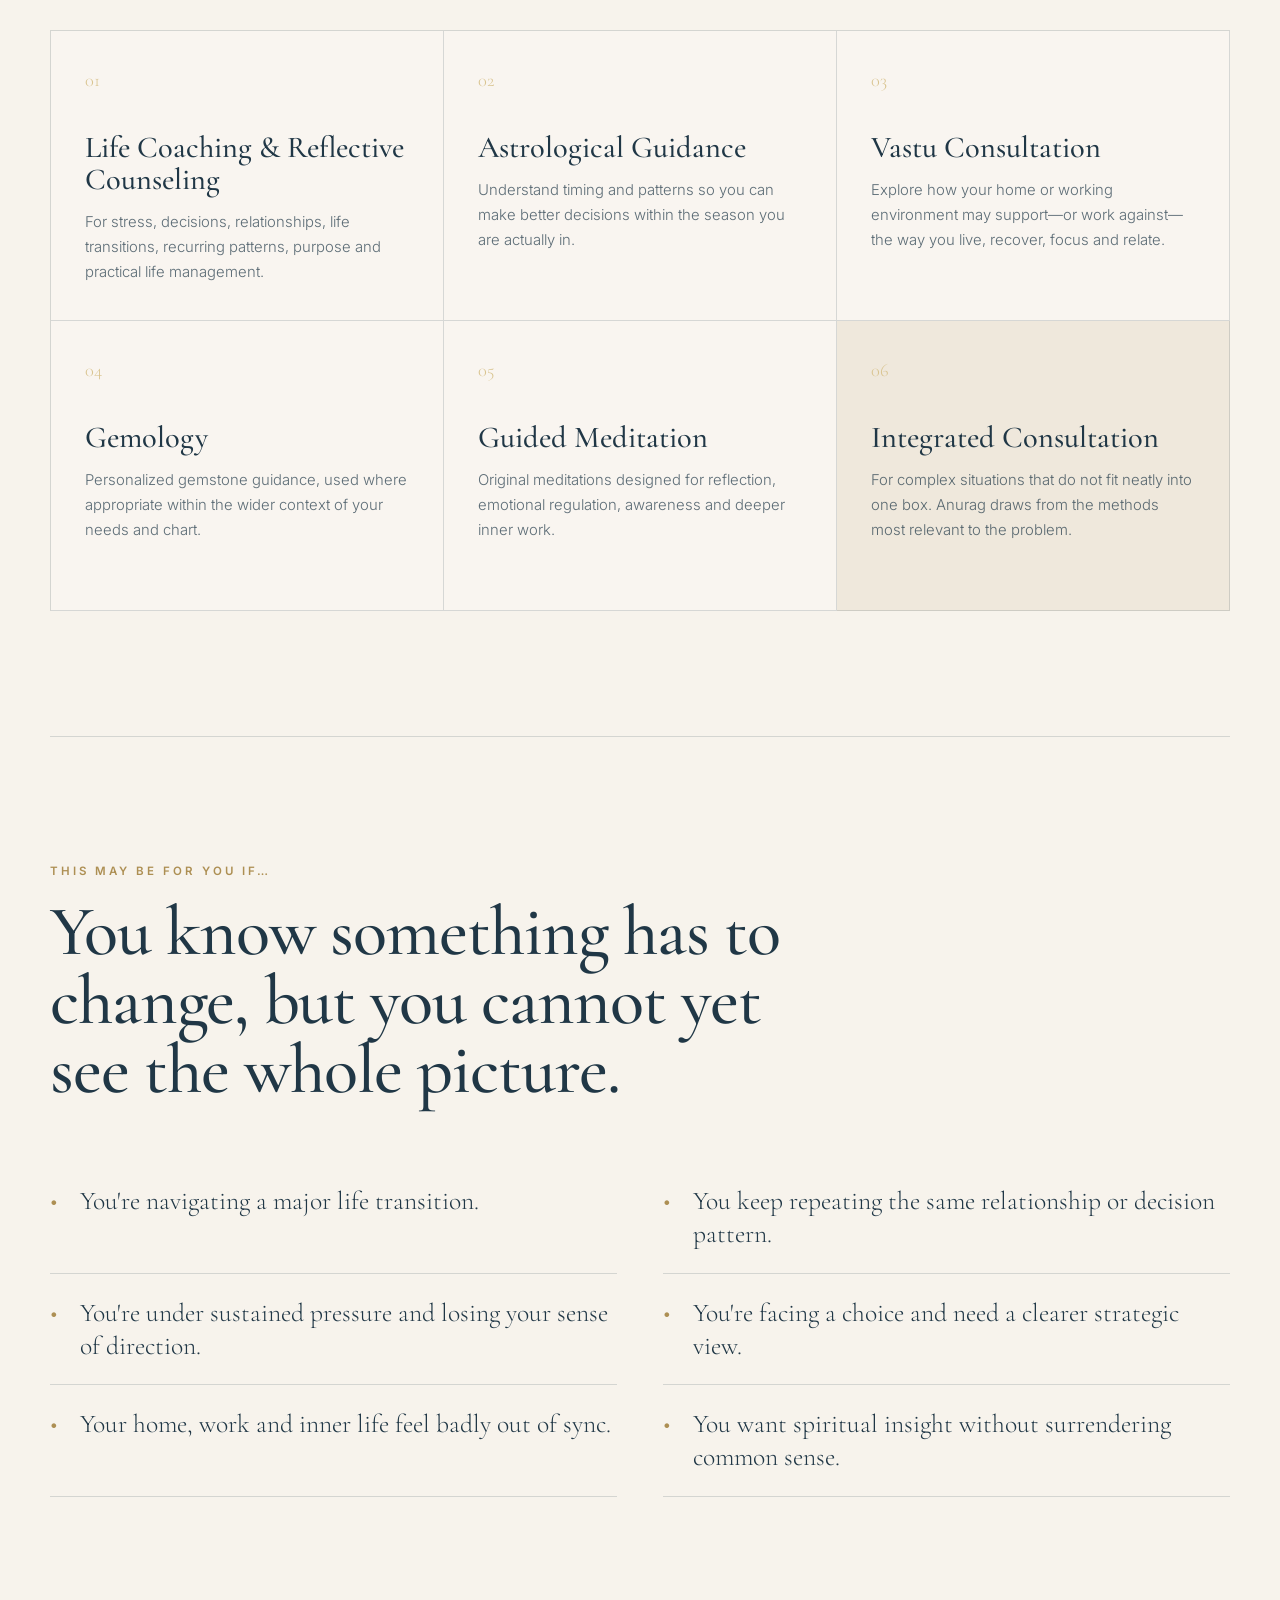
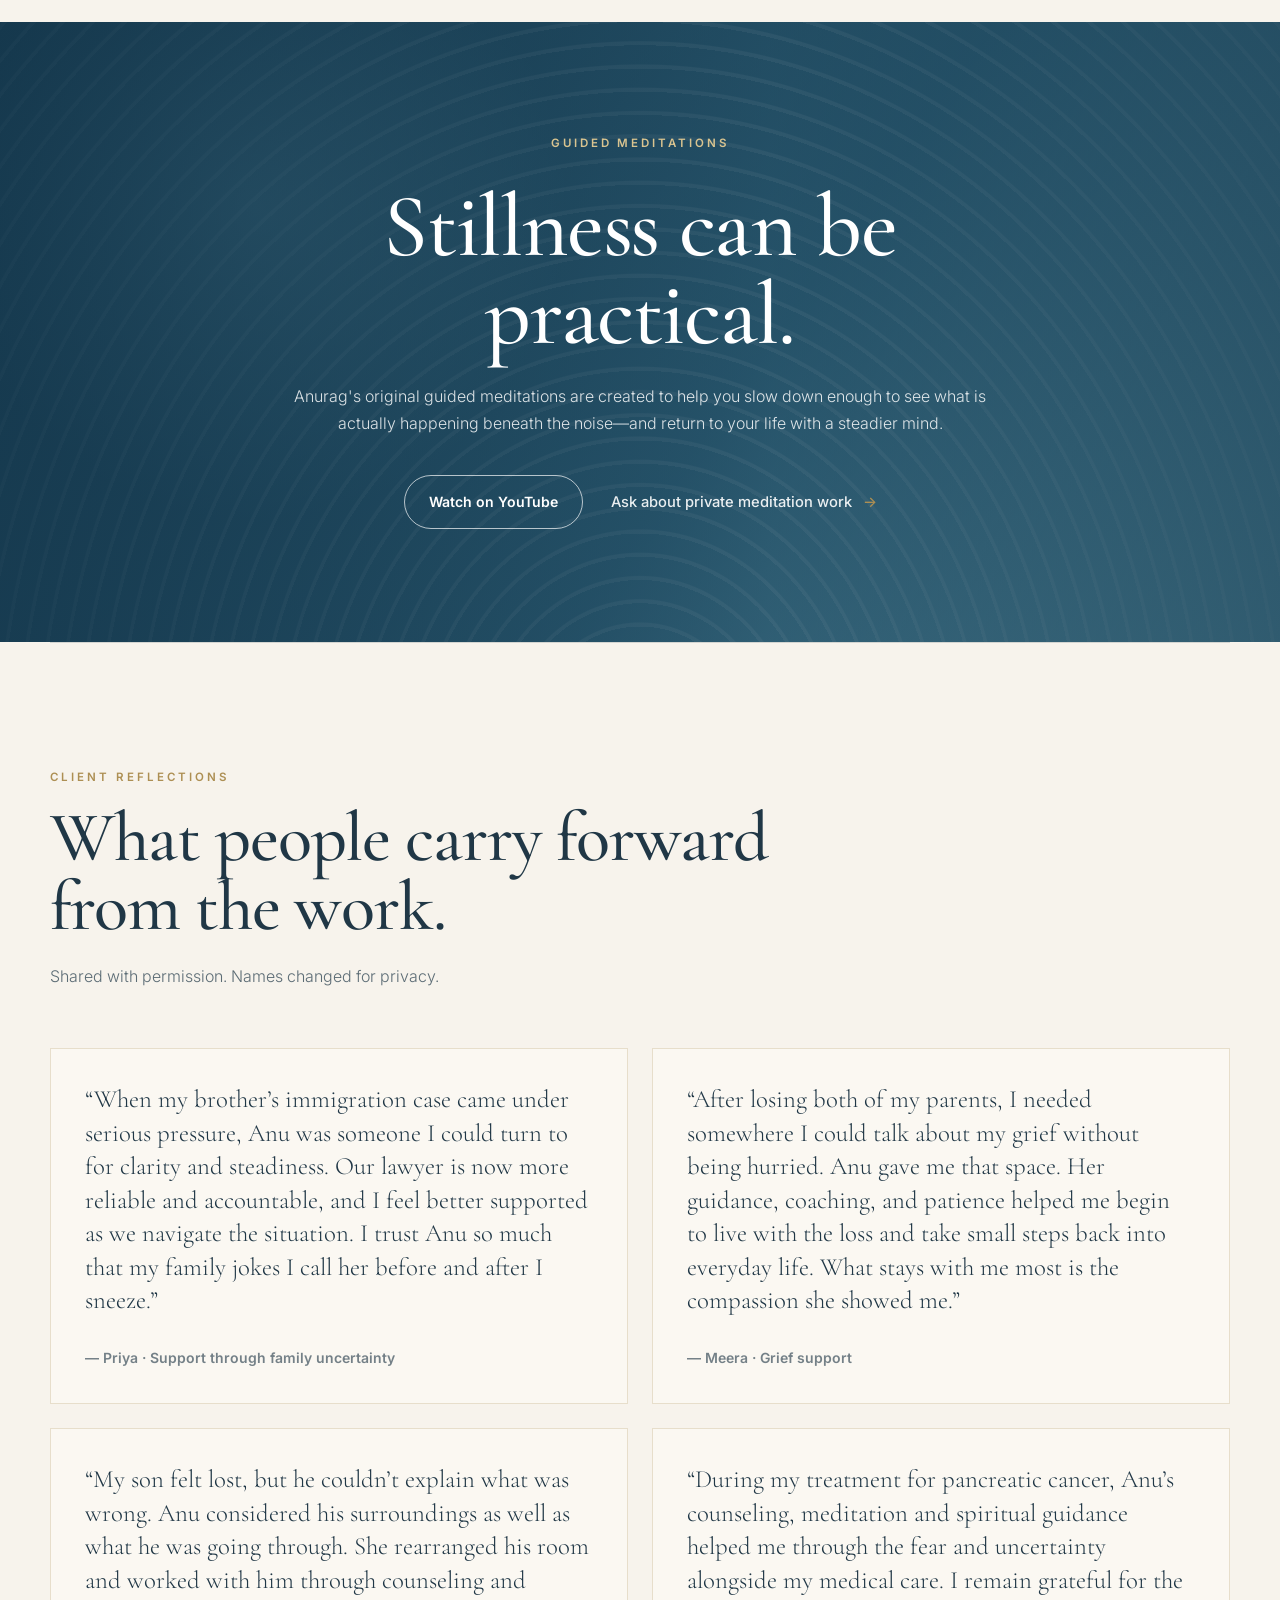
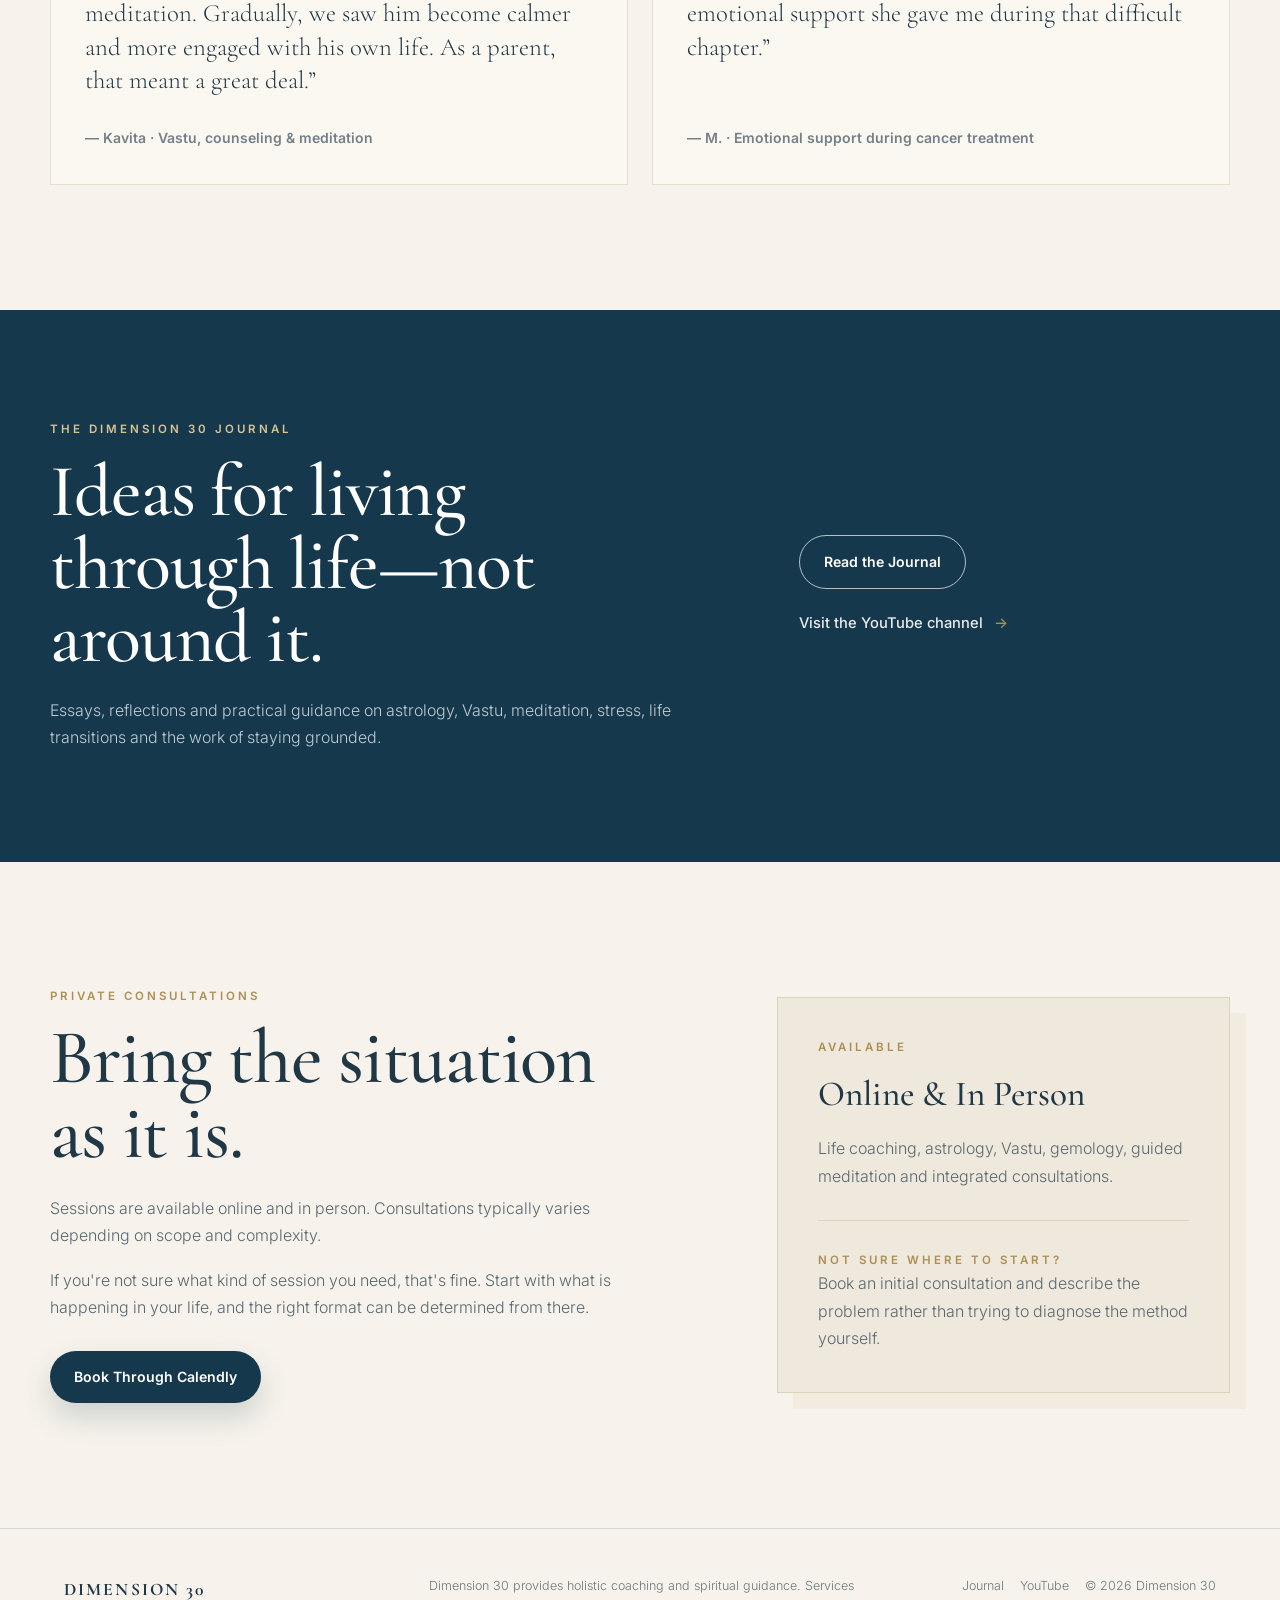
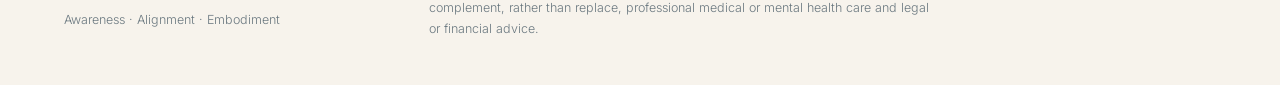
==== commit 8020ee15: "Update Meera's approved wording and specify pancreatic cancer in M.'s account" ====
--- a/index.html
+++ b/index.html
@@ -254,7 +254,7 @@
           <blockquote>
             “After losing both of my parents, I needed somewhere I could talk
             about my grief without being hurried. Anu gave me that space.
-            Her counseling helped me begin to live with the loss and take
+            Her guidance, coaching, and patience helped me begin to live with the loss and take
             small steps back into everyday life. What stays with me most
             is the compassion she showed me.”
           </blockquote>
@@ -274,7 +274,7 @@
 
         <figure class="testimonial-card reveal">
           <blockquote>
-            “During my treatment for cancer, Anu’s counseling,
+            “During my treatment for pancreatic cancer, Anu’s counseling,
             meditation and spiritual guidance helped me through the fear
             and uncertainty alongside my medical care.
             I remain grateful for the emotional support she gave me
